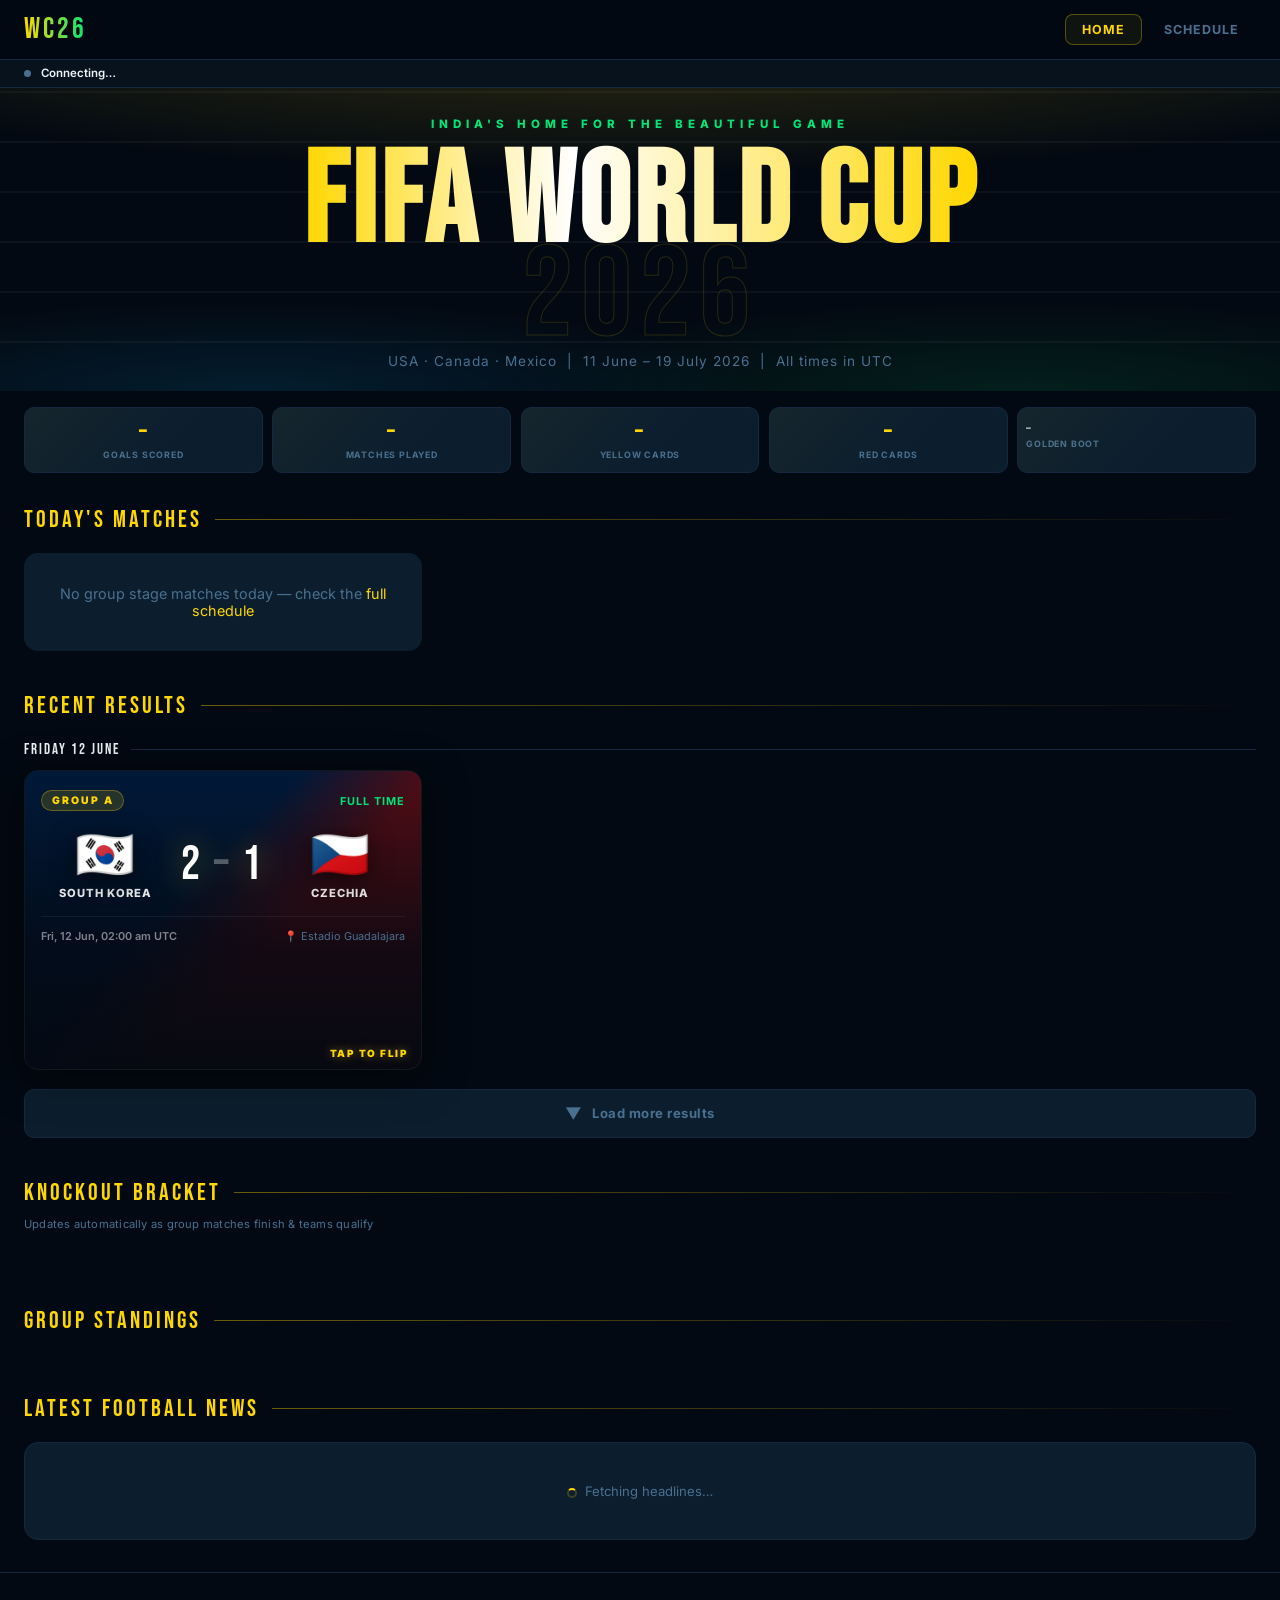
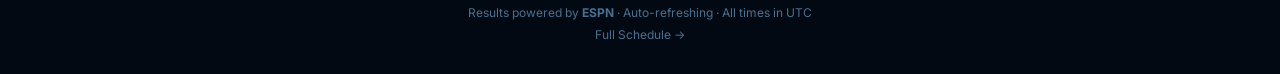
==== index.html @ 1440d8e5 "Add files via upload" ====
<!DOCTYPE html>
<html lang="en">
<head>
<meta charset="UTF-8">
<meta name="viewport" content="width=device-width, initial-scale=1.0">
<title>FIFA World Cup 2026 — India's Hub</title>
<link href="https://fonts.googleapis.com/css2?family=Bebas+Neue&family=Inter:wght@400;500;600;700;800&family=Orbitron:wght@700;900&display=swap" rel="stylesheet">
<style>
*,*::before,*::after{box-sizing:border-box;margin:0;padding:0}
:root{--bg:#030912;--surface:#08141F;--card:#0C1E2E;--border:#162840;--gold:#FFD700;--green:#00E676;--red:#FF3B4E;--blue:#00B4FF;--text:#EDF2F7;--muted:#4A7090;--r:14px}
html{scroll-behavior:smooth}body{background:var(--bg);color:var(--text);font-family:'Inter',sans-serif;min-height:100vh;overflow-x:hidden}
a{text-decoration:none;color:inherit}
::-webkit-scrollbar{width:5px;background:var(--surface)}::-webkit-scrollbar-thumb{background:var(--border);border-radius:3px}

/* ── NAV ────────────────────────────────────── */
.nav{position:sticky;top:0;z-index:200;background:rgba(3,9,18,.95);backdrop-filter:blur(16px);border-bottom:1px solid var(--border);display:flex;align-items:center;padding:0 1.5rem;height:60px;gap:1.5rem}
.nav-logo{font-family:'Bebas Neue',sans-serif;font-size:1.8rem;letter-spacing:3px;background:linear-gradient(90deg,var(--gold),var(--green));-webkit-background-clip:text;-webkit-text-fill-color:transparent;background-clip:text}
.nav-links{display:flex;gap:.3rem;margin-left:auto}
.nav-links a{font-size:.78rem;font-weight:700;letter-spacing:1px;text-transform:uppercase;color:var(--muted);padding:.45rem 1rem;border-radius:8px;transition:all .2s;border:1px solid transparent}
.nav-links a:hover,.nav-links a.active{color:var(--gold);border-color:rgba(255,215,0,.3);background:rgba(255,215,0,.06)}

/* ── LIVE STATUS BAR ─────────────────────────── */
#live-bar{
  display:flex;align-items:center;gap:.6rem;
  padding:.4rem 1.5rem;
  background:rgba(8,20,31,.9);border-bottom:1px solid var(--border);
  font-size:.72rem;font-weight:600;color:var(--muted);
  position:sticky;top:60px;z-index:190;backdrop-filter:blur(8px);
}
#live-dot{width:7px;height:7px;border-radius:50%;background:var(--muted);flex-shrink:0;transition:background .3s}
#live-dot.syncing{background:var(--gold);animation:spin-glow 1s ease-in-out infinite}
#live-dot.ok{background:var(--green)}
#live-dot.live{background:var(--red);animation:pulse-dot 1s infinite}
#live-dot.error{background:var(--red)}
@keyframes spin-glow{0%,100%{opacity:.4;transform:scale(.8)}50%{opacity:1;transform:scale(1.2)}}
@keyframes pulse-dot{0%,100%{opacity:1;box-shadow:0 0 0 0 rgba(255,59,78,.6)}70%{opacity:.8;box-shadow:0 0 0 5px rgba(255,59,78,0)}}
#live-txt{color:var(--text)}
#live-next{margin-left:auto;color:var(--muted);font-size:.68rem}
#live-source{color:var(--muted);font-size:.65rem;opacity:.6}

/* ── HERO ────────────────────────────────────── */
.hero{position:relative;overflow:hidden;min-height:240px;display:flex;flex-direction:column;align-items:center;justify-content:center;padding:1.8rem 1.5rem 1.4rem;text-align:center}
.hero-bg{position:absolute;inset:0;background:radial-gradient(ellipse 120% 80% at 50% -20%,rgba(255,215,0,.18) 0%,transparent 60%),radial-gradient(ellipse 80% 60% at 20% 100%,rgba(0,180,255,.12) 0%,transparent 50%),radial-gradient(ellipse 80% 60% at 80% 100%,rgba(0,230,118,.10) 0%,transparent 50%)}
.hero-pitch{position:absolute;inset:0;opacity:.04;background:repeating-linear-gradient(0deg,transparent,transparent 48px,#fff 48px,#fff 50px)}
.hero-eye{position:relative;font-size:.72rem;font-weight:800;letter-spacing:5px;text-transform:uppercase;color:var(--green);margin-bottom:.8rem}
.hero-title{position:relative;font-family:'Bebas Neue',sans-serif;letter-spacing:4px;line-height:.95;font-size:clamp(3.5rem,10vw,8rem)}
.hero-title .l1{display:block;background:linear-gradient(90deg,var(--gold),#fff 40%,var(--gold));-webkit-background-clip:text;-webkit-text-fill-color:transparent;background-clip:text}
.hero-year{position:relative;font-family:'Bebas Neue',sans-serif;font-size:clamp(3.5rem,12vw,8rem);color:transparent;-webkit-text-stroke:1px rgba(255,215,0,.15);line-height:1;margin-top:-.25em;letter-spacing:8px;pointer-events:none}
.hero-sub{position:relative;font-size:.82rem;color:var(--muted);margin-top:-.3rem;letter-spacing:.5px}
.hero-sub{position:relative;font-size:.85rem;color:var(--muted);margin-top:-.5rem;letter-spacing:1px}
.hero-pills{position:relative;display:flex;gap:.6rem;justify-content:center;flex-wrap:wrap;margin-top:1rem}

/* ── LIVE TOURNAMENT STATS STRIP ─────────────────── */
.stats-strip{
  display:grid;
  grid-template-columns:repeat(5,1fr);
  gap:.6rem;
  max-width:1300px;margin:0 auto;
  padding:1rem 1.5rem 0;
}
.stat-chip{
  background:var(--card);border:1px solid var(--border);
  border-radius:10px;padding:.75rem .5rem;text-align:center;
  position:relative;overflow:hidden;
  transition:border-color .2s;
}
.stat-chip:hover{border-color:rgba(255,215,0,.3)}
.stat-chip::before{
  content:'';position:absolute;inset:0;
  background:linear-gradient(135deg,rgba(255,215,0,.04) 0%,transparent 60%);
  pointer-events:none;
}
.stat-chip .sv{
  font-family:'Bebas Neue',sans-serif;font-size:1.6rem;
  color:var(--gold);line-height:1;display:block;
  letter-spacing:1px;
}
.stat-chip .sv.small{font-size:1rem;margin-top:.15rem;}
.stat-chip .sl{
  font-size:.55rem;color:var(--muted);font-weight:700;
  letter-spacing:.8px;text-transform:uppercase;
  margin-top:.2rem;display:block;
}
.stat-chip .si{font-size:1rem;display:block;margin-bottom:.15rem}
@media(max-width:900px){.stats-strip{grid-template-columns:repeat(3,1fr)}}
@media(max-width:480px){.stats-strip{grid-template-columns:repeat(2,1fr);padding:.8rem 1rem 0}}
/* Award chips (Golden Boot / Glove) */
.award-chip{text-align:left!important}
.aw-list{display:flex;flex-direction:column;gap:.18rem;margin:.1rem 0;width:100%}
.aw-row{display:flex;align-items:center;gap:.3rem;font-size:.6rem;line-height:1.3}
.aw-rank{color:var(--muted);font-size:.52rem;min-width:10px;flex-shrink:0}
.aw-n{flex:1;color:rgba(255,255,255,.88);font-weight:700;white-space:nowrap;overflow:hidden;text-overflow:ellipsis}
.aw-cnt{color:var(--gold);font-weight:900;font-family:'Orbitron',monospace;font-size:.58rem;flex-shrink:0}
.aw-ctry{color:var(--muted);font-size:.52rem;flex-shrink:0;min-width:22px;text-align:right}
.pill{background:rgba(255,255,255,.05);border:1px solid rgba(255,255,255,.1);border-radius:30px;padding:.35rem 1rem;font-size:.75rem;font-weight:700;color:rgba(255,255,255,.6);letter-spacing:.5px}
.pill strong{color:var(--gold)}

/* ── SECTION HEADS ───────────────────────────── */
.sh{font-family:'Bebas Neue',sans-serif;font-size:1.5rem;letter-spacing:3px;color:var(--gold);display:flex;align-items:center;gap:.8rem;margin-bottom:1.2rem}
.sh::after{content:'';flex:1;height:1px;background:linear-gradient(90deg,rgba(255,215,0,.4),transparent)}
.wrap{max-width:1300px;margin:0 auto;padding:2rem 1.5rem}

/* ── MATCH CARDS ─────────────────────────────── */
.mgrid{display:grid;grid-template-columns:repeat(auto-fill,minmax(310px,1fr));gap:1.2rem}
.mc{border-radius:var(--r);overflow:hidden;border:1px solid rgba(255,255,255,.06);box-shadow:0 8px 40px rgba(0,0,0,.5);transition:transform .25s,box-shadow .25s;position:relative}
.mc:hover{transform:translateY(-4px);box-shadow:0 16px 60px rgba(0,0,0,.7)}
.mc-bg{position:absolute;inset:0;background:var(--mc-grad);opacity:.55;transition:opacity .3s}
.mc:hover .mc-bg{opacity:.75}
.mc-dark{position:absolute;inset:0;background:linear-gradient(180deg,rgba(3,9,18,.3) 0%,rgba(3,9,18,.85) 60%,rgba(3,9,18,.97) 100%)}
.mc-body{position:relative;z-index:1;padding:1.2rem 1rem 1rem}
.mc-top{display:flex;justify-content:space-between;align-items:center;margin-bottom:1rem}
.mc-grp{font-size:.65rem;font-weight:900;letter-spacing:2px;text-transform:uppercase;background:rgba(255,215,0,.15);border:1px solid rgba(255,215,0,.3);color:var(--gold);padding:.2rem .6rem;border-radius:20px}
.mc-st{font-size:.68rem;font-weight:700;letter-spacing:1px;text-transform:uppercase;color:var(--muted)}
.mc-st.ft{color:var(--green)}.mc-st.live{color:var(--red);animation:blink 1s infinite}
@keyframes blink{0%,100%{opacity:1}50%{opacity:.3}}
.mc-teams{display:flex;align-items:center;justify-content:space-between;gap:.5rem;padding:.2rem 0}
.mc-team{flex:1;display:flex;flex-direction:column;align-items:center;gap:.5rem}
.mc-flag{font-size:3rem;filter:drop-shadow(0 4px 12px rgba(0,0,0,.6));line-height:1}
.mc-nm{font-size:.7rem;font-weight:800;text-transform:uppercase;letter-spacing:1px;text-align:center;color:rgba(255,255,255,.9)}
.mc-nm a{color:inherit;transition:color .2s}.mc-nm a:hover{color:var(--gold)}
.mc-mid{flex-shrink:0;text-align:center;min-width:90px}
.mc-score{font-family:'Bebas Neue',sans-serif;font-size:3rem;letter-spacing:3px;line-height:1;color:#fff;text-shadow:0 0 30px rgba(255,215,0,.4)}
.mc-score .s{color:rgba(255,255,255,.3)}
.mc-vs{font-family:'Bebas Neue',sans-serif;font-size:2rem;letter-spacing:3px;color:rgba(255,255,255,.15);line-height:1}
.countdown{display:flex;align-items:center;justify-content:center;gap:.2rem;margin-top:.3rem}
.cdu{display:flex;flex-direction:column;align-items:center}
.cdn{font-family:'Orbitron',monospace;font-size:1.3rem;font-weight:900;color:var(--gold);line-height:1;text-shadow:0 0 20px rgba(255,215,0,.5)}
.cdl{font-size:.5rem;color:var(--muted);font-weight:700;letter-spacing:1px;margin-top:1px}
.cdd{font-family:'Orbitron',monospace;color:rgba(255,215,0,.5);font-size:1.1rem;margin-bottom:10px}
.cd-live{font-family:'Bebas Neue',sans-serif;font-size:1.1rem;letter-spacing:2px;color:var(--red)}
.mc-foot{border-top:1px solid rgba(255,255,255,.06);padding-top:.7rem;margin-top:.8rem;display:flex;justify-content:space-between;align-items:center;font-size:.68rem;color:var(--muted);flex-wrap:wrap;gap:.3rem}
.mc-foot .time{color:rgba(255,255,255,.5);font-weight:600}

/* ── STANDINGS ───────────────────────────────── */
.sgrid{display:grid;grid-template-columns:repeat(auto-fill,minmax(330px,1fr));gap:1.2rem}

/* ── KNOCKOUT BRACKET ──────────────────────── */
.bracket-note{font-size:.7rem;color:var(--muted);margin:-.6rem 0 1.2rem;letter-spacing:.02em}
.bracket-scroll{overflow-x:auto;padding-bottom:1rem}
.bracket{display:grid;grid-template-columns:240px 240px 240px 240px;gap:0 1.6rem;min-width:1100px;align-items:center}
.br-col{display:flex;flex-direction:column;gap:1rem;justify-content:center;height:100%}
.br-col-label{font-family:'Bebas Neue',sans-serif;font-size:.85rem;letter-spacing:.06em;color:var(--gold);text-align:center;margin-bottom:.4rem;grid-row:1}
.br-match{background:var(--card);border:1px solid var(--border);border-radius:10px;overflow:hidden;font-size:.78rem;position:relative}
.br-match.br-final{border-color:var(--gold);box-shadow:0 0 0 1px rgba(255,215,0,.15)}
.br-slot{display:flex;align-items:center;gap:.5rem;padding:.5rem .65rem;border-bottom:1px solid var(--border)}
.br-slot:last-child{border-bottom:none}
.br-slot.br-resolved{background:rgba(0,230,118,.05)}
.br-slot.br-pending{color:var(--muted)}
.br-flag{font-size:1rem;flex-shrink:0}
.br-name{flex:1;font-weight:700;white-space:nowrap;overflow:hidden;text-overflow:ellipsis;font-size:.74rem}
.br-pending .br-name{font-weight:600;color:var(--muted);font-size:.66rem;letter-spacing:.01em}
.br-score{font-family:'Orbitron',monospace;font-weight:900;color:var(--gold);font-size:.78rem;min-width:18px;text-align:right}
.br-meta{font-size:.6rem;color:var(--muted);padding:.3rem .65rem;border-top:1px solid var(--border);display:flex;justify-content:space-between}
.br-live{color:var(--red)!important;font-weight:700}
@media(max-width:900px){
  .bracket{grid-template-columns:220px 220px 220px 220px}
}
.sc{background:var(--card);border:1px solid var(--border);border-radius:var(--r);overflow:hidden}
.sc-hd{padding:.7rem 1rem;background:linear-gradient(90deg,rgba(255,215,0,.1),rgba(255,215,0,.03));border-bottom:1px solid var(--border);font-family:'Bebas Neue',sans-serif;font-size:1.15rem;letter-spacing:3px;color:var(--gold);display:flex;align-items:center;gap:.5rem}
.st{width:100%;border-collapse:collapse;font-size:.8rem}
.st th{font-size:.62rem;font-weight:700;letter-spacing:1px;text-transform:uppercase;color:var(--muted);text-align:center;padding:.45rem .4rem;border-bottom:1px solid var(--border)}
.st th:nth-child(2){text-align:left}
.st td{padding:.48rem .4rem;text-align:center;border-bottom:1px solid rgba(22,40,64,.5)}
.st td:nth-child(2){text-align:left}
.st tr:last-child td{border-bottom:none}
.st tr.top td:nth-child(2){border-left:3px solid var(--green);padding-left:8px}
.st tr.bub td:nth-child(2){border-left:3px solid var(--gold);padding-left:8px}
.pts{font-weight:400;color:var(--text)}
.gd.p{color:var(--green)}.gd.n{color:var(--red)}
.tc{display:flex;align-items:center;gap:.5rem}
.tc .f{font-size:1.05rem}
.tc a{color:rgba(255,255,255,.85);font-weight:600;font-size:.78rem;transition:color .2s}
.tc a:hover{color:var(--gold)}
.rn{color:var(--muted);font-size:.72rem;min-width:14px}

.footer{border-top:1px solid var(--border);padding:2rem 1.5rem;text-align:center;font-size:.75rem;color:var(--muted)}
.footer a{color:var(--muted)}.footer a:hover{color:var(--gold)}

/* ── FLIP CARD ─────────────────────────────────── */
.mc-flip{cursor:pointer;perspective:1200px;position:relative;}
.mc-flip .mc-inner{
  position:relative;width:100%;height:100%;
  transition:transform .5s ease;
  transform-style:preserve-3d;
}
/* No backface-visibility — JS toggles visibility at animation midpoint instead */
.mc-face{position:absolute;inset:0;}
.mc-back{transform:rotateY(180deg);visibility:hidden;}
.mc-clip{
  position:absolute;inset:0;overflow:hidden;border-radius:var(--r);
  border:1px solid rgba(255,255,255,.06);box-shadow:0 8px 40px rgba(0,0,0,.5);
}
.mc-clip-back{display:flex;flex-direction:column;padding:1rem 1.1rem;}
.flip-hint{
  position:absolute;bottom:.6rem;right:.8rem;
  font-size:.62rem;font-weight:900;letter-spacing:1.5px;
  color:var(--gold);text-transform:uppercase;pointer-events:none;
  text-shadow:0 0 10px rgba(255,215,0,.5);
}
.mb-flip-back{
  text-align:center;margin-top:auto;padding-top:.5rem;
  font-size:.62rem;font-weight:900;letter-spacing:1.5px;
  color:var(--gold);text-transform:uppercase;
  text-shadow:0 0 10px rgba(255,215,0,.5);
}
.mb-header{
  display:flex;justify-content:space-between;align-items:center;
  padding-bottom:.55rem;margin-bottom:.65rem;
  border-bottom:1px solid rgba(255,255,255,.08);
}
.mb-header .mb-title{
  font-family:'Bebas Neue',sans-serif;font-size:.9rem;letter-spacing:2px;color:var(--gold);
}
.mb-header .mb-score{
  font-family:'Bebas Neue',sans-serif;font-size:1.5rem;letter-spacing:3px;color:#fff;
}
.mb-teams{display:grid;grid-template-columns:1fr 1px 1fr;gap:0;flex:1;}
.mb-divider{background:rgba(255,255,255,.07);margin:.1rem 0;}
.mb-team{padding:0 .5rem;}
.mb-team.away{padding-left:.7rem;}
.mb-team-name{
  font-size:.62rem;font-weight:800;letter-spacing:.5px;color:rgba(255,255,255,.55);
  text-transform:uppercase;margin-bottom:.4rem;display:flex;align-items:center;gap:.3rem;
}
.mb-goal{
  display:flex;align-items:baseline;gap:.3rem;
  font-size:.68rem;margin-bottom:.22rem;line-height:1.3;
}
.mb-goal .gclock{
  font-family:'Orbitron',monospace;font-size:.6rem;font-weight:700;
  color:var(--gold);min-width:24px;flex-shrink:0;
}
.mb-goal .gname{color:rgba(255,255,255,.88);font-weight:600;}
.mb-goal .og{font-size:.52rem;color:var(--red);background:rgba(255,59,78,.15);padding:.1rem .25rem;border-radius:3px;margin-left:.2rem;}
.mb-no-goals{font-size:.63rem;color:rgba(255,255,255,.2);font-style:italic;margin-top:.1rem;}
.mb-cards{
  border-top:1px solid rgba(255,255,255,.06);
  padding-top:.5rem;margin-top:.6rem;
  display:flex;flex-wrap:wrap;gap:.3rem;align-items:center;
}
.mb-cards-label{font-size:.58rem;color:var(--muted);font-weight:700;letter-spacing:.5px;margin-right:.1rem;}
.mb-card-chip{
  display:inline-flex;align-items:center;gap:.25rem;
  font-size:.62rem;color:rgba(255,255,255,.7);
  background:rgba(255,255,255,.05);border-radius:4px;padding:.12rem .4rem;
}
.mb-no-data{
  flex:1;display:flex;flex-direction:column;align-items:center;justify-content:center;
  color:var(--muted);font-size:.72rem;text-align:center;gap:.3rem;opacity:.7;
}
.spin{display:inline-block;width:10px;height:10px;border:2px solid rgba(255,215,0,.2);border-top-color:var(--gold);border-radius:50%;animation:rot .6s linear infinite;vertical-align:middle}
@keyframes rot{to{transform:rotate(360deg)}}

/* ── NS CARD PREVIEW BACK ────────────────────────── */
.ns-back-header{padding-bottom:.45rem;border-bottom:1px solid rgba(255,255,255,.08);margin-bottom:.55rem}
.ns-back-title{font-family:'Bebas Neue',sans-serif;font-size:.9rem;letter-spacing:2px;color:var(--gold)}
.ns-section-lbl{font-size:.55rem;font-weight:800;letter-spacing:1.5px;color:var(--muted);text-transform:uppercase;margin-bottom:.3rem;display:flex;align-items:center;gap:.4rem}
.ns-disclaimer{color:rgba(255,255,255,.2);font-weight:400;letter-spacing:.3px;font-size:.52rem}
.wp-bars{display:flex;flex-direction:column;gap:.26rem;margin-bottom:.55rem}
.wp-row{display:flex;align-items:center;gap:.45rem}
.wp-label{font-size:.62rem;font-weight:700;color:rgba(255,255,255,.78);min-width:82px;white-space:nowrap;overflow:hidden;text-overflow:ellipsis}
.wp-track{flex:1;height:4px;background:rgba(255,255,255,.06);border-radius:3px;overflow:hidden}
.wp-fill{height:100%;border-radius:3px}
.wp-pct{font-size:.62rem;font-weight:800;color:rgba(255,255,255,.65);min-width:26px;text-align:right}
.pw-list{display:flex;flex-direction:column;gap:.22rem}
.pw-row{display:flex;align-items:center;gap:.38rem;font-size:.66rem}
.pw-fl{font-size:.85rem;flex-shrink:0}
.pw-nm{color:rgba(255,255,255,.88);font-weight:600;flex:1;white-space:nowrap;overflow:hidden;text-overflow:ellipsis}
.pw-pos{font-size:.5rem;font-weight:900;padding:.08rem .3rem;border-radius:3px;flex-shrink:0;text-transform:uppercase}
.pw-pos.GK{background:rgba(255,59,78,.15);color:var(--red)}
.pw-pos.DEF{background:rgba(0,180,255,.12);color:var(--blue)}
.pw-pos.MID{background:rgba(0,230,118,.12);color:var(--green)}
.pw-pos.FWD{background:rgba(255,215,0,.12);color:var(--gold)}
.pw-rt{font-family:'Orbitron',monospace;font-size:.58rem;color:var(--gold);font-weight:700;flex-shrink:0}

/* ── MATCH STATS BARS (card back) ──────────────── */
.stats-block{flex:1;display:flex;flex-direction:column;gap:.22rem;margin-bottom:.45rem}
.stat-row{display:grid;grid-template-columns:48px 1fr 48px;align-items:center;gap:.25rem}
.stat-lv{font-size:.68rem;font-weight:800;color:rgba(255,255,255,.9);text-align:right;white-space:nowrap}
.stat-rv{font-size:.68rem;font-weight:800;color:rgba(255,255,255,.9);white-space:nowrap}
.stat-mid{display:flex;flex-direction:column;gap:2px}
.stat-lbl{font-size:.46rem;font-weight:800;letter-spacing:1px;text-transform:uppercase;color:var(--muted);text-align:center}
.stat-track{height:3px;display:flex;border-radius:2px;overflow:hidden}
.stat-hfill{height:100%;border-radius:2px 0 0 2px;flex-shrink:0}
.stat-afill{height:100%;border-radius:0 2px 2px 0;flex:1;opacity:.35}

/* Compact scorers on stats card */
.sc-cols{display:grid;grid-template-columns:1fr 1px 1fr;gap:.3rem;border-top:1px solid rgba(255,255,255,.07);padding-top:.4rem;margin-top:auto}
.sc-col{font-size:.6rem;color:rgba(255,255,255,.78)}
.sc-col.away{padding-left:.4rem}
.sc-divider{background:rgba(255,255,255,.07)}
.sc-item{display:flex;align-items:baseline;gap:.25rem;margin-bottom:.15rem}
.sc-t{font-family:'Orbitron',monospace;font-size:.52rem;color:var(--gold);flex-shrink:0}
.sc-n{white-space:nowrap;overflow:hidden;text-overflow:ellipsis}
.sc-og{font-size:.48rem;color:var(--red);background:rgba(255,59,78,.15);padding:.05rem .2rem;border-radius:2px}
.sc-cards{display:flex;gap:.4rem;font-size:.58rem;color:rgba(255,255,255,.55);margin-top:.25rem;flex-wrap:wrap}

/* Back header with score inline */
.mb-score-line{display:flex;justify-content:space-between;align-items:center;padding-bottom:.4rem;border-bottom:1px solid rgba(255,255,255,.08);margin-bottom:.45rem}
.mb-grp-lbl{font-family:'Bebas Neue',sans-serif;font-size:.82rem;letter-spacing:2px;color:var(--gold)}
.mb-score-big{font-family:'Bebas Neue',sans-serif;font-size:1.4rem;letter-spacing:3px;color:#fff}
.mb-teams-lbl{display:flex;justify-content:space-between;font-size:.58rem;font-weight:800;color:rgba(255,255,255,.45);text-transform:uppercase;margin-bottom:.3rem}
.news-grid{display:grid;grid-template-columns:repeat(auto-fill,minmax(280px,1fr));gap:1rem}
.news-card{background:var(--card);border:1px solid var(--border);border-radius:var(--r);overflow:hidden;display:flex;flex-direction:column;text-decoration:none;color:inherit;transition:transform .2s,border-color .2s}
.news-card:hover{transform:translateY(-3px);border-color:rgba(255,215,0,.3)}
.news-thumb{aspect-ratio:16/9;min-height:110px;background-size:cover;background-position:center;background-color:var(--surface);display:flex;align-items:center;justify-content:center;font-size:2.5rem;color:rgba(255,255,255,.08);flex-shrink:0}
.news-body{padding:.85rem 1rem;display:flex;flex-direction:column;gap:.32rem;flex:1}
.news-meta{font-size:.62rem;font-weight:700;letter-spacing:.5px;text-transform:uppercase;display:flex;align-items:center;gap:.4rem}
.news-src{color:var(--gold)}.news-ago{color:var(--muted)}
.news-title{font-size:.82rem;font-weight:700;color:var(--text);line-height:1.45}
.news-excerpt{font-size:.72rem;color:var(--muted);line-height:1.6;flex:1;display:-webkit-box;-webkit-line-clamp:2;-webkit-box-orient:vertical;overflow:hidden}
.news-read{font-size:.7rem;font-weight:700;color:var(--gold);margin-top:.1rem}
.news-empty{text-align:center;padding:2.5rem 1rem;color:var(--muted);font-size:.82rem;background:var(--card);border:1px solid var(--border);border-radius:var(--r)}

@media(max-width:600px){
  .mgrid,.sgrid{grid-template-columns:1fr}
  .hero-year{font-size:clamp(3.5rem,22vw,7rem)}
  .nav{padding:0 .8rem}
  .nav-links a{padding:.35rem .6rem;font-size:.68rem;letter-spacing:0}
  .wrap{padding:1.5rem .8rem}
  .mc-flag{font-size:2.4rem}
  .mc-score{font-size:2.4rem}
  .mc-body{padding:.9rem .8rem .8rem}
  #live-bar{padding:.35rem .8rem;font-size:.65rem}
}
@media(max-width:380px){
  .hero-year{display:none}
  .nav-logo{font-size:1.3rem}
}

/* ── RECENT RESULTS CONTROLS ─────────────────────── */
.results-day-label{
  font-family:'Bebas Neue',sans-serif;font-size:.95rem;letter-spacing:2px;
  color:var(--muted);margin:1rem 0 .7rem;
  display:flex;align-items:center;gap:.7rem;
}
.results-day-label::after{content:'';flex:1;height:1px;background:var(--border)}
.results-day-label.latest{color:var(--text)}
.load-more-btn{
  display:flex;align-items:center;justify-content:center;gap:.6rem;
  width:100%;margin-top:1.2rem;padding:.85rem 1.5rem;
  background:var(--card);border:1px solid var(--border);
  border-radius:10px;cursor:pointer;
  font-family:'Inter',sans-serif;font-size:.82rem;font-weight:700;
  color:var(--muted);letter-spacing:.5px;
  transition:all .2s;
}
.load-more-btn:hover{border-color:rgba(255,215,0,.4);color:var(--gold);background:#0F1E2E}
.load-more-btn .btn-icon{font-size:1rem;transition:transform .3s}
.load-more-btn.expanded .btn-icon{transform:rotate(180deg)}
</style>
</head>
<body>

<nav class="nav">
  <div class="nav-logo">WC26</div>
  <div class="nav-links">
    <a href="index.html" class="active">Home</a>
    <a href="schedule.html">Schedule</a>
  </div>
</nav>

<!-- LIVE STATUS BAR -->
<div id="live-bar">
  <span id="live-dot"></span>
  <span id="live-txt">Connecting…</span>
  <span id="live-next"></span>
</div>

<!-- HERO -->
<div class="hero">
  <div class="hero-bg"></div>
  <div class="hero-pitch"></div>
  <div class="hero-eye">India's Home for the Beautiful Game</div>
  <h1 class="hero-title"><span class="l1">FIFA World Cup</span></h1>
  <div class="hero-year">2026</div>
  <p class="hero-sub">USA · Canada · Mexico &nbsp;|&nbsp; 11 June – 19 July 2026 &nbsp;|&nbsp; All times in <span id="tz-label">your local time</span></p>
</div>

<!-- LIVE TOURNAMENT STATS -->
<div class="stats-strip" id="stats-strip">
  <div class="stat-chip"><span class="sv" id="st-goals">–</span><span class="sl">Goals Scored</span></div>
  <div class="stat-chip"><span class="sv" id="st-played">–</span><span class="sl">Matches Played</span></div>
  <div class="stat-chip"><span class="sv" id="st-yellow">–</span><span class="sl">Yellow Cards</span></div>
  <div class="stat-chip"><span class="sv" id="st-red">–</span><span class="sl">Red Cards</span></div>
  <div class="stat-chip award-chip"><div class="aw-list" id="st-boot"><div class="aw-row"><span class="aw-n">–</span></div></div><span class="sl">Golden Boot</span></div>
</div>

<div class="wrap">
  <div class="sh" id="today-lbl">TODAY'S MATCHES</div>
  <div class="mgrid" id="today-matches"></div>

  <div style="margin-top:2.5rem" id="results-wrap">
    <div class="sh">RECENT RESULTS</div>
    <div id="recent-matches"></div>
  </div>

  <div style="margin-top:2.5rem" id="bracket-wrap">
    <div class="sh">KNOCKOUT BRACKET</div>
    <div class="bracket-note" id="bracket-note">Updates automatically as group matches finish &amp; teams qualify</div>
    <div class="bracket-scroll">
      <div class="bracket" id="bracket-grid"></div>
    </div>
  </div>

  <div style="margin-top:2.5rem">
    <div class="sh">GROUP STANDINGS</div>
    <div class="sgrid" id="standings-grid"></div>
  </div>

  <div style="margin-top:2.5rem" id="news-wrap">
    <div class="sh">LATEST FOOTBALL NEWS</div>
    <div id="news-grid"><div class="news-empty"><span class="spin"></span> &nbsp;Fetching headlines…</div></div>
  </div>
</div>

<div class="footer">
  <p>Results powered by <strong>ESPN</strong> · Auto-refreshing · All times in <span id="tz-label-footer"></span></p>
  <p style="margin-top:.4rem"><a href="schedule.html">Full Schedule →</a></p>
</div>

<script src="js/data.js"></script>
<script src="js/clinch.js"></script>
<script src="js/app.js"></script>
<script>
// ═══════════════════════════════════════════════════
//   ESPN LIVE FEED — Auto-polling, smart intervals
// ═══════════════════════════════════════════════════

const ESPN_BASE = 'https://site.api.espn.com/apis/site/v2/sports/soccer/fifa.world/scoreboard';
const GROUPS = ['A','B','C','D','E','F','G','H','I','J','K','L'];

// Map every possible ESPN name / abbreviation → our team ID
const ESPN_MAP = {
  // Full names (ESPN sometimes uses different spellings)
  'Mexico':'mexico','South Africa':'south_africa','Korea Republic':'south_korea',
  'South Korea':'south_korea','Czech Republic':'czechia','Czechia':'czechia',
  'Canada':'canada','Bosnia and Herzegovina':'bosnia','Bosnia & Herzegovina':'bosnia',
  'Qatar':'qatar','Switzerland':'switzerland','Brazil':'brazil','Morocco':'morocco',
  'Haiti':'haiti','Scotland':'scotland','United States':'usa','USA':'usa',
  'Paraguay':'paraguay','Australia':'australia','Turkey':'turkiye','Türkiye':'turkiye',
  'Germany':'germany','Curaçao':'curacao','Curacao':'curacao',
  "Côte d'Ivoire":'ivory_coast',"Cote d'Ivoire":'ivory_coast','Ivory Coast':'ivory_coast',
  'Ecuador':'ecuador','Netherlands':'netherlands','Japan':'japan','Sweden':'sweden',
  'Tunisia':'tunisia','Belgium':'belgium','Egypt':'egypt','Iran':'iran',
  'New Zealand':'new_zealand','Spain':'spain','Cape Verde':'cape_verde',
  'Saudi Arabia':'saudi_arabia','Uruguay':'uruguay','France':'france',
  'Senegal':'senegal','Iraq':'iraq','Norway':'norway','Argentina':'argentina',
  'Algeria':'algeria','Austria':'austria','Jordan':'jordan','Portugal':'portugal',
  'DR Congo':'dr_congo','Congo DR':'dr_congo','Democratic Republic of Congo':'dr_congo',
  'Uzbekistan':'uzbekistan','Colombia':'colombia','England':'england',
  'Croatia':'croatia','Ghana':'ghana','Panama':'panama',
  // Abbreviations
  'MEX':'mexico','RSA':'south_africa','KOR':'south_korea','CZE':'czechia',
  'CAN':'canada','BIH':'bosnia','QAT':'qatar','SUI':'switzerland',
  'BRA':'brazil','MAR':'morocco','HAI':'haiti','SCO':'scotland',
  'PAR':'paraguay','AUS':'australia','TUR':'turkiye','GER':'germany',
  'CUW':'curacao','CIV':'ivory_coast','ECU':'ecuador','NED':'netherlands',
  'JPN':'japan','SWE':'sweden','TUN':'tunisia','BEL':'belgium','EGY':'egypt',
  'IRN':'iran','NZL':'new_zealand','ESP':'spain','CPV':'cape_verde',
  'KSA':'saudi_arabia','URU':'uruguay','FRA':'france','SEN':'senegal',
  'IRQ':'iraq','NOR':'norway','ARG':'argentina','ALG':'algeria',
  'AUT':'austria','JOR':'jordan','POR':'portugal','COD':'dr_congo',
  'UZB':'uzbekistan','COL':'colombia','ENG':'england','CRO':'croatia',
  'GHA':'ghana','PAN':'panama',
};

function resolveTeam(t){
  return ESPN_MAP[t.displayName]
      || ESPN_MAP[t.shortDisplayName]
      || ESPN_MAP[t.abbreviation]
      || null;
}

// Fetch one calendar date from ESPN (YYYYMMDD)
async function fetchDate(ds){
  const r = await fetch(`${ESPN_BASE}?dates=${ds}`);
  if(!r.ok) throw new Error(`${r.status}`);
  return r.json();
}

// Parse ESPN events into { home, away, hs, as, st }
function parseEvents(data){
  return (data.events||[]).flatMap(ev=>{
    const c = ev.competitions?.[0]; if(!c) return [];
    const hc = c.competitors.find(x=>x.homeAway==='home');
    const ac = c.competitors.find(x=>x.homeAway==='away');
    if(!hc||!ac) return [];
    const hId=resolveTeam(hc.team), aId=resolveTeam(ac.team);
    if(!hId||!aId) return [];
    const state=c.status?.type?.state||'pre';
    const detail=c.status?.type?.shortDetail||'';
    let clock='';
    if(state==='in'){
      if(/^HT$/i.test(detail.trim())||/half.?time/i.test(detail)) clock='HT';
      else { const m=detail.match(/^(\d+(?:[+]\d+)?)'?/); clock=m?m[1]+"'":'LIVE'; }
    }

    // Capture goal scorers + cards from ESPN details array (available on completed matches)
    const homeESPNId=hc.team.id, awayESPNId=ac.team.id;
    const scorers={home:[],away:[]};
    const cards=[];
    (c.details||[]).forEach(d=>{
      const dtype=(d.type?.text||'').toLowerCase();
      const dplayer=d.athletesInvolved?.[0]?.displayName||'';
      const dclock=d.clock?.displayValue||'';
      const isHomeTeam=d.team?.id===homeESPNId;
      const side=isHomeTeam?'home':'away';
      if(dtype.includes('goal')||dtype==='penalty - scored'){
        const og=dtype.includes('own goal');
        scorers[og?(isHomeTeam?'away':'home'):side].push({player:dplayer,clock:dclock,og});
      } else if(dtype.includes('yellow card')){
        cards.push({player:dplayer,clock:dclock,color:'yellow',side});
      } else if(dtype.includes('red card')){
        cards.push({player:dplayer,clock:dclock,color:'red',side});
      }
    });

    // Capture match statistics (shots, possession, saves, etc.)
    const parseStat=(arr,name)=>{
      const s=(arr||[]).find(x=>x.name===name||x.abbreviation===name);
      return s?parseFloat(s.value||0):null;
    };
    const hStats=hc.statistics||[];
    const aStats=ac.statistics||[];
    const stats={
      possession: { h:parseStat(hStats,'possessionPct'), a:parseStat(aStats,'possessionPct') },
      shots:      { h:parseStat(hStats,'shots')||parseStat(hStats,'totalAttempts'),
                    a:parseStat(aStats,'shots')||parseStat(aStats,'totalAttempts') },
      shotsOT:    { h:parseStat(hStats,'shotsOnTarget')||parseStat(hStats,'onTargetAttempts'),
                    a:parseStat(aStats,'shotsOnTarget')||parseStat(aStats,'onTargetAttempts') },
      saves:      { h:parseStat(hStats,'saves'), a:parseStat(aStats,'saves') },
      fouls:      { h:parseStat(hStats,'fouls'), a:parseStat(aStats,'fouls') },
      corners:    { h:parseStat(hStats,'cornerKicks')||parseStat(hStats,'corners'),
                    a:parseStat(aStats,'cornerKicks')||parseStat(aStats,'corners') },
      offsides:   { h:parseStat(hStats,'offsides'), a:parseStat(aStats,'offsides') },
    };
    const hasStats=Object.values(stats).some(s=>(s.h||0)+(s.a||0)>0); // zero = not meaningful

    return [{home:hId,away:aId,
      hs:state!=='pre'?parseInt(hc.score||0):null,
      as:state!=='pre'?parseInt(ac.score||0):null,
      st:state==='post'?'FT':state==='in'?'LIVE':'NS',
      clock,scorers,cards,stats:hasStats?stats:null,espnId:ev.id}];
  });
}

// Fetch recent window + any match dates missing espnId (regardless of age)
// This ensures old matches like June 12 still get their event IDs and summary data
async function fetchAllRecent(){
  const GRPS=['A','B','C','D','E','F','G','H','I','J','K','L'];
  const datesToFetch=new Set();

  // Standard rolling window: 3 days back + today + tomorrow
  [-3,-2,-1,0,1].forEach(o=>{
    const d=new Date(Date.now()+o*86400000);
    datesToFetch.add(d.toISOString().slice(0,10).replace(/-/g,''));
  });

  // Also fetch the specific date of ANY match that hasn't received an espnId yet
  // (covers old matches that fell outside the rolling window before getting their ID)
  const tomorrow=new Date(Date.now()+86400000);
  MATCHES.filter(m=>GRPS.includes(m.grp)&&!m.espnId).forEach(m=>{
    const d=new Date(m.utc);
    if(d<=tomorrow){ // skip future matches beyond tomorrow
      datesToFetch.add(d.toISOString().slice(0,10).replace(/-/g,''));
    }
  });

  const days=[...datesToFetch];
  const all=[];
  const results=await Promise.allSettled(days.map(ds=>fetchDate(ds)));
  results.forEach((r,i)=>{
    if(r.status==='fulfilled') all.push(...parseEvents(r.value));
    else console.warn('[ESPN] Failed:',days[i],r.reason?.message);
  });
  console.log('[ESPN] Fetched',days.length,'dates:',days.join(', '));
  return all;
}

// Patch our MATCHES array in-place; return true if anything changed
function patchMatches(live){
  let changed=false;
  live.forEach(r=>{
    const m=MATCHES.find(m=>GROUPS.includes(m.grp)&&m.home===r.home&&m.away===r.away);
    if(!m) return;
    if(m.st!==r.st||m.hs!==r.hs||m.as!==r.as){
      // If match just ended, clear stats cache so summary gets re-fetched with final data
      if(r.st==='FT'&&m.st!=='FT'&&m.espnId) _statsFetched.delete(m.espnId);
      m.st=r.st; m.hs=r.hs; m.as=r.as; changed=true;
    }
    if(r.clock!==undefined) m.clock=r.clock;
    if(r.scorers&&(r.scorers.home.length||r.scorers.away.length)) m.scorers=r.scorers;
    if(r.cards&&r.cards.length) m.cards=r.cards;
    if(r.stats){
      // Only store stats that have non-zero values — zeros block the summary fetch
      const meaningful=Object.values(r.stats).some(s=>(s.h||0)+(s.a||0)>0);
      if(meaningful) m.stats=r.stats;
    }
    if(r.espnId&&!m.espnId) m.espnId=r.espnId;
  });
  return changed;
}

// ── Smart interval: faster when live ─────────────
function nextInterval(){
  const gm=MATCHES.filter(m=>GROUPS.includes(m.grp));
  if(gm.some(m=>m.st==='LIVE'))           return 30_000;   // 30s  — match in progress
  const now=Date.now();
  const soonNS=gm.some(m=>m.st==='NS'&&Math.abs(new Date(m.utc)-now)<3*3600_000);
  if(soonNS)                               return 60_000;   // 1min — kickoff within 3h
  const todayNS=gm.some(m=>m.st==='NS'&&localDateKey(m.utc)===todayKey());
  if(todayNS)                              return 3*60_000; // 3min — matches today
  return 15*60_000;                                         // 15min — quiet period
}

// ── Status bar helpers ────────────────────────────
const dotEl =document.getElementById('live-dot');
const txtEl =document.getElementById('live-txt');
const nextEl=document.getElementById('live-next');
let nextTimer=null, nextTick=0;

// Compute "Next match in Xh Ym" from upcoming NS matches
function nextMatchLabel(){
  const GRPS=['A','B','C','D','E','F','G','H','I','J','K','L'];
  const upcoming=MATCHES.filter(m=>GRPS.includes(m.grp)&&m.st==='NS')
    .sort((a,b)=>new Date(a.utc)-new Date(b.utc));
  if(!upcoming.length) return 'No upcoming matches';
  const diffMs=new Date(upcoming[0].utc)-Date.now();
  if(diffMs<=0) return 'Match starting…';
  const totalMins=Math.floor(diffMs/60000);
  const h=Math.floor(totalMins/60), m=totalMins%60;
  return h>0?`Next match in ${h}h ${m}m`:`Next match in ${m}m`;
}

function setStatus(mode){
  dotEl.className='';
  if(mode==='live'){
    dotEl.classList.add('live');
    txtEl.innerHTML='🔴 Live Match';
  } else {
    dotEl.classList.add('ok');
    txtEl.textContent=nextMatchLabel();
  }
}
function startNextCountdown(ms){
  clearInterval(nextTimer);
  nextTick=Math.round(ms/1000);
  const go=()=>{
    if(nextTick<=0){nextEl.textContent='';return}
    const m=Math.floor(nextTick/60),s=nextTick%60;
    nextEl.textContent=`Next refresh: ${m?m+'m ':''  }${s}s`;
    nextTick--;
  };
  go(); nextTimer=setInterval(go,1000);
}

// ── RENDERING ─────────────────────────────────────
// ── Auto-detected local timezone ─────────────────
const USER_TZ=Intl.DateTimeFormat().resolvedOptions().timeZone;

function getTZLabel(){
  // Returns short timezone name e.g. "IST", "EDT", "BST", "CET"
  return new Date().toLocaleTimeString('en-US',{timeZoneName:'short',timeZone:USER_TZ}).split(' ').pop();
}
// Local date key in user's timezone: "2026-06-14"
function localDateKey(u){
  return new Date(u).toLocaleDateString('en-CA',{timeZone:USER_TZ});
}
// Today's local date key
function todayKey(){return localDateKey(new Date());}
// Tomorrow's local date key
function tomorrowKey(){return localDateKey(new Date(Date.now()+86400000));}

// Format just the time in user's local timezone
function fmtTime(u){
  return new Date(u).toLocaleTimeString('en-IN',{hour:'2-digit',minute:'2-digit',hour12:true,timeZone:USER_TZ});
}
// Format full date + time in user's local timezone for match card footer
function fmtIST(u){
  const d=new Date(u);
  const date=d.toLocaleDateString('en-IN',{weekday:'short',day:'numeric',month:'short',timeZone:USER_TZ});
  const time=d.toLocaleTimeString('en-IN',{hour:'2-digit',minute:'2-digit',hour12:true,timeZone:USER_TZ});
  return `${date}, ${time} ${getTZLabel()}`;
}

function cdObj(u){const d=new Date(u)-new Date();if(d<=0)return null;return{D:Math.floor(d/86400000),H:Math.floor(d%86400000/3600000),M:Math.floor(d%3600000/60000),S:Math.floor(d%60000/1000)}}
function startCD(el,u){const go=()=>{const c=cdObj(u);if(!c){el.innerHTML='<span class="cd-live" style="font-size:.7rem;letter-spacing:1px;opacity:.6">Updating…</span>';return}el.innerHTML=`<div class="cdu"><span class="cdn">${String(c.D).padStart(2,'0')}</span><span class="cdl">D</span></div><span class="cdd">:</span><div class="cdu"><span class="cdn">${String(c.H).padStart(2,'0')}</span><span class="cdl">H</span></div><span class="cdd">:</span><div class="cdu"><span class="cdn">${String(c.M).padStart(2,'0')}</span><span class="cdl">M</span></div><span class="cdd">:</span><div class="cdu"><span class="cdn">${String(c.S).padStart(2,'0')}</span><span class="cdl">S</span></div>`};go();return setInterval(go,1000)}

const cdTimers={}; // store interval IDs
let olderExpanded=false; // persists across renderAll() calls

window.toggleOlder=function(count,days){
  olderExpanded=!olderExpanded;
  const older=document.getElementById('older-results');
  const btn=document.getElementById('load-more-btn');
  const txt=document.getElementById('load-more-txt');
  if(!older||!btn)return;
  older.style.display=olderExpanded?'block':'none';
  btn.classList.toggle('expanded',olderExpanded);
  txt.textContent=olderExpanded
    ?'Show less'
    :'Load more results';
};

// Global flip toggle
// Store pending flip timers to handle rapid clicks cleanly
const _flipTimers={};

window.flipCard=function(el){
  const card=el.closest?el.closest('.mc-flip'):el;
  if(!card) return;

  const inner=card.querySelector('.mc-inner');
  const front=card.querySelector('.mc-face:not(.mc-back)');
  const back =card.querySelector('.mc-back');
  if(!inner||!front||!back) return;

  const id=card.dataset.fid||(card.dataset.fid=Math.random().toString(36).slice(2));
  clearTimeout(_flipTimers[id]);

  const goingToBack=!card.classList.contains('flipped');
  card.classList.toggle('flipped');

  if(goingToBack){
    // Rotate inner to 180° — back face spins into view
    inner.style.transform='rotateY(180deg)';
    // At midpoint: hide front (it's now edge-on), show back
    _flipTimers[id]=setTimeout(()=>{
      front.style.visibility='hidden';
      back.style.visibility='visible';
    },250);
  } else {
    // Rotate back to 0° — front face spins into view
    inner.style.transform='rotateY(0deg)';
    // Show front immediately, hide back at midpoint
    front.style.visibility='visible';
    _flipTimers[id]=setTimeout(()=>{
      back.style.visibility='hidden';
    },250);
  }
};

function buildCardFront(m,h,a,c1,c2){
  const isFT=m.st==='FT',isNS=m.st==='NS',isLive=m.st==='LIVE';
  const stTxt=isFT?'Full Time':isLive?(m.clock?m.clock+' 🔴':'🔴 Live'):fmtTime(m.utc)+' '+getTZLabel();
  const stCls=isFT?'ft':isLive?'live':'';
  const scoreHtml=isFT||isLive
    ?`<div class="mc-score">${m.hs}<span class="s"> – </span>${m.as}</div>`
    :`<div class="mc-vs">VS</div>`;
  const cdHtml=isNS?`<div class="countdown" id="cd-${m.id}"></div>`:'';
  const grad=`linear-gradient(135deg,${c1} 0%,${c1} 40%,${c2} 60%,${c2} 100%)`;
  return `<div class="mc-clip">
    <div class="mc-bg" style="background:${grad};opacity:.55"></div>
    <div class="mc-dark"></div>
    <div class="mc-body">
      <div class="mc-top">
        <span class="mc-grp">GROUP ${m.grp}</span>
        <span class="mc-st ${stCls}">${stTxt}</span>
      </div>
      <div class="mc-teams">
        <div class="mc-team">
          <div class="mc-flag">${h.flag}</div>
          <div class="mc-nm"><a href="team.html?team=${m.home}" onclick="event.stopPropagation()">${h.name}</a></div>
        </div>
        <div class="mc-mid">${scoreHtml}${cdHtml}</div>
        <div class="mc-team">
          <div class="mc-flag">${a.flag}</div>
          <div class="mc-nm"><a href="team.html?team=${m.away}" onclick="event.stopPropagation()">${a.name}</a></div>
        </div>
      </div>
      <div class="mc-foot"><span class="time">${fmtIST(m.utc)}</span><span>📍 ${m.venue.split(',')[0]}</span></div>
    </div>
    <div class="flip-hint">TAP TO FLIP</div>
  </div>`;
}

function buildCardBack(m,h,a,c1,c2){
  const sc=m.scorers||{home:[],away:[]};
  const cards=m.cards||[];
  const st=m.stats||null;
  const isLive=m.st==='LIVE';
  const backBg=`linear-gradient(135deg,${c1}18 0%,${c2}18 100%),var(--card)`;
  const statusTxt=isLive?`${m.clock||'LIVE'} 🔴`:'FULL TIME';

  // ── Stat bar row ──────────────────────────────
  function statRow(label,hv,av,hNum,aNum){
    const hn=hNum??0, an=aNum??0;
    if(hNum===null&&aNum===null) return ''; // no data at all
    if(hn===0&&an===0) return '';           // both zero = unprocessed, hide it
    const total=hn+an;
    if(total===0) return '';
    const hp=Math.round(hn/total*100);
    return `<div class="stat-row">
      <span class="stat-lv">${hv??'0'}</span>
      <div class="stat-mid">
        <span class="stat-lbl">${label}</span>
        <div class="stat-track">
          <div class="stat-hfill" style="width:${hp}%;background:${c1}"></div>
          <div class="stat-afill" style="background:${c2}"></div>
        </div>
      </div>
      <span class="stat-rv">${av??'0'}</span>
    </div>`;
  }

  // ── Stats block (if available) ────────────────
  let statsHtml='';
  if(st){
    const r=v=>v!==null?Math.round(v):null;
    const pct=v=>v!==null?Math.round(v)+'%':null;
    const shotDisp=(s,sot)=>s!==null?(sot!==null?`${r(s)}(${r(sot)})`:String(r(s))):null;
    const rows=[
      statRow('POSSESSION', pct(st.possession?.h), pct(st.possession?.a), st.possession?.h, st.possession?.a),
      statRow('SHOTS (ON TGT)', shotDisp(st.shots?.h,st.shotsOT?.h), shotDisp(st.shots?.a,st.shotsOT?.a), st.shots?.h, st.shots?.a),
      statRow('SAVES', r(st.saves?.h)!==null?String(r(st.saves?.h)):null, r(st.saves?.a)!==null?String(r(st.saves?.a)):null, st.saves?.h, st.saves?.a),
      statRow('FOULS', r(st.fouls?.h)!==null?String(r(st.fouls?.h)):null, r(st.fouls?.a)!==null?String(r(st.fouls?.a)):null, st.fouls?.h, st.fouls?.a),
      statRow('CORNERS', r(st.corners?.h)!==null?String(r(st.corners?.h)):null, r(st.corners?.a)!==null?String(r(st.corners?.a)):null, st.corners?.h, st.corners?.a),
    ].filter(Boolean);
    if(rows.length) statsHtml=`<div class="stats-block">${rows.join('')}</div>`;
  }

  // ── Compact scorers ───────────────────────────
  const scItem=s=>`<div class="sc-item"><span class="sc-t">${s.clock||''}</span><span class="sc-n">${s.player||''}${s.og?'<span class="sc-og">OG</span>':''}</span></div>`;
  const hGoals=sc.home.length?sc.home.map(scItem).join(''):'<span style="color:var(--muted);font-size:.58rem">–</span>';
  const aGoals=sc.away.length?sc.away.map(scItem).join(''):'<span style="color:var(--muted);font-size:.58rem">–</span>';
  const cardsLine=cards.length
    ?`<div class="sc-cards">${cards.map(c=>`<span>${c.color==='yellow'?'🟡':'🔴'} ${c.player||''}${c.clock?` ${c.clock}`:''}</span>`).join('')}</div>`
    :'';

  const hasAnyData=sc.home.length||sc.away.length||cards.length||st;
  // Show loading placeholder when match is FT but stats haven't arrived yet
  const statsLoading=!st&&(m.espnId)&&!_statsFetched?.has(m.espnId);

  const inner=!hasAnyData
    ?`<div class="mb-score-line">
        <span class="mb-grp-lbl">${isLive?'🔴 ':''}GROUP ${m.grp} · ${statusTxt}</span>
        <span class="mb-score-big">${m.hs} – ${m.as}</span>
      </div>
      <div class="mb-no-data">
        <div>Match data loading…</div>
        <div style="font-size:.58rem;margin-top:.3rem;color:var(--muted)">${isLive?'Updates every 30s':'Updates after ESPN sync'}</div>
      </div>
      <div class="mb-flip-back">TAP TO FLIP</div>`
    :`<div class="mb-score-line">
        <span class="mb-grp-lbl" style="${isLive?'color:var(--red)':''}">${isLive?'🔴 ':''}GROUP ${m.grp} · ${statusTxt}</span>
        <span class="mb-score-big">${m.hs} – ${m.as}</span>
      </div>
      <div class="mb-teams-lbl"><span>${h.flag} ${h.name}</span><span>${a.flag} ${a.name}</span></div>
      ${statsLoading?`<div style="font-size:.6rem;color:var(--muted);text-align:center;padding:.4rem 0"><span class="spin"></span> Loading match stats…</div>`:statsHtml}
      <div class="sc-cols">
        <div class="sc-col">${hGoals}</div>
        <div class="sc-divider"></div>
        <div class="sc-col away">${aGoals}</div>
      </div>
      ${cardsLine}
      <div class="mb-flip-back">TAP TO FLIP</div>`;

  return `<div class="mc-clip mc-clip-back" style="background:${backBg}">${inner}</div>`;
}

// ── WIN PROBABILITY (FIFA ranking based) ──────────
function calcWinProb(rankH, rankA){
  const eloH=Math.max(600, 1800-rankH*5);
  const eloA=Math.max(600, 1800-rankA*5);
  const diff=eloH-eloA;
  const rawHome=1/(1+Math.pow(10,-diff/400));
  // Draw: peaks at ~28% when evenly matched, ~18% when heavily mismatched
  const spread=Math.abs(rawHome-0.5);
  const pDraw=Math.max(0.17, 0.28-spread*0.22);
  const pHome=rawHome*(1-pDraw);
  const pAway=(1-rawHome)*(1-pDraw);
  // Normalise so they always sum to 100
  const h=Math.max(4, Math.round(pHome*100));
  const d=Math.max(10, Math.round(pDraw*100));
  const a=Math.max(4, 100-h-d);
  return {home:h, draw:d, away:a};
}

// ── NS CARD BACK: win prob + players to watch ─────
function buildNSCardBack(m,h,a,c1,c2){
  const backBg=`linear-gradient(135deg,${c1}16 0%,${c2}16 100%),var(--card)`;
  const prob=calcWinProb(TEAMS[m.home].fifa_rank, TEAMS[m.away].fifa_rank);

  // Players to watch: top 2 per side by EA rating, prefer outfield
  const pick=(tid)=>(PLAYERS[tid]||[])
    .filter(p=>p.p!=='GK')
    .sort((x,y)=>y.r-x.r)
    .slice(0,2);
  const hPlayers=pick(m.home);
  const aPlayers=pick(m.away);

  const bar=(label,pct,color)=>`<div class="wp-row">
    <span class="wp-label">${label}</span>
    <div class="wp-track"><div class="wp-fill" style="width:${pct}%;background:${color}"></div></div>
    <span class="wp-pct">${pct}%</span>
  </div>`;

  const prow=(p,flag)=>`<div class="pw-row">
    <span class="pw-fl">${flag}</span>
    <span class="pw-nm">${p.n}</span>
    <span class="pw-pos ${p.p}">${p.p}</span>
    <span class="pw-rt">${p.r}</span>
  </div>`;

  return `<div class="mc-clip mc-clip-back" style="background:${backBg}">
    <div class="ns-back-header">
      <span class="ns-back-title">GROUP ${m.grp} · MATCH PREVIEW</span>
    </div>
    <div class="ns-section-lbl">WIN PROBABILITY <span class="ns-disclaimer">based on FIFA rankings</span></div>
    <div class="wp-bars">
      ${bar(h.flag+' '+h.name, prob.home, c1||'var(--green)')}
      ${bar('⚖️ Draw', prob.draw, 'var(--muted)')}
      ${bar(a.flag+' '+a.name, prob.away, c2||'var(--blue)')}
    </div>
    <div class="ns-section-lbl">PLAYERS TO WATCH</div>
    <div class="pw-list">
      ${hPlayers.map(p=>prow(p,h.flag)).join('')}
      ${aPlayers.map(p=>prow(p,a.flag)).join('')}
    </div>
    <div class="mb-flip-back">TAP TO FLIP</div>
  </div>`;
}

function buildCard(m){
  const h=TEAMS[m.home],a=TEAMS[m.away];
  const c1=h.colors[0],c2=a.colors[0];
  const grad=`linear-gradient(135deg,${c1} 0%,${c1} 40%,${c2} 60%,${c2} 100%)`;

  if(m.st==='FT'||m.st==='LIVE'){
    // Both FT and LIVE get flip card: front = score/time, back = stats + scorers
    return `<div class="mc-flip" data-mid="${m.id}" style="height:300px;" onclick="flipCard(this)">
      <div class="mc-inner">
        <div class="mc-face">${buildCardFront(m,h,a,c1,c2)}</div>
        <div class="mc-face mc-back">${buildCardBack(m,h,a,c1,c2)}</div>
      </div>
    </div>`;
  }

  if(m.st==='NS'){
    const frontHtml=`<div class="mc-clip">
      <div class="mc-bg" style="background:${grad};opacity:.55"></div>
      <div class="mc-dark"></div>
      <div class="mc-body">
        <div class="mc-top">
          <span class="mc-grp">GROUP ${m.grp}</span>
          <span class="mc-st">${fmtTime(m.utc)} IST</span>
        </div>
        <div class="mc-teams">
          <div class="mc-team"><div class="mc-flag">${h.flag}</div><div class="mc-nm"><a href="team.html?team=${m.home}" onclick="event.stopPropagation()">${h.name}</a></div></div>
          <div class="mc-mid"><div class="mc-vs">VS</div><div class="countdown" id="cd-${m.id}"></div></div>
          <div class="mc-team"><div class="mc-flag">${a.flag}</div><div class="mc-nm"><a href="team.html?team=${m.away}" onclick="event.stopPropagation()">${a.name}</a></div></div>
        </div>
        <div class="mc-foot"><span class="time">${fmtIST(m.utc)}</span><span>📍 ${m.venue.split(',')[0]}</span></div>
      </div>
      <div class="flip-hint">TAP TO FLIP</div>
    </div>`;
    return `<div class="mc-flip" data-mid="${m.id}" style="height:272px;" onclick="flipCard(this)">
      <div class="mc-inner">
        <div class="mc-face">${frontHtml}</div>
        <div class="mc-face mc-back">${buildNSCardBack(m,h,a,c1,c2)}</div>
      </div>
    </div>`;
  }

  // LIVE — handled above with FT (both flip)
  // Fallback: plain card (shouldn't reach here)
  return `<div class="mc" style="--mc-grad:${grad}">
    <div class="mc-bg"></div><div class="mc-dark"></div>
    <div class="mc-body">
      <div class="mc-top"><span class="mc-grp">GROUP ${m.grp}</span><span class="mc-st live">${m.clock?m.clock+' 🔴':'🔴 Live'}</span></div>
      <div class="mc-teams">
        <div class="mc-team"><div class="mc-flag">${h.flag}</div><div class="mc-nm"><a href="team.html?team=${m.home}">${h.name}</a></div></div>
        <div class="mc-mid"><div class="mc-score">${m.hs}<span class="s"> – </span>${m.as}</div></div>
        <div class="mc-team"><div class="mc-flag">${a.flag}</div><div class="mc-nm"><a href="team.html?team=${m.away}">${a.name}</a></div></div>
      </div>
      <div class="mc-foot"><span class="time">${fmtIST(m.utc)}</span><span>📍 ${m.venue.split(',')[0]}</span></div>
    </div>
  </div>`;
}

// standings() now lives in js/clinch.js (shared with schedule.html)


// ══════════════════════════════════════════════════
//  MATCH STATISTICS — ESPN Summary + Boxscore endpoints
//  with full console logging to debug field names
// ══════════════════════════════════════════════════
async function fetchMatchStats(espnId){
  const BASE='https://site.api.espn.com/apis/site/v2/sports/soccer/fifa.world/';
  const endpoints=[BASE+'summary?event='+espnId, BASE+'boxscore?gameId='+espnId];

  for(const url of endpoints){
    try{
      const r=await fetch(url);
      if(!r.ok){ console.warn('[Stats]',r.status,'for',url); continue; }
      const d=await r.json();

      // Stats might be at different paths depending on endpoint
      const teams=d.boxscore?.teams||d.teams||d.boxScore?.teams||[];
      console.log('[Stats]',url.includes('summary')?'summary':'boxscore',
        '| top keys:',Object.keys(d).join(','),
        '| teams:',teams.length,
        '| stats count:',teams[0]?.statistics?.length??'none');

      if(teams.length<2) continue;
      const home=teams.find(t=>t.homeAway==='home')||teams[0];
      const away=teams.find(t=>t.homeAway==='away')||teams[1];

      // Log ALL stat names so we can see exactly what ESPN returns
      const statNames=(home.statistics||[]).map(s=>s.name||s.displayName).join(', ');
      console.log('[Stats] ESPN stat field names:',statNames||'(empty array)');
      if(home.statistics?.length) console.log('[Stats] Sample stat object:',JSON.stringify(home.statistics[0]));

      const get=(arr,...names)=>{
        for(const n of names){
          const s=(arr||[]).find(x=>
            x.name===n||x.abbreviation===n||
            (x.displayName||'').toLowerCase()===n.toLowerCase()||
            (x.label||'').toLowerCase()===n.toLowerCase()
          );
          if(s!==undefined){
            const v=parseFloat(s.value??s.displayValue??0);
            return isNaN(v)?null:v;
          }
        }
        return null;
      };

      const hs=home.statistics||[];
      const as_=away.statistics||[];
      const stats={
        possession:{ h:get(hs,'possessionPct','possession','Possession','ballPossessionPct','BallPossession'),
                     a:get(as_,'possessionPct','possession','Possession','ballPossessionPct','BallPossession') },
        shots:     { h:get(hs,'shots','totalShots','attemptedShots','Shots','shotAttempts','Total Shots'),
                     a:get(as_,'shots','totalShots','attemptedShots','Shots','shotAttempts','Total Shots') },
        shotsOT:   { h:get(hs,'shotsOnTarget','onTargetAttempts','shotsOnGoal','Shots on Target','ShotsOnTarget'),
                     a:get(as_,'shotsOnTarget','onTargetAttempts','shotsOnGoal','Shots on Target','ShotsOnTarget') },
        saves:     { h:get(hs,'saves','goalkeeperSaves','Saves','Goalkeeper Saves','GKSaves'),
                     a:get(as_,'saves','goalkeeperSaves','Saves','Goalkeeper Saves','GKSaves') },
        fouls:     { h:get(hs,'fouls','foulsCommitted','Fouls','Total Fouls','FoulsCommitted'),
                     a:get(as_,'fouls','foulsCommitted','Fouls','Total Fouls','FoulsCommitted') },
        corners:   { h:get(hs,'cornerKicks','corners','Corner Kicks','Corners','CornerKicks'),
                     a:get(as_,'cornerKicks','corners','Corner Kicks','Corners','CornerKicks') },
        // Card totals — used as fallback for matches outside the scoreboard window
        yellowCards:{ h:get(hs,'yellowCards','Yellow Cards','Cautions','cautions'),
                      a:get(as_,'yellowCards','Yellow Cards','Cautions','cautions') },
        redCards:   { h:get(hs,'redCards','Red Cards','Ejections','ejections'),
                      a:get(as_,'redCards','Red Cards','Ejections','ejections') },
      };

      console.log('[Stats] parsed values:',
        Object.entries(stats).map(([k,v])=>k+':'+v.h+'/'+v.a).join(' | '));

      // Extract individual card events from plays/keyEvents
      // This is the reliable source for cards regardless of match age
      const extractedCards=[];
      const events=d.plays||d.keyEvents||d.playByPlay||[];
      events.forEach(e=>{
        const typeText=e.type?.text||e.type?.displayName||e.text||'';
        const t=typeText.toLowerCase();
        const player=e.participants?.[0]?.athlete?.displayName||'';
        const clock=e.clock?.displayValue||'';
        if(t.includes('second yellow')){
          extractedCards.push({player,clock,color:'yellow'});
          extractedCards.push({player,clock,color:'red'}); // second yellow = red
        } else if(t.includes('yellow card')||t==='caution'){
          extractedCards.push({player,clock,color:'yellow'});
        } else if(t.includes('red card')||t.includes('ejection')||t.includes('sending off')){
          extractedCards.push({player,clock,color:'red'});
        }
      });
      console.log('[Stats] cards from plays: yellow='+extractedCards.filter(c=>c.color==='yellow').length
        +' red='+extractedCards.filter(c=>c.color==='red').length);

      const meaningful=Object.values(stats).some(s=>(s.h||0)+(s.a||0)>0);
      if(meaningful||extractedCards.length){
        console.log('[Stats] ✅ Data found for event',espnId);
        return {stats:meaningful?stats:null, cards:extractedCards};
      }
      console.warn('[Stats] ⚠ No data for event',espnId);
    }catch(e){
      console.warn('[Stats] ❌ Error:',e.message,'for',url);
    }
  }
  return null;
}

// Debug helper: call window.debugStats('760428') from browser console
// to test fetching stats for any ESPN event ID
window.debugStats=async function(espnId){
  console.log('=== debugStats(',espnId,') ===');
  const result=await fetchMatchStats(espnId);
  console.log('Stats:',result?.stats?'✅':'null','| Cards:',result?.cards?.length??0);
  if(result?.stats) console.table(Object.entries(result.stats).map(([k,v])=>({stat:k,h:v.h,a:v.a})));
  if(result?.cards) console.table(result.cards);
  return result;
};

// Debug helper: call window.debugQualified() from browser console
// to inspect the raw shape of ESPN's standings response and verify
// our qualification-note parsing matches what they actually return
window.debugQualified=async function(){
  const r=await fetch('https://site.api.espn.com/apis/v2/sports/soccer/fifa.world/standings');
  const d=await r.json();
  console.log('Top-level keys:',Object.keys(d));
  const groups=d.children||d.standings?.entries||[];
  console.log('Groups found:',groups.length);
  if(groups[0]){
    console.log('First group keys:',Object.keys(groups[0]));
    const entries=groups[0].standings?.entries||[];
    console.log('First group entries:',entries.length);
    if(entries[0]) console.log('Sample entry:',JSON.stringify(entries[0],null,2).slice(0,1500));
  }
  return d;
};

// Update only the back face of a specific card when stats arrive
// No full re-render — doesn't reset flipped state
function updateCardBack(m){
  const card=document.querySelector(`.mc-flip[data-mid="${m.id}"]`);
  if(!card) return;
  const back=card.querySelector('.mc-back');
  if(!back) return;
  const h=TEAMS[m.home],a=TEAMS[m.away];
  const c1=h.colors[0],c2=a.colors[0];
  back.innerHTML=buildCardBack(m,h,a,c1,c2);
}

// After each ESPN poll, fetch summary stats for FT matches that don't have them yet
const _statsFetched=new Set();
async function fetchPendingStats(){
  const GRPS=['A','B','C','D','E','F','G','H','I','J','K','L'];
  const ftAll=MATCHES.filter(m=>GRPS.includes(m.grp)&&(m.st==='FT'||m.st==='LIVE'));
  const noId=ftAll.filter(m=>!m.espnId);
  const pending=ftAll.filter(m=>m.espnId&&!m.stats&&!_statsFetched.has(m.espnId));

  // 🔑 KEY LOG — if espnId is missing from all FT matches, scoreboard isn't giving us IDs
  console.log('[Stats] FT/LIVE matches:',ftAll.length,
    '| Missing espnId:',noId.length, noId.map(m=>m.home+'v'+m.away).join(', '),
    '| Pending stats fetch:',pending.length,
    '| Already fetched:',_statsFetched.size);

  if(!pending.length) return;
  await Promise.allSettled(pending.map(async m=>{
    _statsFetched.add(m.espnId);
    console.log('[Stats] Fetching summary for',m.home,'v',m.away,'espnId:',m.espnId);
    const result=await fetchMatchStats(m.espnId);
    if(result){
      if(result.stats) m.stats=result.stats;
      // Store card events from summary — this is the reliable source for old matches
      // that have aged out of the scoreboard's details window
      if(result.cards?.length){
        m.cards=result.cards;
        console.log('[Stats] Cards from summary:',
          result.cards.filter(c=>c.color==='yellow').length,'yellow',
          result.cards.filter(c=>c.color==='red').length,'red');
      }
      updateCardBack(m);
    } else {
      console.warn('[Stats] No data returned for',m.home,'v',m.away);
    }
  }));
}


// FIFA 3-letter country codes for all 48 teams
const FIFA_CODE={
  argentina:'ARG',brazil:'BRA',france:'FRA',england:'ENG',germany:'GER',
  spain:'ESP',portugal:'POR',netherlands:'NED',norway:'NOR',south_korea:'KOR',
  mexico:'MEX',belgium:'BEL',morocco:'MAR',japan:'JPN',usa:'USA',uruguay:'URU',
  senegal:'SEN',czechia:'CZE',canada:'CAN',bosnia:'BIH',qatar:'QAT',
  switzerland:'SUI',haiti:'HAI',scotland:'SCO',paraguay:'PAR',australia:'AUS',
  turkiye:'TUR',curacao:'CUW',ivory_coast:'CIV',ecuador:'ECU',sweden:'SWE',
  tunisia:'TUN',egypt:'EGY',iran:'IRN',new_zealand:'NZL',cape_verde:'CPV',
  saudi_arabia:'KSA',iraq:'IRQ',algeria:'ALG',austria:'AUT',jordan:'JOR',
  dr_congo:'COD',uzbekistan:'UZB',colombia:'COL',croatia:'CRO',ghana:'GHA',
  panama:'PAN',south_africa:'RSA',georgia:'GEO'
};

// Golden Boot — top 3 scorers from match scorer data
function getTopScorers(){
  const tally={};
  const GRPS=['A','B','C','D','E','F','G','H','I','J','K','L'];
  MATCHES.filter(m=>GRPS.includes(m.grp)&&m.st==='FT').forEach(m=>{
    if(!m.scorers) return;
    m.scorers.home.filter(s=>!s.og&&s.player).forEach(s=>{
      if(!tally[s.player]) tally[s.player]={g:0,tid:m.home};
      tally[s.player].g++;
    });
    m.scorers.away.filter(s=>!s.og&&s.player).forEach(s=>{
      if(!tally[s.player]) tally[s.player]={g:0,tid:m.away};
      tally[s.player].g++;
    });
  });
  return Object.entries(tally)
    .sort((a,b)=>b[1].g-a[1].g).slice(0,3)
    .map(([name,{g,tid}])=>({
      name: name.split(' ').pop(),
      count: g,
      ctry: FIFA_CODE[tid]||tid.slice(0,3).toUpperCase()
    }));
}


function renderAwardChip(elId, entries){
  const el=document.getElementById(elId);
  if(!el) return;
  if(!entries.length){
    el.innerHTML='<div class="aw-row"><span class="aw-n" style="color:var(--muted)">No data yet</span></div>';
    return;
  }
  el.innerHTML=entries.map((e,i)=>`<div class="aw-row">
    <span class="aw-rank">${i+1}</span>
    <span class="aw-n">${e.name}</span>
    <span class="aw-cnt">${e.count}</span>
    <span class="aw-ctry">${e.ctry}</span>
  </div>`).join('');
}

// ══════════════════════════════════════════════════
//  LIVE TOURNAMENT STATS
// ══════════════════════════════════════════════════
function computeAndRenderStats(){
  const GRPS=['A','B','C','D','E','F','G','H','I','J','K','L'];
  const ft=MATCHES.filter(m=>GRPS.includes(m.grp)&&m.st==='FT');
  const live=MATCHES.filter(m=>GRPS.includes(m.grp)&&m.st==='LIVE');
  const goals=ft.reduce((s,m)=>s+(m.hs||0)+(m.as||0),0)
             +live.reduce((s,m)=>s+(m.hs||0)+(m.as||0),0);
  const played=ft.length;

  // Cards — count from ALL group matches with card data (FT + LIVE)
  // This was the original working approach; restricting to ft[] broke red card detection
  let yellow=0, red=0;
  MATCHES.filter(m=>GRPS.includes(m.grp)).forEach(m=>{
    if(m.cards?.length){
      yellow+=m.cards.filter(c=>c.color==='yellow').length;
      red   +=m.cards.filter(c=>c.color==='red').length;
    } else if(m.st==='FT'&&m.stats){
      yellow+=m.stats.yellowCards?.total??((m.stats.yellowCards?.h||0)+(m.stats.yellowCards?.a||0));
      red   +=m.stats.redCards?.total   ??((m.stats.redCards?.h||0)+(m.stats.redCards?.a||0));
    }
  });

  const set=(id,v)=>{const el=document.getElementById(id);if(el)el.textContent=v;};
  set('st-goals',  goals||'–');
  set('st-played', played?`${played}/72`:'–');
  set('st-yellow', yellow||'–');
  set('st-red',    red||'–');

  renderAwardChip('st-boot', getTopScorers());

}

// BRACKET_R32, BRACKET_LATER, and the clinch/tiebreak engine
// (clinchApplyResult..allGroupsComplete) now live in js/clinch.js
// so schedule.html can share the exact same logic.

function renderBracketSlot(resolved,pendingLabel){
  if(resolved&&resolved.locked){
    const t=TEAMS[resolved.teamId];
    return `<div class="br-slot br-resolved"><span class="br-flag">${t?.flag||''}</span><span class="br-name">${t?.name||resolved.teamId}</span></div>`;
  }
  return `<div class="br-slot br-pending"><span class="br-name">${pendingLabel}</span></div>`;
}

function renderBracket(){
  const grid=document.getElementById('bracket-grid');
  if(!grid) return;

  const groupsComplete=allGroupsComplete();
  const noteEl=document.getElementById('bracket-note');
  if(noteEl){
    noteEl.textContent=groupsComplete
      ?'Group stage complete — bracket slots locked in'
      :'Slots fill in once a team\'s qualification is mathematically guaranteed — calculated live using FIFA\'s 2026 tiebreaker rules. Third-place qualifiers are confirmed once all group matches end.';
  }

  // Build R32 slot HTML
  const r32Html=BRACKET_R32.map(slot=>{
    let homeHtml,awayHtml;
    if(slot.home.pos<=2){
      const r=resolveGroupPos(slot.home.grp,slot.home.pos);
      homeHtml=renderBracketSlot(r,`${slot.home.pos}${slot.home.grp}`);
    } else {
      homeHtml=renderBracketSlot(null,`3rd: ${slot.home.pool.join('/')}`);
    }
    if(slot.away.pos<=2){
      const r=resolveGroupPos(slot.away.grp,slot.away.pos);
      awayHtml=renderBracketSlot(r,`${slot.away.pos}${slot.away.grp}`);
    } else {
      awayHtml=renderBracketSlot(null,`3rd: ${slot.away.pool.join('/')}`);
    }
    // If this R32 match has actually been played (rare in Phase 1, future-proofed)
    const playedMatch=MATCHES.find(m=>m.id===slot.id&&m.st!=='NS');
    let metaHtml='';
    if(playedMatch){
      metaHtml=`<div class="br-meta"><span>${playedMatch.st==='LIVE'?'<span class="br-live">LIVE</span>':'Full Time'}</span><span>${playedMatch.hs}–${playedMatch.as}</span></div>`;
    }
    return `<div class="br-match" data-id="${slot.id}">${homeHtml}${awayHtml}${metaHtml}</div>`;
  });

  // QF/SF/Final — Phase 1 shows these as TBD until R32 resolves (future phase will chain winners)
  const laterHtml=BRACKET_LATER.map(r=>
    `<div class="br-match ${r.round==='F'?'br-final':''}" data-id="${r.id}">
      <div class="br-slot br-pending"><span class="br-name">Winner ${r.from[0]}</span></div>
      <div class="br-slot br-pending"><span class="br-name">Winner ${r.from[1]}</span></div>
    </div>`
  );

  grid.innerHTML=`
    <div class="br-col"><div class="br-col-label">ROUND OF 32</div>${r32Html.slice(0,8).join('')}</div>
    <div class="br-col"><div class="br-col-label">QUARTERFINALS</div>${laterHtml.filter(h=>h.includes('QF')).slice(0,2).join('')}</div>
    <div class="br-col"><div class="br-col-label">SEMIFINALS / FINAL</div>${laterHtml.filter(h=>h.includes('SF')||h.includes('FINAL')).join('')}</div>
    <div class="br-col"><div class="br-col-label">ROUND OF 32</div>${r32Html.slice(8,16).join('')}</div>
  `;
}

function renderAll(){
  // ── Save which cards are currently flipped ────────
  // so ESPN refresh doesn't snap them back to front
  const flippedMids=new Set(
    Array.from(document.querySelectorAll('.mc-flip.flipped'))
      .map(el=>el.dataset.mid).filter(Boolean)
  );
  // Clear existing countdown timers
  Object.values(cdTimers).forEach(clearInterval);

  const gm=MATCHES.filter(m=>GROUPS.includes(m.grp));
  const ft=gm.filter(m=>m.st==='FT');
  const live=gm.filter(m=>m.st==='LIVE');
  // Exclude NS matches whose kickoff was >3h ago — these are stale (ESPN didn't update us yet)
  // A World Cup match is never longer than ~3h including stoppages
  const nowMs=Date.now();
  const ns=gm.filter(m=>m.st==='NS'&&new Date(m.utc).getTime()>nowMs-3*3600*1000);

  // Today window — current calendar day in user's local timezone
  const todayLocalKey=todayKey();
  let today=gm.filter(m=>m.st==='NS'&&new Date(m.utc).getTime()>nowMs-3*3600*1000&&localDateKey(m.utc)===todayLocalKey)
    .sort((a,b)=>new Date(a.utc)-new Date(b.utc));
  let upcomingLabel='TODAY\'S MATCHES';

  // No NS matches today — find ALL matches on the next upcoming local day
  if(!today.length && ns.length){
    const nsGrouped={};
    [...ns].sort((a,b)=>new Date(a.utc)-new Date(b.utc)).forEach(m=>{
      const k=localDateKey(m.utc);
      (nsGrouped[k]=nsGrouped[k]||[]).push(m);
    });
    const nextKey=Object.keys(nsGrouped).sort()[0];
    if(nextKey){
      today=nsGrouped[nextKey].sort((a,b)=>new Date(a.utc)-new Date(b.utc));
      const isTomorrow=nextKey===tomorrowKey();
      upcomingLabel=isTomorrow
        ?'TOMORROW\'S MATCHES'
        :new Date(nextKey+'T12:00:00Z').toLocaleDateString('en-IN',{weekday:'short',day:'numeric',month:'short',timeZone:USER_TZ}).toUpperCase()+' MATCHES';
    }
  }

  const tlbl=document.getElementById('today-lbl');
  const tel=document.getElementById('today-matches');
  if(live.length){
    tlbl.textContent='LIVE NOW';
    tel.innerHTML=[...live,...today].map(buildCard).join('');
  } else if(today.length){
    tlbl.textContent=upcomingLabel;
    tel.innerHTML=today.map(buildCard).join('');
  } else {
    tel.innerHTML='<div style="color:var(--muted);padding:2rem;text-align:center;background:var(--card);border-radius:14px;font-size:.9rem;">No group stage matches today — check the <a href="schedule.html" style="color:var(--gold)">full schedule</a></div>';
  }

  // Recent results — latest day always visible, older days collapse below a button
  const rw=document.getElementById('results-wrap');
  const recEl=document.getElementById('recent-matches');

  if(!ft.length){ rw.style.display='none'; }
  else {
    rw.style.display='';

    // Group by IST date key (YYYY-MM-DD), newest first
    const ftByDate={};
    [...ft].sort((a,b)=>new Date(b.utc)-new Date(a.utc)).forEach(m=>{
      const k=localDateKey(m.utc);
      (ftByDate[k]=ftByDate[k]||[]).push(m);
    });
    const dateKeys=Object.keys(ftByDate); // already newest-first

    function dayLabel(k){
      // k = "2026-06-13" in user's local timezone — format at noon UTC to avoid DST edge cases
      return new Date(k+'T12:00:00Z').toLocaleDateString('en-IN',
        {weekday:'long',day:'numeric',month:'long',timeZone:USER_TZ}).toUpperCase();
    }

    // Each day block = date label + its own full-width card grid
    function buildDayBlock(k,cls=''){
      return `<div class="results-day-label ${cls}">${dayLabel(k)}</div>
              <div class="mgrid">${ftByDate[k].map(buildCard).join('')}</div>`;
    }

    const latestKey=dateKeys[0];
    const olderKeys=dateKeys.slice(1);
    const olderCount=olderKeys.reduce((s,k)=>s+ftByDate[k].length,0);

    // Structure: latest day → button → older days (below, not beside)
    let html=buildDayBlock(latestKey,'latest');

    if(olderCount>0){
      const olderHtml=olderKeys.map(k=>buildDayBlock(k)).join('');
      const btnLabel='Load more results';
      html+=`
        <button id="load-more-btn" class="load-more-btn${olderExpanded?' expanded':''}"
          onclick="toggleOlder(${olderCount},${olderKeys.length})">
          <span class="btn-icon">▼</span>
          <span id="load-more-txt">${olderExpanded?'Show less':btnLabel}</span>
        </button>
        <div id="older-results" style="display:${olderExpanded?'block':'none'}">
          ${olderHtml}
        </div>`;
    }

    recEl.innerHTML=html;
  }

  // Start countdowns
  [...today,...live].forEach(m=>{
    const el=document.getElementById('cd-'+m.id);
    if(el) cdTimers[m.id]=startCD(el,m.utc);
  });

  // Standings
  document.getElementById('standings-grid').innerHTML=GROUPS.map(g=>{
    const rows=standings(g);
    return`<div class="sc"><div class="sc-hd">GROUP ${g}</div>
      <table class="st"><thead><tr><th>#</th><th>Team</th><th>GP</th><th>W</th><th>D</th><th>L</th><th>GF:GA</th><th>GD</th><th>Pts</th></tr></thead>
      <tbody>${rows.map((r,i)=>{const t=TEAMS[r.id];if(!t)return'';const gd=r.gf-r.ga;const cls=i<2?'top':i===2?'bub':'';return`<tr class="${cls}"><td class="rn">${i+1}</td><td><div class="tc"><span class="f">${t.flag}</span><a href="team.html?team=${r.id}">${t.name}</a></div></td><td>${r.gp}</td><td>${r.w}</td><td>${r.d}</td><td>${r.l}</td><td style="color:var(--muted)">${r.gf}:${r.ga}</td><td class="gd ${gd>0?'p':gd<0?'n':''}">${gd>0?'+':''}${gd}</td><td class="pts">${r.pts}</td></tr>`}).join('')}</tbody>
      </table></div>`;
  }).join('');
  // Update live tournament stats whenever match data changes
  computeAndRenderStats();
  renderBracket();

  // ── Restore previously flipped cards ────────────
  // After DOM rebuild, instantly re-flip any card the user had open
  // Uses no transition so there's zero visible flicker
  if(flippedMids.size>0){
    flippedMids.forEach(mid=>{
      const card=document.querySelector(`.mc-flip[data-mid="${mid}"]`);
      if(!card) return;
      const inner=card.querySelector('.mc-inner');
      const front=card.querySelector('.mc-face:not(.mc-back)');
      const back =card.querySelector('.mc-back');
      if(!inner||!front||!back) return;
      inner.style.transition='none';       // disable animation for instant restore
      inner.style.transform='rotateY(180deg)';
      front.style.visibility='hidden';
      back.style.visibility='visible';
      card.classList.add('flipped');
      // Re-enable transition after paint so next user flip still animates
      requestAnimationFrame(()=>requestAnimationFrame(()=>{
        inner.style.transition='';
      }));
    });
  }
}


// ── MAIN POLL LOOP ────────────────────────────────
let pollTimer=null;
let fetchCount=0;

async function poll(){
  let changed=false;
  let hasError=false;
  try{
    const live=await fetchAllRecent();
    changed=patchMatches(live);
    fetchCount++;
    // Async: fetch detailed match stats for completed matches (separate summary endpoint)
    fetchPendingStats();
  }catch(e){
    console.error('[ESPN]',e);
    hasError=true;
  }

  renderAll();

  const isLiveNow=MATCHES.some(m=>GROUPS.includes(m.grp)&&m.st==='LIVE');
  const ms=nextInterval();

  // Left label: 🔴 Live Match OR "Next match in Xh Ym"
  setStatus(isLiveNow?'live':'ok');

  startNextCountdown(ms);
  clearTimeout(pollTimer);
  pollTimer=setTimeout(poll,ms);
}

// ══════════════════════════════════════════════════
//  FOOTBALL NEWS — Multi-source, guaranteed delivery
//
//  Tier 1: Reddit r/soccer + r/WorldCup
//          Public JSON API, no CORS proxy, works everywhere
//  Tier 2: ESPN Soccer News API (same server as scores)
//  Tier 3: BBC + Guardian via 3-proxy fallback chain
// ══════════════════════════════════════════════════

function timeAgo(date){
  const m=Math.floor((Date.now()-date.getTime())/60000);
  if(m<2)return'just now';
  if(m<60)return m+'m ago';
  const h=Math.floor(m/60);
  if(h<24)return h+'h ago';
  return Math.floor(h/24)+'d ago';
}
function stripHtml(s){
  return(s||'').replace(/<!\[CDATA\[|\]\]>/g,'').replace(/<[^>]*>/g,'')
    .replace(/&amp;/g,'&').replace(/&lt;/g,'<').replace(/&gt;/g,'>')
    .replace(/&quot;/g,'"').replace(/&nbsp;/g,' ').replace(/&#\d+;/g,'').trim();
}
function raceTimeout(p,ms){
  return Promise.race([p,new Promise((_,r)=>setTimeout(()=>r(new Error('timeout')),ms))]);
}

// ── Tier 1: Reddit (no proxy needed, CORS-enabled public API) ──
async function fetchReddit(sub){
  const r=await fetch(`https://www.reddit.com/r/${sub}/new.json?limit=12&raw_json=1`,
    {headers:{'Accept':'application/json'}});
  if(!r.ok) throw new Error(`Reddit ${r.status}`);
  const d=await r.json();
  return(d.data?.children||[])
    .map(c=>c.data)
    .filter(p=>!p.stickied&&p.title&&!p.over_18&&p.score>15)
    .slice(0,6)
    .map(p=>{
      const thumb=p.thumbnail;
      const isExternal=p.url?.startsWith('http')&&!p.url.includes('reddit.com');
      return{
        title:p.title,
        link: isExternal?p.url:`https://reddit.com${p.permalink}`,
        date: new Date(p.created_utc*1000),
        excerpt: p.selftext?stripHtml(p.selftext).slice(0,140)
          :(p.domain&&!p.domain.includes('reddit')?`via ${p.domain}`:'Discussion on Reddit'),
        thumb: thumb?.startsWith('http')?thumb:'',
        src: `r/${sub}`,
      };
    });
}

// ── Tier 2: ESPN News API ─────────────────────────
async function fetchESPNNews(slug=''){
  const url=slug
    ?`https://site.api.espn.com/apis/site/v2/sports/soccer/${slug}/news?limit=8`
    :`https://site.api.espn.com/apis/site/v2/sports/soccer/news?limit=8`;
  const r=await fetch(url);
  if(!r.ok) throw new Error(`ESPN ${r.status}`);
  const d=await r.json();
  if(!d.articles?.length) throw new Error('empty');
  return d.articles.map(a=>({
    title: a.headline||'',
    link:  a.links?.web?.href||'#',
    date:  new Date(a.published||0),
    excerpt:(a.description||'').replace(/<[^>]*>/g,'').slice(0,140),
    thumb: a.images?.[0]?.url||'',
    src:  'ESPN',
  })).filter(n=>n.title);
}

// ── Tier 3: RSS via proxy chain ───────────────────
function parseRSS(xmlStr,src){
  try{
    const xml=new DOMParser().parseFromString(xmlStr,'text/xml');
    if(xml.querySelector('parsererror'))return[];
    return Array.from(xml.querySelectorAll('item')).slice(0,8).map(item=>{
      const get=tag=>item.getElementsByTagName(tag)[0]?.textContent?.trim()||'';
      const enc=item.getElementsByTagName('enclosure')[0];
      const med=item.getElementsByTagNameNS('http://search.yahoo.com/mrss/','thumbnail')[0];
      const thumb=enc?.getAttribute('url')||med?.getAttribute('url')||'';
      return{title:stripHtml(get('title')),link:get('link')||get('guid')||'#',
             date:new Date(get('pubDate')),excerpt:stripHtml(get('description')).slice(0,140),
             thumb:thumb.startsWith('http')?thumb:'',src};
    }).filter(n=>n.title);
  }catch(e){return[];}
}
async function fetchRSSFeed(feedUrl,src){
  const proxies=[
    async()=>{const r=await fetch(`https://api.allorigins.win/get?url=${encodeURIComponent(feedUrl)}&t=${Date.now()}`);const d=await r.json();return d.contents||'';},
    async()=>{const r=await fetch(`https://corsproxy.io/?${encodeURIComponent(feedUrl)}`);return r.text();},
    async()=>{const r=await fetch(`https://api.codetabs.com/v1/proxy?quest=${encodeURIComponent(feedUrl)}`);return r.text();},
  ];
  for(const attempt of proxies){
    try{
      const content=await raceTimeout(attempt(),7000);
      if(!content||content.length<200)continue;
      const items=parseRSS(content,src);
      if(items.length>0)return items;
    }catch(e){/*try next*/}
  }
  return[];
}

// ── Merge all tiers — Reddit removed (CORS blocked from github.io) ──
async function fetchAllNews(){
  const [espnGen,espnWC,bbc,guardian]=await Promise.all([
    raceTimeout(fetchESPNNews(),          8000).catch(()=>[]),
    raceTimeout(fetchESPNNews('fifa.world'),8000).catch(()=>[]),
    raceTimeout(fetchRSSFeed('https://feeds.bbci.co.uk/sport/football/rss.xml','BBC Sport'),12000).catch(()=>[]),
    raceTimeout(fetchRSSFeed('https://www.theguardian.com/football/rss','The Guardian'),12000).catch(()=>[]),
  ]);
  console.log(`[News] ESPN:${espnGen.length+espnWC.length} BBC:${bbc.length} Guardian:${guardian.length}`);
  const all=[...espnGen,...espnWC,...bbc,...guardian];
  const seen=new Set();
  return all
    .filter(n=>{
      if(!n.title)return false;
      const k=n.title.slice(0,40).toLowerCase().replace(/\s+/g,'');
      if(seen.has(k))return false;
      seen.add(k);return true;
    })
    .sort((a,b)=>b.date-a.date)
    .slice(0,9);
}

function renderNews(items){
  const grid=document.getElementById('news-grid');
  if(!grid)return;
  if(!items.length){
    grid.innerHTML='<div class="news-empty">No headlines right now — will retry in 15 min</div>';
    return;
  }
  grid.innerHTML=items.map(n=>`
    <a class="news-card" href="${n.link}" target="_blank" rel="noopener noreferrer">
      <div class="news-thumb" ${n.thumb?`style="background-image:url('${n.thumb}')"`:''}>
        ${n.thumb?'':'⚽'}
      </div>
      <div class="news-body">
        <div class="news-meta">
          <span class="news-src">${n.src}</span>
          <span class="news-ago">${timeAgo(n.date)}</span>
        </div>
        <div class="news-title">${n.title}</div>
        <div class="news-excerpt">${n.excerpt}</div>
        <div class="news-read">Read more →</div>
      </div>
    </a>`).join('');
}

async function initNews(){
  const grid=document.getElementById('news-grid');
  if(grid)grid.innerHTML='<div class="news-empty"><span class="spin"></span>&nbsp; Loading headlines…</div>';
  renderNews(await fetchAllNews());
  setInterval(async()=>{const f=await fetchAllNews();if(f.length)renderNews(f);},15*60*1000);
}

// ── KICK IT OFF ───────────────────────────────────
// Set timezone label in hero and footer
(()=>{const lbl=getTZLabel();['tz-label','tz-label-footer'].forEach(id=>{const el=document.getElementById(id);if(el)el.textContent=lbl;});})();
renderAll();
poll();
fetchPendingStats();
initNews();
</script>
</body>
</html>
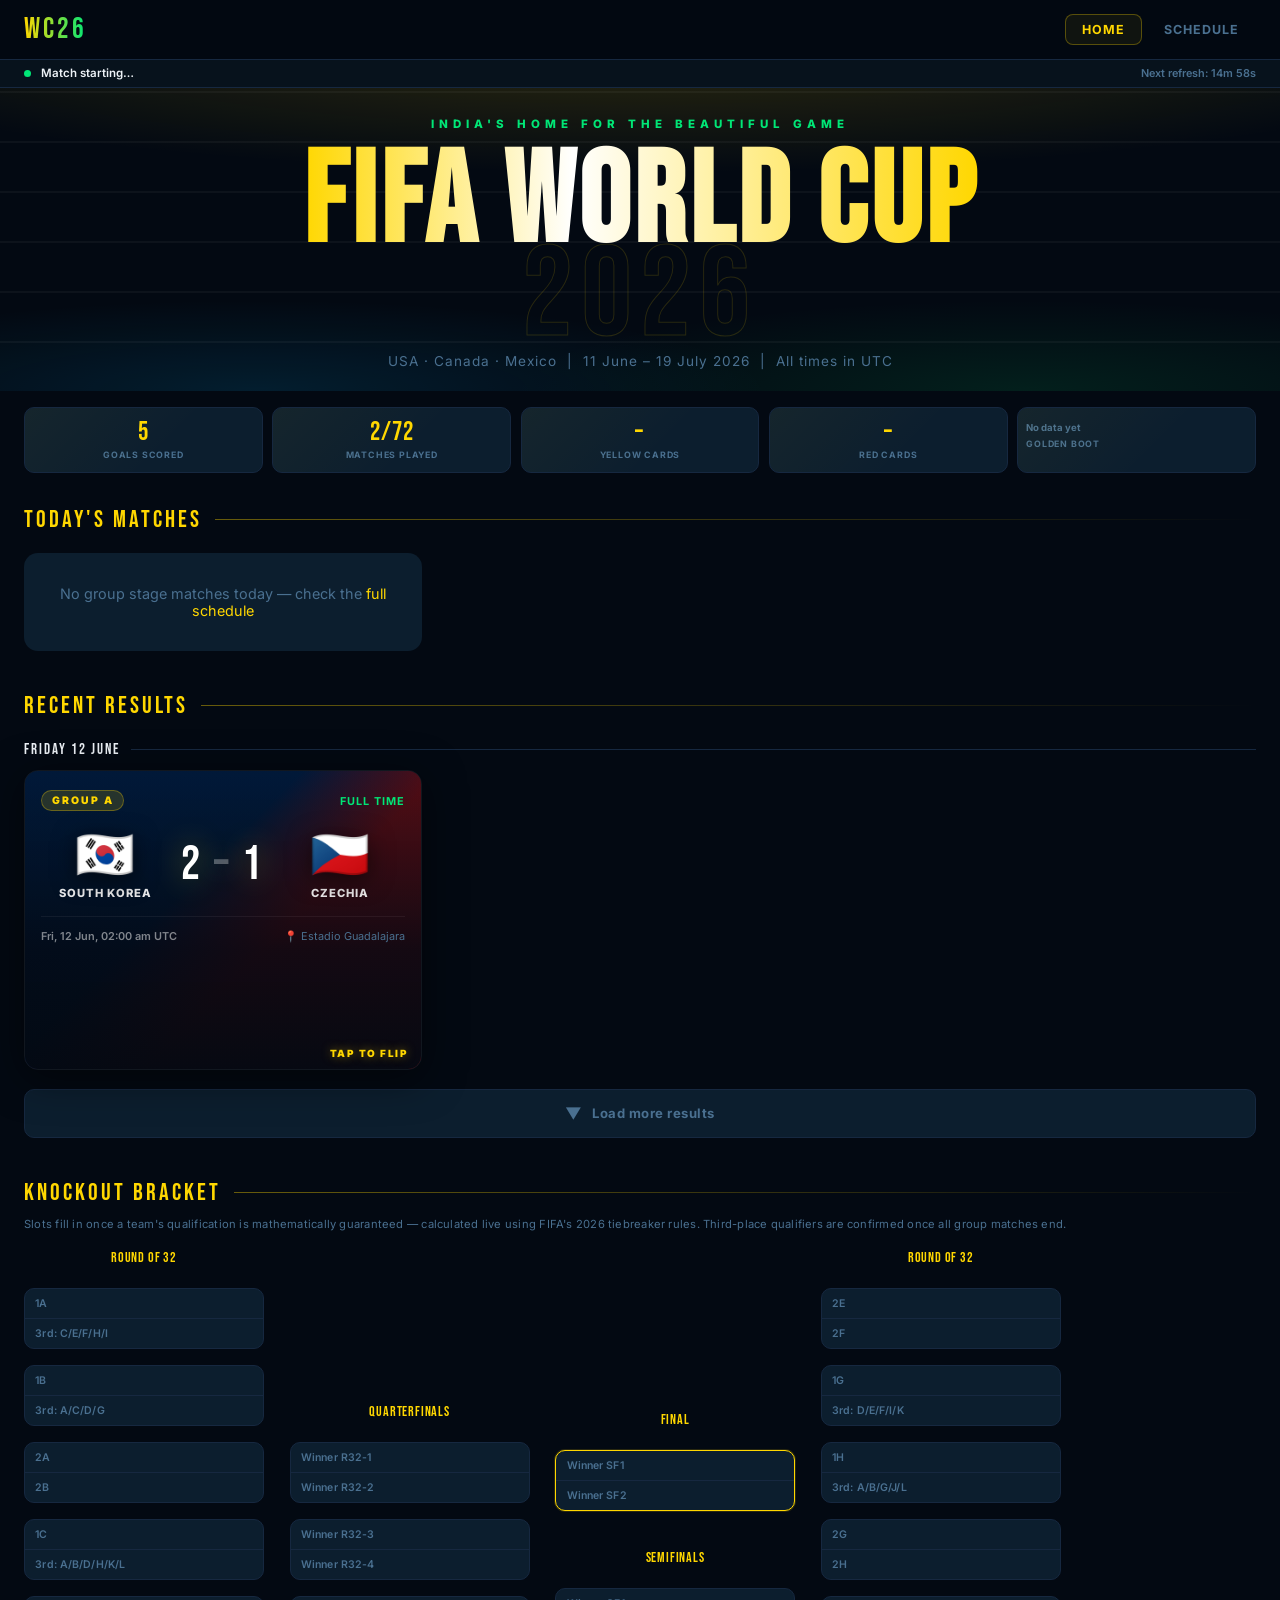
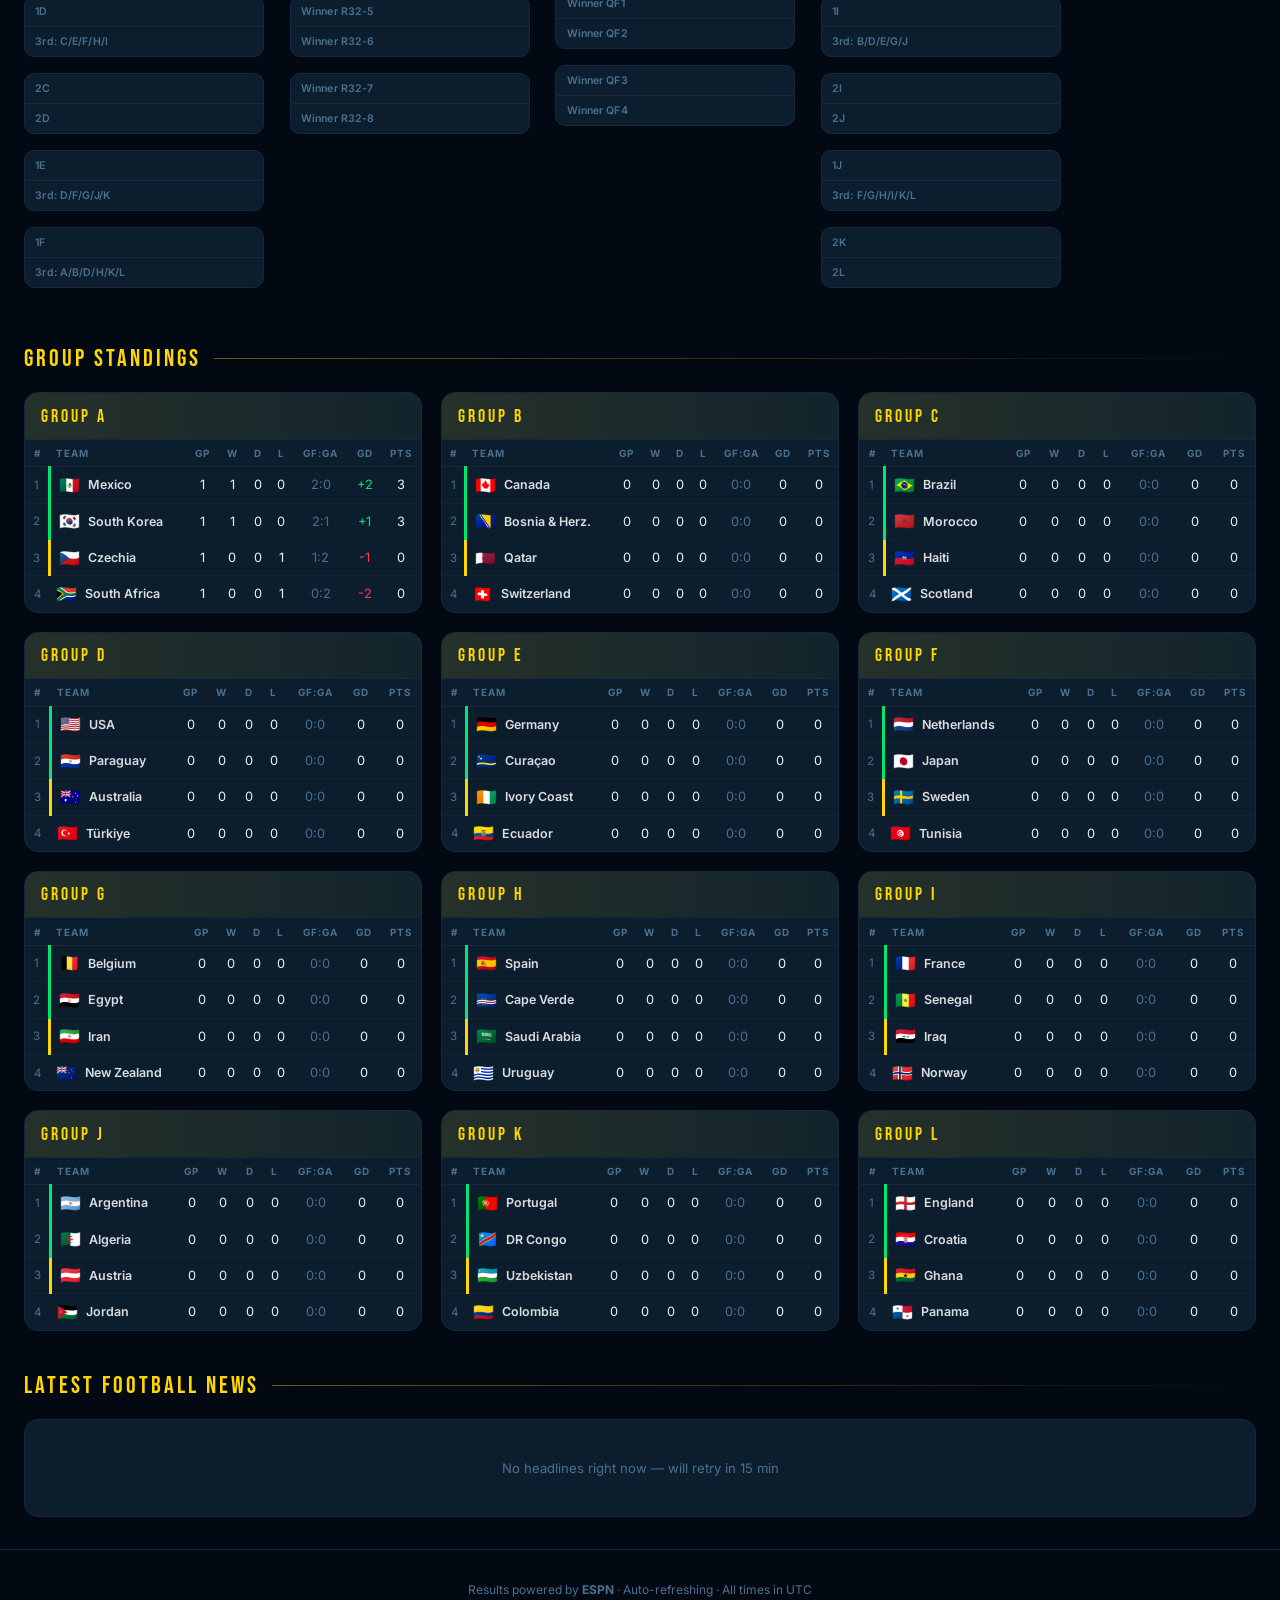
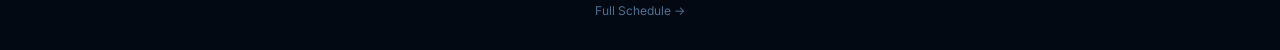
==== commit db3da548: "Add files via upload" ====
--- a/index.html
+++ b/index.html
@@ -1301,17 +1301,27 @@
   });
 
   // QF/SF/Final — Phase 1 shows these as TBD until R32 resolves (future phase will chain winners)
-  const laterHtml=BRACKET_LATER.map(r=>
-    `<div class="br-match ${r.round==='F'?'br-final':''}" data-id="${r.id}">
+  function renderLater(r){
+    return `<div class="br-match ${r.round==='F'?'br-final':''}" data-id="${r.id}">
       <div class="br-slot br-pending"><span class="br-name">Winner ${r.from[0]}</span></div>
       <div class="br-slot br-pending"><span class="br-name">Winner ${r.from[1]}</span></div>
-    </div>`
-  );
+    </div>`;
+  }
+  // Filter on each entry's own `round` field, NOT on substring-matching the
+  // rendered HTML — the Final's markup contains the text "Winner SF1/SF2",
+  // so an HTML-string .includes('SF') check would wrongly match the Final
+  // itself and render it twice (once in its own section, once under SF).
+  const qfHtml=BRACKET_LATER.filter(r=>r.round==='QF').map(renderLater).join('');
+  const sfHtml=BRACKET_LATER.filter(r=>r.round==='SF').map(renderLater).join('');
+  const finalHtml=BRACKET_LATER.filter(r=>r.round==='F').map(renderLater).join('');
 
   grid.innerHTML=`
     <div class="br-col"><div class="br-col-label">ROUND OF 32</div>${r32Html.slice(0,8).join('')}</div>
-    <div class="br-col"><div class="br-col-label">QUARTERFINALS</div>${laterHtml.filter(h=>h.includes('QF')).slice(0,2).join('')}</div>
-    <div class="br-col"><div class="br-col-label">SEMIFINALS / FINAL</div>${laterHtml.filter(h=>h.includes('SF')||h.includes('FINAL')).join('')}</div>
+    <div class="br-col"><div class="br-col-label">QUARTERFINALS</div>${qfHtml}</div>
+    <div class="br-col">
+      <div class="br-col-label">FINAL</div>${finalHtml}
+      <div class="br-col-label" style="margin-top:1.4rem">SEMIFINALS</div>${sfHtml}
+    </div>
     <div class="br-col"><div class="br-col-label">ROUND OF 32</div>${r32Html.slice(8,16).join('')}</div>
   `;
 }
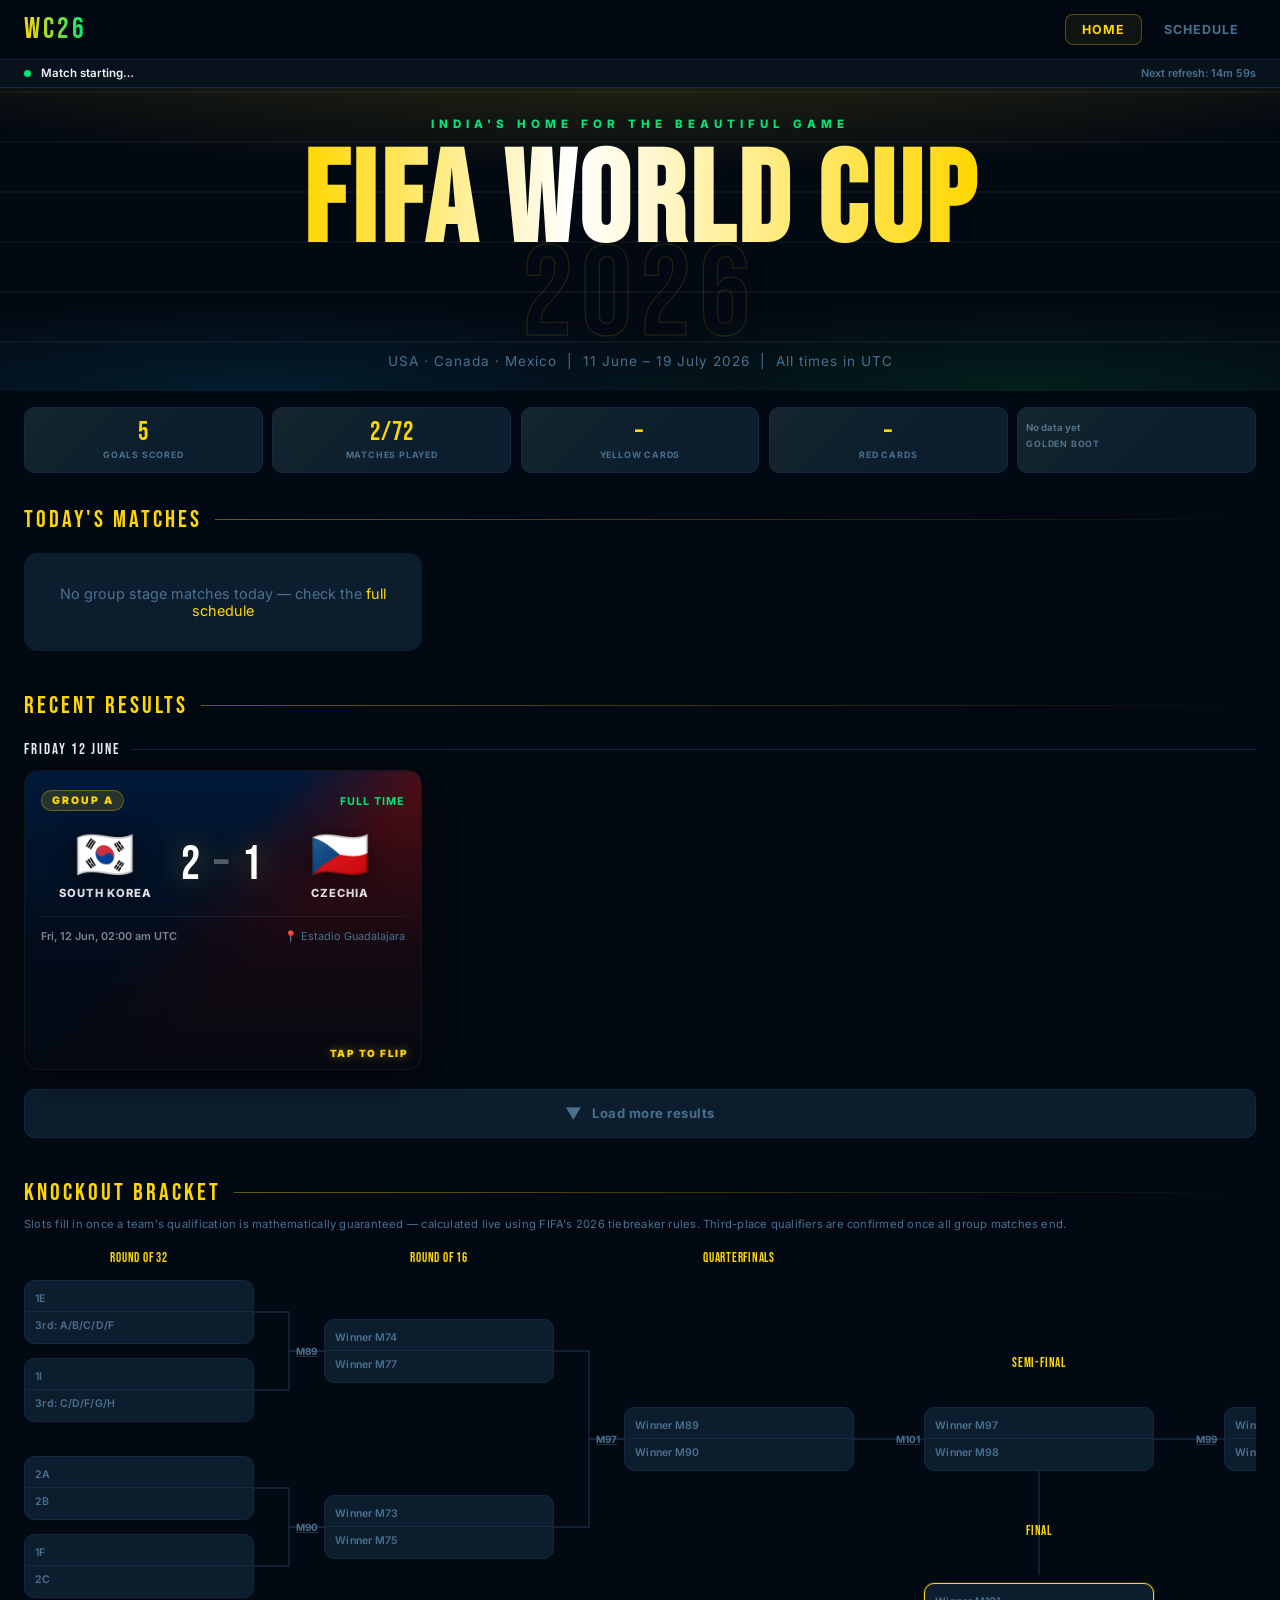
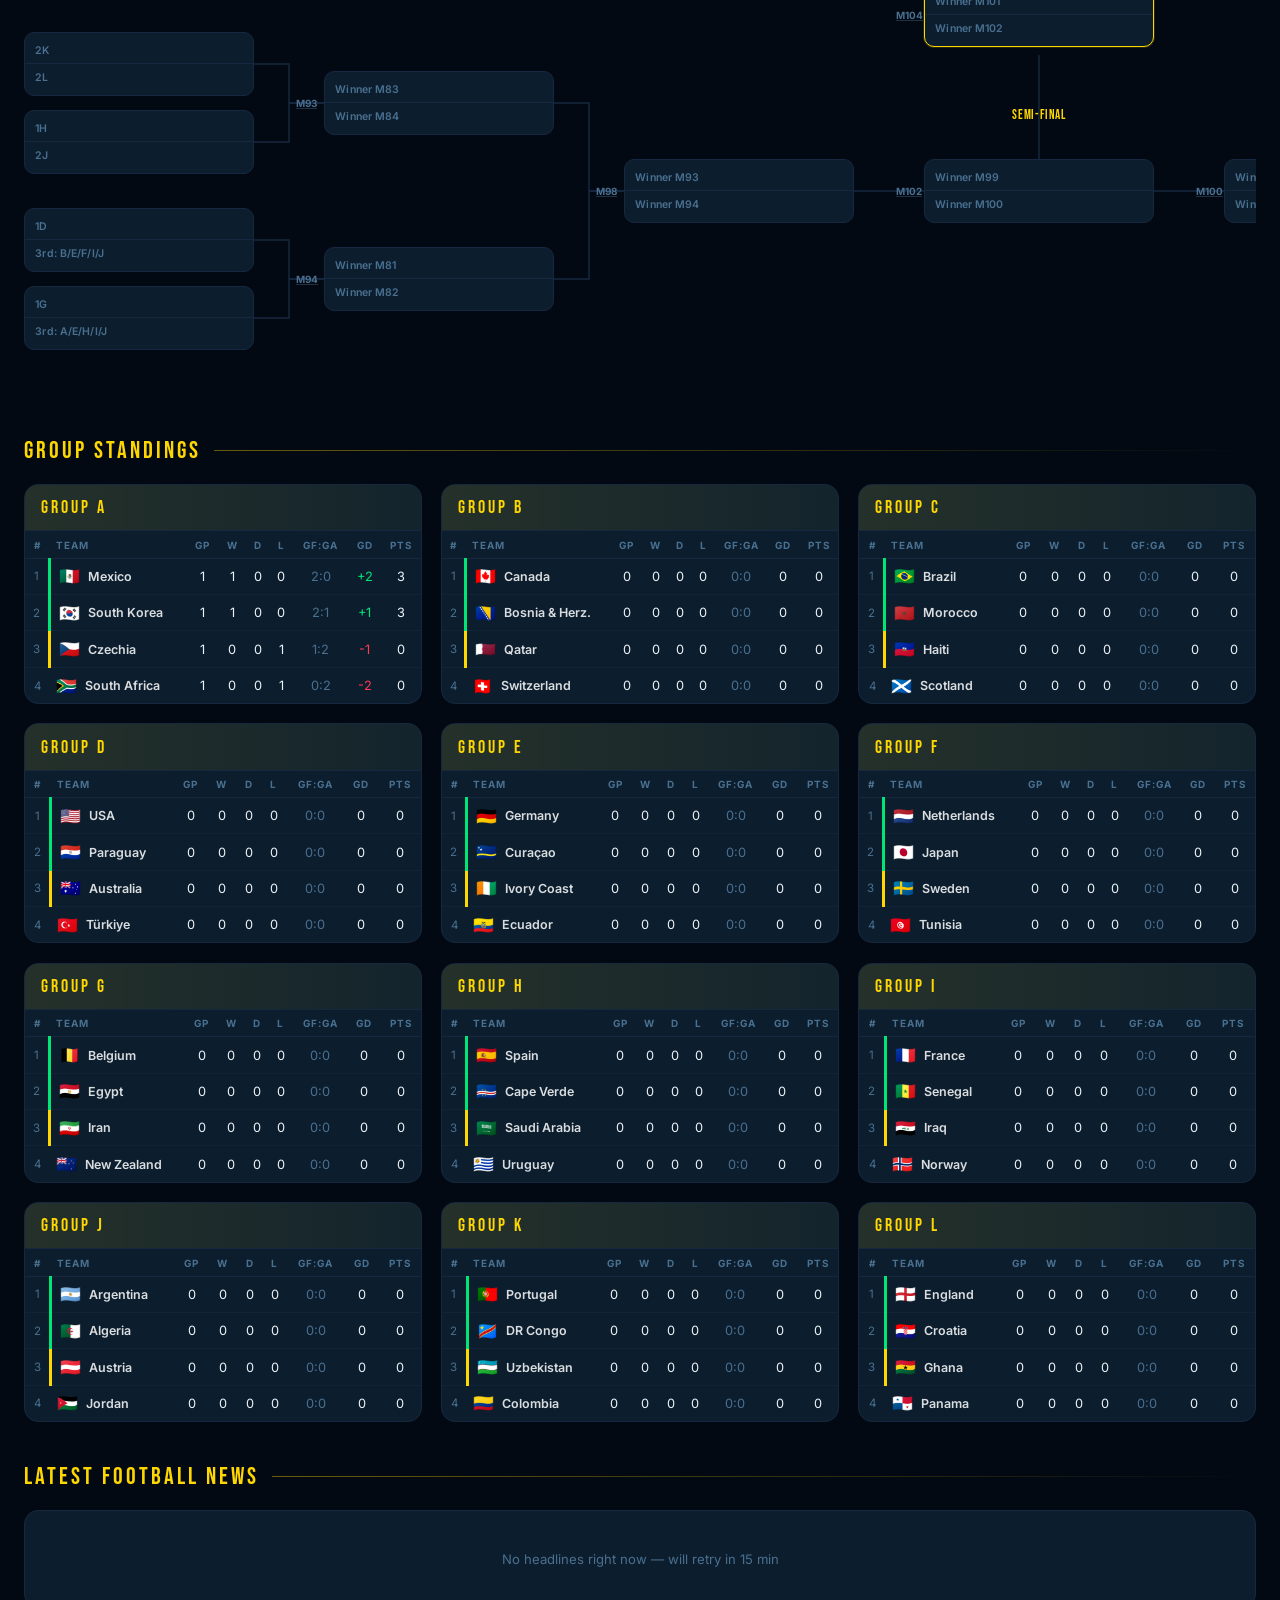
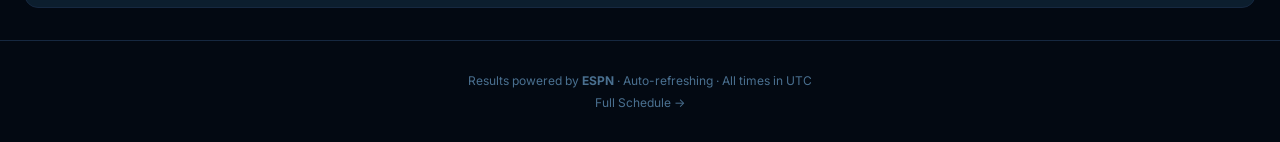
==== commit 885d0855: "Add files via upload" ====
--- a/index.html
+++ b/index.html
@@ -137,12 +137,16 @@
 /* ── KNOCKOUT BRACKET ──────────────────────── */
 .bracket-note{font-size:.7rem;color:var(--muted);margin:-.6rem 0 1.2rem;letter-spacing:.02em}
 .bracket-scroll{overflow-x:auto;padding-bottom:1rem}
-.bracket{display:grid;grid-template-columns:240px 240px 240px 240px;gap:0 1.6rem;min-width:1100px;align-items:center}
-.br-col{display:flex;flex-direction:column;gap:1rem;justify-content:center;height:100%}
-.br-col-label{font-family:'Bebas Neue',sans-serif;font-size:.85rem;letter-spacing:.06em;color:var(--gold);text-align:center;margin-bottom:.4rem;grid-row:1}
-.br-match{background:var(--card);border:1px solid var(--border);border-radius:10px;overflow:hidden;font-size:.78rem;position:relative}
+#bracket-grid{position:relative}
+.br-svg{overflow:visible}
+.br-svg path{fill:none;stroke:var(--border);stroke-width:1.5px}
+.br-col-label{position:absolute;font-family:'Bebas Neue',sans-serif;font-size:.8rem;letter-spacing:.06em;color:var(--gold);text-align:center;top:0}
+.br-match-wrap{position:absolute}
+.br-match{background:var(--card);border:1px solid var(--border);border-radius:10px;overflow:hidden;font-size:.78rem;height:64px;display:flex;flex-direction:column;justify-content:center;position:relative}
+.br-mid{position:absolute;left:-28px;top:50%;transform:translateY(-50%);font-size:.62rem;font-weight:700;color:var(--muted);text-decoration:underline;text-decoration-color:rgba(74,112,144,.4)}
 .br-match.br-final{border-color:var(--gold);box-shadow:0 0 0 1px rgba(255,215,0,.15)}
-.br-slot{display:flex;align-items:center;gap:.5rem;padding:.5rem .65rem;border-bottom:1px solid var(--border)}
+.br-final-wrap{z-index:2}
+.br-slot{display:flex;align-items:center;gap:.5rem;padding:.42rem .65rem;border-bottom:1px solid var(--border)}
 .br-slot:last-child{border-bottom:none}
 .br-slot.br-resolved{background:rgba(0,230,118,.05)}
 .br-slot.br-pending{color:var(--muted)}
@@ -1264,6 +1268,48 @@
   return `<div class="br-slot br-pending"><span class="br-name">${pendingLabel}</span></div>`;
 }
 
+// ── Bracket-tree geometry ──────────────────────────────────────
+// A real bracket isn't a set of independent columns — each match box
+// must be vertically centered against the midpoint of the TWO boxes
+// that feed it, with a connector line joining them. This computes
+// that geometry explicitly rather than relying on CSS grid/flex
+// (which can't express "center against two specific siblings").
+const BR_BOX_H=64;      // match box height in px (must match .br-match min-height below)
+const BR_R32_GAP=14;    // vertical gap between adjacent R32 boxes within a pair... 
+const BR_PAIR_GAP=34;   // ...and the larger gap between pairs
+const BR_COL_W=230;     // width of one column slot
+const BR_COL_GAP=70;    // horizontal gap between columns (room for connector lines)
+
+// Returns the list of vertical centers (px, top-down) for n boxes laid
+// out as the LEAVES of a bracket (R32): tightly paired, larger gap
+// between pairs, so each pair's midpoint lines up with one R16 slot.
+function br32Centers(n){
+  const centers=[];
+  let y=BR_BOX_H/2;
+  for(let i=0;i<n;i++){
+    centers.push(y);
+    const isLastOfPair=(i%2===1);
+    y+=BR_BOX_H+(isLastOfPair?BR_PAIR_GAP:BR_R32_GAP);
+  }
+  return centers;
+}
+// Given the previous round's centers, returns this round's centers —
+// each one is the midpoint of two consecutive previous-round centers.
+function brNextCenters(prevCenters){
+  const out=[];
+  for(let i=0;i<prevCenters.length;i+=2){
+    out.push((prevCenters[i]+prevCenters[i+1])/2);
+  }
+  return out;
+}
+// SVG path connecting a box at (x1,cy1) to a box at (x2,cy2): a simple
+// elbow connector — horizontal, then vertical, then horizontal again,
+// meeting at the midpoint between the two columns (matches FIFA's style).
+function brConnector(x1,cy1,x2,cy2){
+  const midX=(x1+x2)/2;
+  return `<path d="M ${x1} ${cy1} H ${midX} V ${cy2} H ${x2}" />`;
+}
+
 function renderBracket(){
   const grid=document.getElementById('bracket-grid');
   if(!grid) return;
@@ -1273,11 +1319,12 @@
   if(noteEl){
     noteEl.textContent=groupsComplete
       ?'Group stage complete — bracket slots locked in'
-      :'Slots fill in once a team\'s qualification is mathematically guaranteed — calculated live using FIFA\'s 2026 tiebreaker rules. Third-place qualifiers are confirmed once all group matches end.';
-  }
-
-  // Build R32 slot HTML
-  const r32Html=BRACKET_R32.map(slot=>{
+      :"Slots fill in once a team's qualification is mathematically guaranteed — calculated live using FIFA's 2026 tiebreaker rules. Third-place qualifiers are confirmed once all group matches end.";
+  }
+
+  // Build R32 match HTML, keyed by id.
+  const r32HtmlById={};
+  BRACKET_R32.forEach(slot=>{
     let homeHtml,awayHtml;
     if(slot.home.pos<=2){
       const r=resolveGroupPos(slot.home.grp,slot.home.pos);
@@ -1291,38 +1338,109 @@
     } else {
       awayHtml=renderBracketSlot(null,`3rd: ${slot.away.pool.join('/')}`);
     }
-    // If this R32 match has actually been played (rare in Phase 1, future-proofed)
     const playedMatch=MATCHES.find(m=>m.id===slot.id&&m.st!=='NS');
     let metaHtml='';
     if(playedMatch){
       metaHtml=`<div class="br-meta"><span>${playedMatch.st==='LIVE'?'<span class="br-live">LIVE</span>':'Full Time'}</span><span>${playedMatch.hs}–${playedMatch.as}</span></div>`;
     }
-    return `<div class="br-match" data-id="${slot.id}">${homeHtml}${awayHtml}${metaHtml}</div>`;
+    r32HtmlById[slot.id]=`<span class="br-mid">${slot.id}</span><div class="br-match" data-id="${slot.id}">${homeHtml}${awayHtml}${metaHtml}</div>`;
   });
-
-  // QF/SF/Final — Phase 1 shows these as TBD until R32 resolves (future phase will chain winners)
-  function renderLater(r){
-    return `<div class="br-match ${r.round==='F'?'br-final':''}" data-id="${r.id}">
+  function renderLater(id){
+    const r=BRACKET_LATER.find(x=>x.id===id);
+    return `<span class="br-mid">${r.id}</span><div class="br-match ${r.round==='F'?'br-final':''}" data-id="${r.id}">
       <div class="br-slot br-pending"><span class="br-name">Winner ${r.from[0]}</span></div>
       <div class="br-slot br-pending"><span class="br-name">Winner ${r.from[1]}</span></div>
     </div>`;
   }
-  // Filter on each entry's own `round` field, NOT on substring-matching the
-  // rendered HTML — the Final's markup contains the text "Winner SF1/SF2",
-  // so an HTML-string .includes('SF') check would wrongly match the Final
-  // itself and render it twice (once in its own section, once under SF).
-  const qfHtml=BRACKET_LATER.filter(r=>r.round==='QF').map(renderLater).join('');
-  const sfHtml=BRACKET_LATER.filter(r=>r.round==='SF').map(renderLater).join('');
-  const finalHtml=BRACKET_LATER.filter(r=>r.round==='F').map(renderLater).join('');
-
+
+  // Bracket order on each side, top-to-bottom, matching FIFA's actual
+  // layout — pair (2i, 2i+1) of one round feeds box i of the next round.
+  const leftR32=['M74','M77','M73','M75','M83','M84','M81','M82'];
+  const leftR16=['M89','M90','M93','M94'];
+  const leftQF=['M97','M98'];
+  const rightR32=['M76','M78','M79','M80','M86','M88','M85','M87'];
+  const rightR16=['M91','M92','M95','M96'];
+  const rightQF=['M99','M100'];
+
+  const r32Centers=br32Centers(8);
+  const r16Centers=brNextCenters(r32Centers);
+  const qfCenters=brNextCenters(r16Centers);
+  const sfCenters=qfCenters; // SF1/SF2 sit at the same height as their feeding QF pair midpoint
+  const finalCenter=(sfCenters[0]+sfCenters[1])/2;
+  const totalHeight=r32Centers[r32Centers.length-1]+BR_BOX_H/2+20;
+
+  // Column x-positions (left edge of each column), 7 columns total.
+  const colX=[0,1,2,3,4,5,6].map(i=>i*(BR_COL_W+BR_COL_GAP));
+  const [xR32L,xR16L,xQFL,xMid,xQFR,xR16R,xR32R]=colX;
+
+  function col(ids,htmlById,x,centers){
+    return ids.map((id,i)=>`<div class="br-match-wrap" style="left:${x}px;top:${centers[i]-BR_BOX_H/2}px;width:${BR_COL_W}px">${htmlById[id]}</div>`).join('');
+  }
+
+  const r16HtmlById={}; leftR16.concat(rightR16).forEach(id=>r16HtmlById[id]=renderLater(id));
+  const qfHtmlById={}; leftQF.concat(rightQF).forEach(id=>qfHtmlById[id]=renderLater(id));
+
+  const leftR32Html=col(leftR32,r32HtmlById,xR32L,r32Centers);
+  const leftR16Html=col(leftR16,r16HtmlById,xR16L,r16Centers);
+  const leftQFHtml=col(leftQF,qfHtmlById,xQFL,qfCenters);
+  const rightQFHtml=col(rightQF,qfHtmlById,xQFR,qfCenters);
+  const rightR16Html=col(rightR16,r16HtmlById,xR16R,r16Centers);
+  const rightR32Html=col(rightR32,r32HtmlById,xR32R,r32Centers);
+
+  const sfHtml=
+    `<div class="br-match-wrap" style="left:${xMid}px;top:${sfCenters[0]-BR_BOX_H/2}px;width:${BR_COL_W}px">${renderLater('M101')}</div>` +
+    `<div class="br-match-wrap" style="left:${xMid}px;top:${sfCenters[1]-BR_BOX_H/2}px;width:${BR_COL_W}px">${renderLater('M102')}</div>`;
+  const finalHtml=`<div class="br-match-wrap br-final-wrap" style="left:${xMid}px;top:${finalCenter-BR_BOX_H/2}px;width:${BR_COL_W}px">${renderLater('M104')}</div>`;
+
+  const labels=[
+    {x:xR32L,t:'ROUND OF 32'},{x:xR16L,t:'ROUND OF 16'},{x:xQFL,t:'QUARTERFINALS'},
+    {x:xMid,t:'FINAL',y:finalCenter-BR_BOX_H/2-30},
+    {x:xMid,t:'SEMI-FINAL',y:sfCenters[0]-BR_BOX_H/2-22},
+    {x:xMid,t:'SEMI-FINAL',y:sfCenters[1]-BR_BOX_H/2-22},
+    {x:xQFR,t:'QUARTERFINALS'},{x:xR16R,t:'ROUND OF 16'},{x:xR32R,t:'ROUND OF 32'},
+  ];
+  const labelsHtml=labels.map(l=>`<div class="br-col-label" style="left:${l.x}px;width:${BR_COL_W}px${l.y!==undefined?`;top:${l.y}px`:''}">${l.t}</div>`).join('');
+
+  // Connector lines: each pair of boxes in round N connects to the
+  // single box they feed in round N+1.
+  let svgPaths='';
+  function connectLeft(xFrom,centersFrom,idxA,idxB,xTo,centerTo){
+    svgPaths+=brConnector(xFrom+BR_COL_W,centersFrom[idxA],xTo,centerTo);
+    svgPaths+=brConnector(xFrom+BR_COL_W,centersFrom[idxB],xTo,centerTo);
+  }
+  function connectRight(xFrom,centersFrom,idxA,idxB,xTo,centerTo){
+    // Right side is mirrored: the feeding boxes are to the RIGHT of the
+    // box they feed, so the line runs from the next-round box's right
+    // edge back out to each feeder's left edge.
+    svgPaths+=brConnector(xTo+BR_COL_W,centerTo,xFrom,centersFrom[idxA]);
+    svgPaths+=brConnector(xTo+BR_COL_W,centerTo,xFrom,centersFrom[idxB]);
+  }
+  for(let i=0;i<leftR16.length;i++) connectLeft(xR32L,r32Centers,i*2,i*2+1,xR16L,r16Centers[i]);
+  for(let i=0;i<leftQF.length;i++) connectLeft(xR16L,r16Centers,i*2,i*2+1,xQFL,qfCenters[i]);
+  for(let i=0;i<rightR16.length;i++) connectRight(xR32R,r32Centers,i*2,i*2+1,xR16R,r16Centers[i]);
+  for(let i=0;i<rightQF.length;i++) connectRight(xR16R,r16Centers,i*2,i*2+1,xQFR,qfCenters[i]);
+  // QF -> SF: each side's single QF winner feeds one SF box directly
+  // (same height, since sfCenters===qfCenters by construction above).
+  svgPaths+=brConnector(xQFL+BR_COL_W,qfCenters[0],xMid,sfCenters[0]);
+  svgPaths+=brConnector(xQFL+BR_COL_W,qfCenters[1],xMid,sfCenters[1]);
+  svgPaths+=brConnector(xMid+BR_COL_W,sfCenters[0],xQFR,qfCenters[0]);
+  svgPaths+=brConnector(xMid+BR_COL_W,sfCenters[1],xQFR,qfCenters[1]);
+  // SF -> Final: Final sits in the SAME column as SF1/SF2, vertically
+  // between them — simple straight vertical connectors, not the
+  // horizontal-first elbow used for cross-column connections.
+  svgPaths+=`<path d="M ${xMid+BR_COL_W/2} ${sfCenters[0]+BR_BOX_H/2} V ${finalCenter-BR_BOX_H/2-8}" />`;
+  svgPaths+=`<path d="M ${xMid+BR_COL_W/2} ${sfCenters[1]-BR_BOX_H/2} V ${finalCenter+BR_BOX_H/2+8}" />`;
+
+  const totalWidth=xR32R+BR_COL_W+20;
+  grid.style.position='relative';
+  grid.style.width=totalWidth+'px';
+  grid.style.height=(totalHeight+40)+'px';
   grid.innerHTML=`
-    <div class="br-col"><div class="br-col-label">ROUND OF 32</div>${r32Html.slice(0,8).join('')}</div>
-    <div class="br-col"><div class="br-col-label">QUARTERFINALS</div>${qfHtml}</div>
-    <div class="br-col">
-      <div class="br-col-label">FINAL</div>${finalHtml}
-      <div class="br-col-label" style="margin-top:1.4rem">SEMIFINALS</div>${sfHtml}
+    <svg class="br-svg" width="${totalWidth}" height="${totalHeight+40}" style="position:absolute;top:30px;left:0;pointer-events:none">${svgPaths}</svg>
+    <div class="br-labels" style="position:absolute;top:0;left:0;width:100%">${labelsHtml}</div>
+    <div class="br-boxes" style="position:absolute;top:30px;left:0">
+      ${leftR32Html}${leftR16Html}${leftQFHtml}${sfHtml}${finalHtml}${rightQFHtml}${rightR16Html}${rightR32Html}
     </div>
-    <div class="br-col"><div class="br-col-label">ROUND OF 32</div>${r32Html.slice(8,16).join('')}</div>
   `;
 }
 
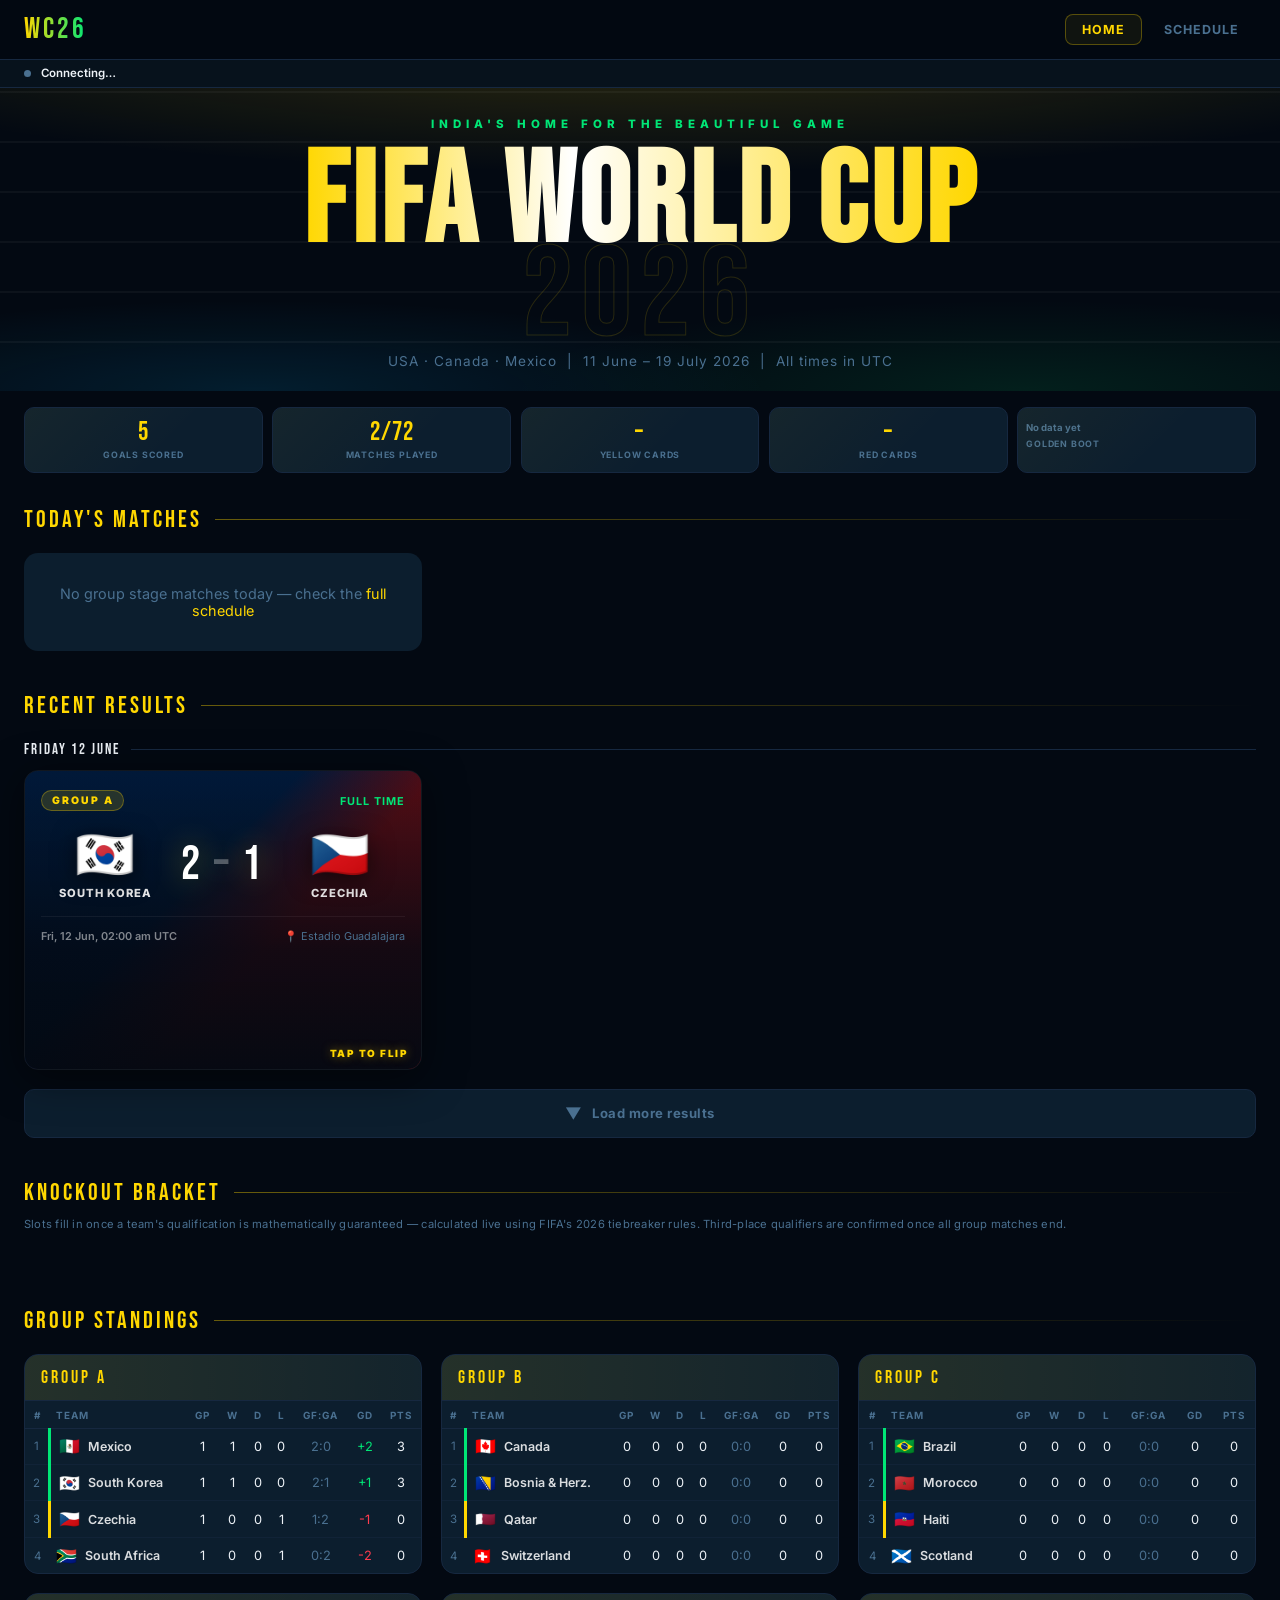
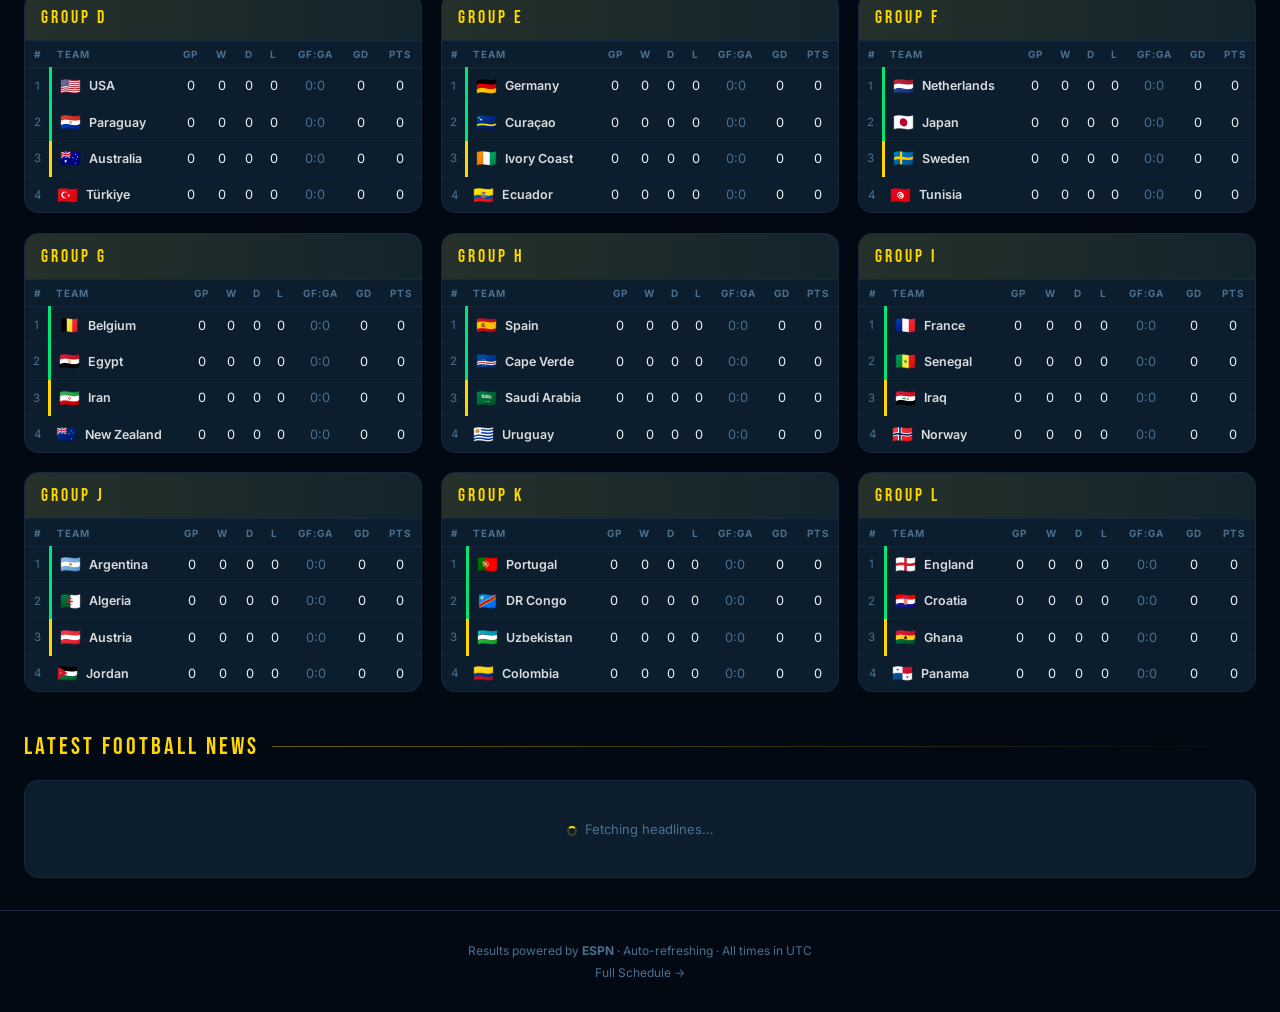
==== commit f4b85548: "Add files via upload" ====
--- a/index.html
+++ b/index.html
@@ -144,8 +144,11 @@
 .br-match-wrap{position:absolute}
 .br-match{background:var(--card);border:1px solid var(--border);border-radius:10px;overflow:hidden;font-size:.78rem;height:64px;display:flex;flex-direction:column;justify-content:center;position:relative}
 .br-mid{position:absolute;left:-28px;top:50%;transform:translateY(-50%);font-size:.62rem;font-weight:700;color:var(--muted);text-decoration:underline;text-decoration-color:rgba(74,112,144,.4)}
+.br-date{position:absolute;top:-18px;left:0;width:100%;font-size:.6rem;color:var(--muted);letter-spacing:.01em;white-space:nowrap;overflow:hidden;text-overflow:ellipsis}
 .br-match.br-final{border-color:var(--gold);box-shadow:0 0 0 1px rgba(255,215,0,.15)}
 .br-final-wrap{z-index:2}
+.br-third-wrap{opacity:.75}
+.br-third-wrap .br-match{border-style:dashed}
 .br-slot{display:flex;align-items:center;gap:.5rem;padding:.42rem .65rem;border-bottom:1px solid var(--border)}
 .br-slot:last-child{border-bottom:none}
 .br-slot.br-resolved{background:rgba(0,230,118,.05)}
@@ -1268,6 +1271,19 @@
   return `<div class="br-slot br-pending"><span class="br-name">${pendingLabel}</span></div>`;
 }
 
+// Formats a knockout match's kickoff as "Sat 28 Jun, 02:30 PM" in the
+// user's local timezone. Returns '' if the match id isn't found (so
+// callers can skip rendering the date row entirely rather than show
+// a broken string).
+function koDateLabel(matchId){
+  const m=MATCHES.find(x=>x.id===matchId);
+  if(!m||!m.utc) return '';
+  const d=new Date(m.utc);
+  const datePart=d.toLocaleDateString('en-IN',{weekday:'short',day:'numeric',month:'short',timeZone:USER_TZ}).replace(',','');
+  const timePart=d.toLocaleTimeString('en-IN',{hour:'2-digit',minute:'2-digit',hour12:true,timeZone:USER_TZ}).toUpperCase();
+  return `${datePart}, ${timePart}`;
+}
+
 // ── Bracket-tree geometry ──────────────────────────────────────
 // A real bracket isn't a set of independent columns — each match box
 // must be vertically centered against the midpoint of the TWO boxes
@@ -1275,7 +1291,7 @@
 // that geometry explicitly rather than relying on CSS grid/flex
 // (which can't express "center against two specific siblings").
 const BR_BOX_H=64;      // match box height in px (must match .br-match min-height below)
-const BR_R32_GAP=14;    // vertical gap between adjacent R32 boxes within a pair... 
+const BR_R32_GAP=22;    // vertical gap between adjacent R32 boxes within a pair (widened to fit the date label above each box)
 const BR_PAIR_GAP=34;   // ...and the larger gap between pairs
 const BR_COL_W=230;     // width of one column slot
 const BR_COL_GAP=70;    // horizontal gap between columns (room for connector lines)
@@ -1325,32 +1341,33 @@
   // Build R32 match HTML, keyed by id.
   const r32HtmlById={};
   BRACKET_R32.forEach(slot=>{
-    let homeHtml,awayHtml;
-    if(slot.home.pos<=2){
-      const r=resolveGroupPos(slot.home.grp,slot.home.pos);
-      homeHtml=renderBracketSlot(r,`${slot.home.pos}${slot.home.grp}`);
-    } else {
-      homeHtml=renderBracketSlot(null,`3rd: ${slot.home.pool.join('/')}`);
-    }
-    if(slot.away.pos<=2){
-      const r=resolveGroupPos(slot.away.grp,slot.away.pos);
-      awayHtml=renderBracketSlot(r,`${slot.away.pos}${slot.away.grp}`);
-    } else {
-      awayHtml=renderBracketSlot(null,`3rd: ${slot.away.pool.join('/')}`);
-    }
+    const resolved=resolveR32Match(slot);
+    const homeHtml=resolved.home
+      ? renderBracketSlot(resolved.home, slot.home.pos<=2?`${slot.home.pos}${slot.home.grp}`:`3rd: ${slot.home.pool.join('/')}`)
+      : renderBracketSlot(null, slot.home.pos<=2?`${slot.home.pos}${slot.home.grp}`:`3rd: ${slot.home.pool.join('/')}`);
+    const awayHtml=resolved.away
+      ? renderBracketSlot(resolved.away, slot.away.pos<=2?`${slot.away.pos}${slot.away.grp}`:`3rd: ${slot.away.pool.join('/')}`)
+      : renderBracketSlot(null, slot.away.pos<=2?`${slot.away.pos}${slot.away.grp}`:`3rd: ${slot.away.pool.join('/')}`);
     const playedMatch=MATCHES.find(m=>m.id===slot.id&&m.st!=='NS');
     let metaHtml='';
     if(playedMatch){
       metaHtml=`<div class="br-meta"><span>${playedMatch.st==='LIVE'?'<span class="br-live">LIVE</span>':'Full Time'}</span><span>${playedMatch.hs}–${playedMatch.as}</span></div>`;
     }
-    r32HtmlById[slot.id]=`<span class="br-mid">${slot.id}</span><div class="br-match" data-id="${slot.id}">${homeHtml}${awayHtml}${metaHtml}</div>`;
+    const dateLabel=koDateLabel(slot.id);
+    r32HtmlById[slot.id]=`<span class="br-mid">${slot.id}</span>${dateLabel?`<div class="br-date">${dateLabel}</div>`:''}<div class="br-match" data-id="${slot.id}">${homeHtml}${awayHtml}${metaHtml}</div>`;
   });
   function renderLater(id){
     const r=BRACKET_LATER.find(x=>x.id===id);
-    return `<span class="br-mid">${r.id}</span><div class="br-match ${r.round==='F'?'br-final':''}" data-id="${r.id}">
-      <div class="br-slot br-pending"><span class="br-name">Winner ${r.from[0]}</span></div>
-      <div class="br-slot br-pending"><span class="br-name">Winner ${r.from[1]}</span></div>
-    </div>`;
+    const resolved=resolveLaterMatch(id);
+    const verb=r.round==='3P'?'Loser':'Winner';
+    const homeHtml=resolved?.home
+      ? renderBracketSlot({teamId:resolved.home,locked:true}, `${verb} ${r.from[0]}`)
+      : renderBracketSlot(null, `${verb} ${r.from[0]}`);
+    const awayHtml=resolved?.away
+      ? renderBracketSlot({teamId:resolved.away,locked:true}, `${verb} ${r.from[1]}`)
+      : renderBracketSlot(null, `${verb} ${r.from[1]}`);
+    const dateLabel=koDateLabel(r.id);
+    return `<span class="br-mid">${r.id}</span>${dateLabel?`<div class="br-date">${dateLabel}</div>`:''}<div class="br-match ${r.round==='F'?'br-final':''}" data-id="${r.id}">${homeHtml}${awayHtml}</div>`;
   }
 
   // Bracket order on each side, top-to-bottom, matching FIFA's actual
@@ -1367,7 +1384,7 @@
   const qfCenters=brNextCenters(r16Centers);
   const sfCenters=qfCenters; // SF1/SF2 sit at the same height as their feeding QF pair midpoint
   const finalCenter=(sfCenters[0]+sfCenters[1])/2;
-  const totalHeight=r32Centers[r32Centers.length-1]+BR_BOX_H/2+20;
+  const totalHeightBase=r32Centers[r32Centers.length-1]+BR_BOX_H/2+20;
 
   // Column x-positions (left edge of each column), 7 columns total.
   const colX=[0,1,2,3,4,5,6].map(i=>i*(BR_COL_W+BR_COL_GAP));
@@ -1391,12 +1408,20 @@
     `<div class="br-match-wrap" style="left:${xMid}px;top:${sfCenters[0]-BR_BOX_H/2}px;width:${BR_COL_W}px">${renderLater('M101')}</div>` +
     `<div class="br-match-wrap" style="left:${xMid}px;top:${sfCenters[1]-BR_BOX_H/2}px;width:${BR_COL_W}px">${renderLater('M102')}</div>`;
   const finalHtml=`<div class="br-match-wrap br-final-wrap" style="left:${xMid}px;top:${finalCenter-BR_BOX_H/2}px;width:${BR_COL_W}px">${renderLater('M104')}</div>`;
+  // Third-place playoff sits below SF2, clearly separated from the main
+  // bracket flow (no connector lines into it) — matches FIFA's own
+  // reference layout, which places "Play-off for third place" at the
+  // bottom of the middle column.
+  const thirdPlaceTop=sfCenters[1]+BR_BOX_H/2+50;
+  const thirdPlaceHtml=`<div class="br-match-wrap br-third-wrap" style="left:${xMid}px;top:${thirdPlaceTop}px;width:${BR_COL_W}px">${renderLater('M103')}</div>`;
+  const totalHeight=Math.max(totalHeightBase, thirdPlaceTop+BR_BOX_H+20);
 
   const labels=[
     {x:xR32L,t:'ROUND OF 32'},{x:xR16L,t:'ROUND OF 16'},{x:xQFL,t:'QUARTERFINALS'},
-    {x:xMid,t:'FINAL',y:finalCenter-BR_BOX_H/2-30},
-    {x:xMid,t:'SEMI-FINAL',y:sfCenters[0]-BR_BOX_H/2-22},
-    {x:xMid,t:'SEMI-FINAL',y:sfCenters[1]-BR_BOX_H/2-22},
+    {x:xMid,t:'FINAL',y:finalCenter-BR_BOX_H/2-48},
+    {x:xMid,t:'SEMI-FINAL',y:sfCenters[0]-BR_BOX_H/2-40},
+    {x:xMid,t:'SEMI-FINAL',y:sfCenters[1]-BR_BOX_H/2-40},
+    {x:xMid,t:'3RD PLACE PLAY-OFF',y:thirdPlaceTop-40},
     {x:xQFR,t:'QUARTERFINALS'},{x:xR16R,t:'ROUND OF 16'},{x:xR32R,t:'ROUND OF 32'},
   ];
   const labelsHtml=labels.map(l=>`<div class="br-col-label" style="left:${l.x}px;width:${BR_COL_W}px${l.y!==undefined?`;top:${l.y}px`:''}">${l.t}</div>`).join('');
@@ -1439,7 +1464,7 @@
     <svg class="br-svg" width="${totalWidth}" height="${totalHeight+40}" style="position:absolute;top:30px;left:0;pointer-events:none">${svgPaths}</svg>
     <div class="br-labels" style="position:absolute;top:0;left:0;width:100%">${labelsHtml}</div>
     <div class="br-boxes" style="position:absolute;top:30px;left:0">
-      ${leftR32Html}${leftR16Html}${leftQFHtml}${sfHtml}${finalHtml}${rightQFHtml}${rightR16Html}${rightR32Html}
+      ${leftR32Html}${leftR16Html}${leftQFHtml}${sfHtml}${finalHtml}${thirdPlaceHtml}${rightQFHtml}${rightR16Html}${rightR32Html}
     </div>
   `;
 }
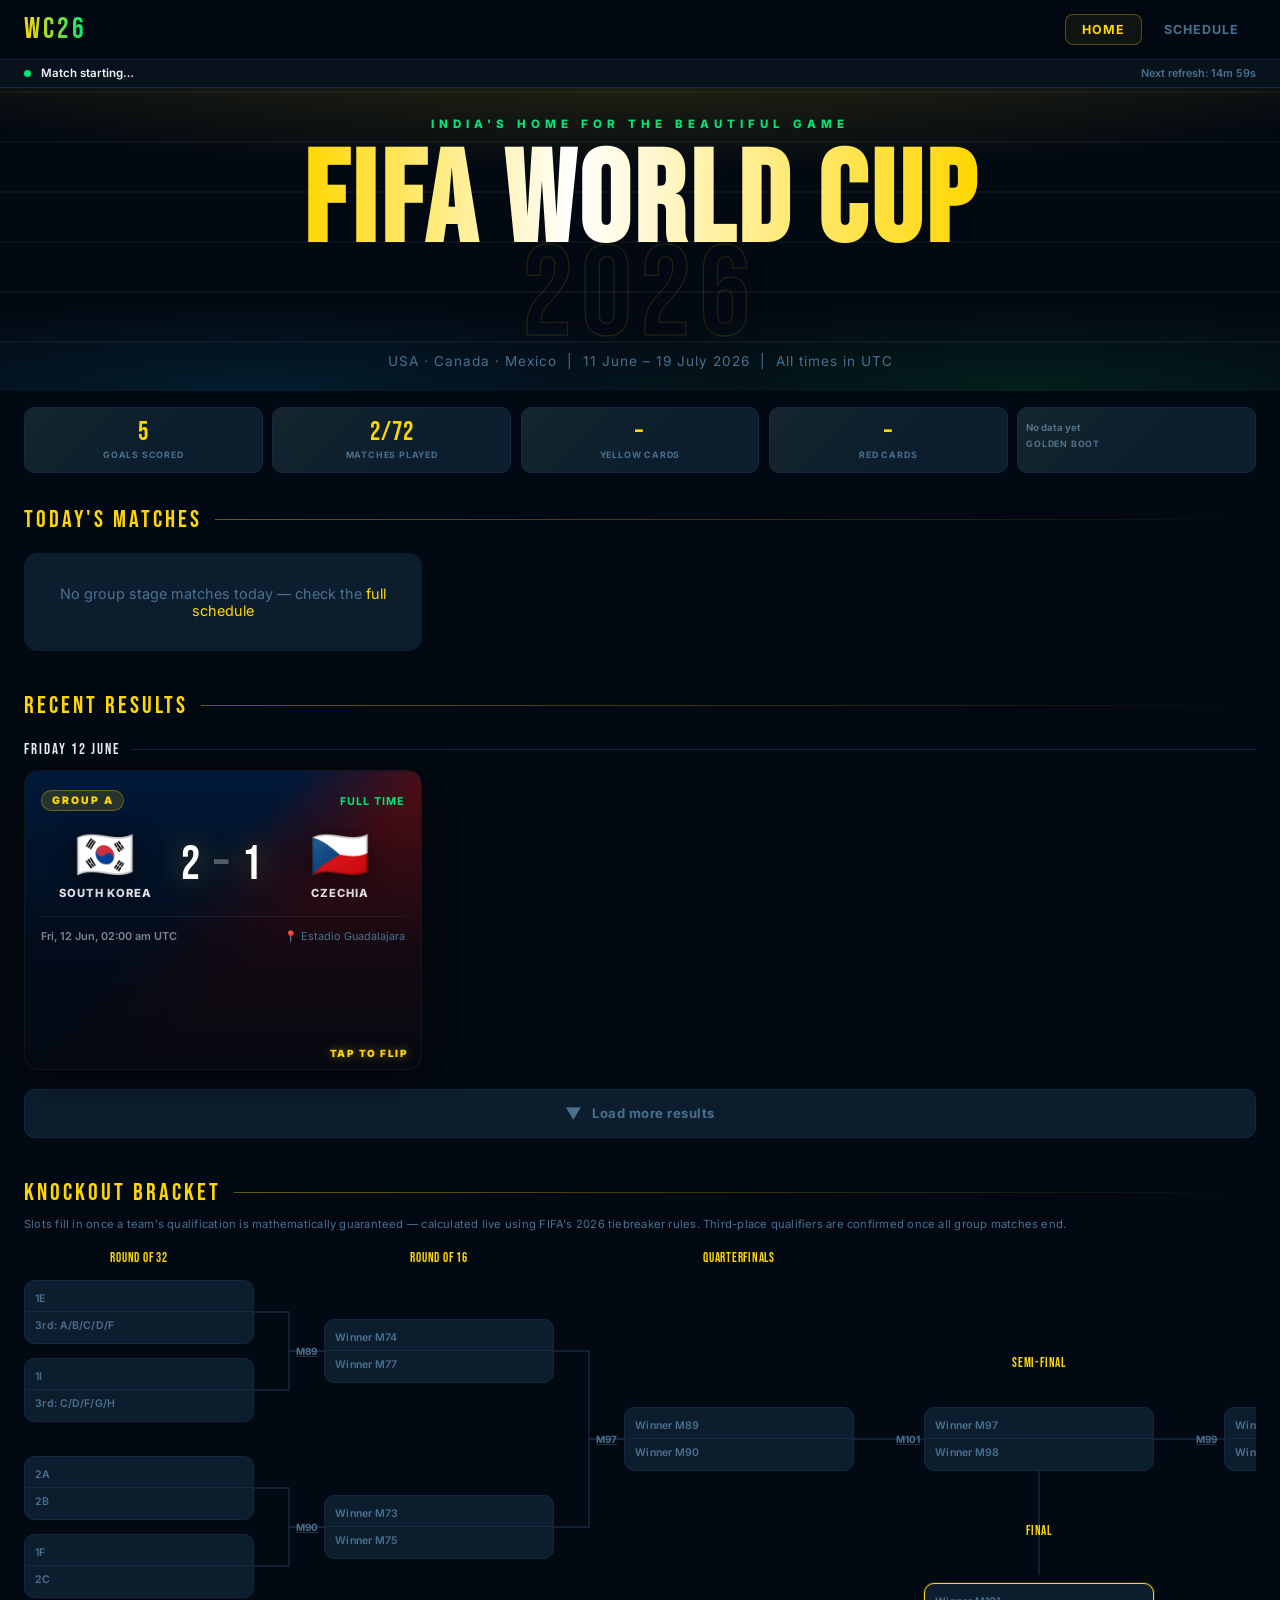
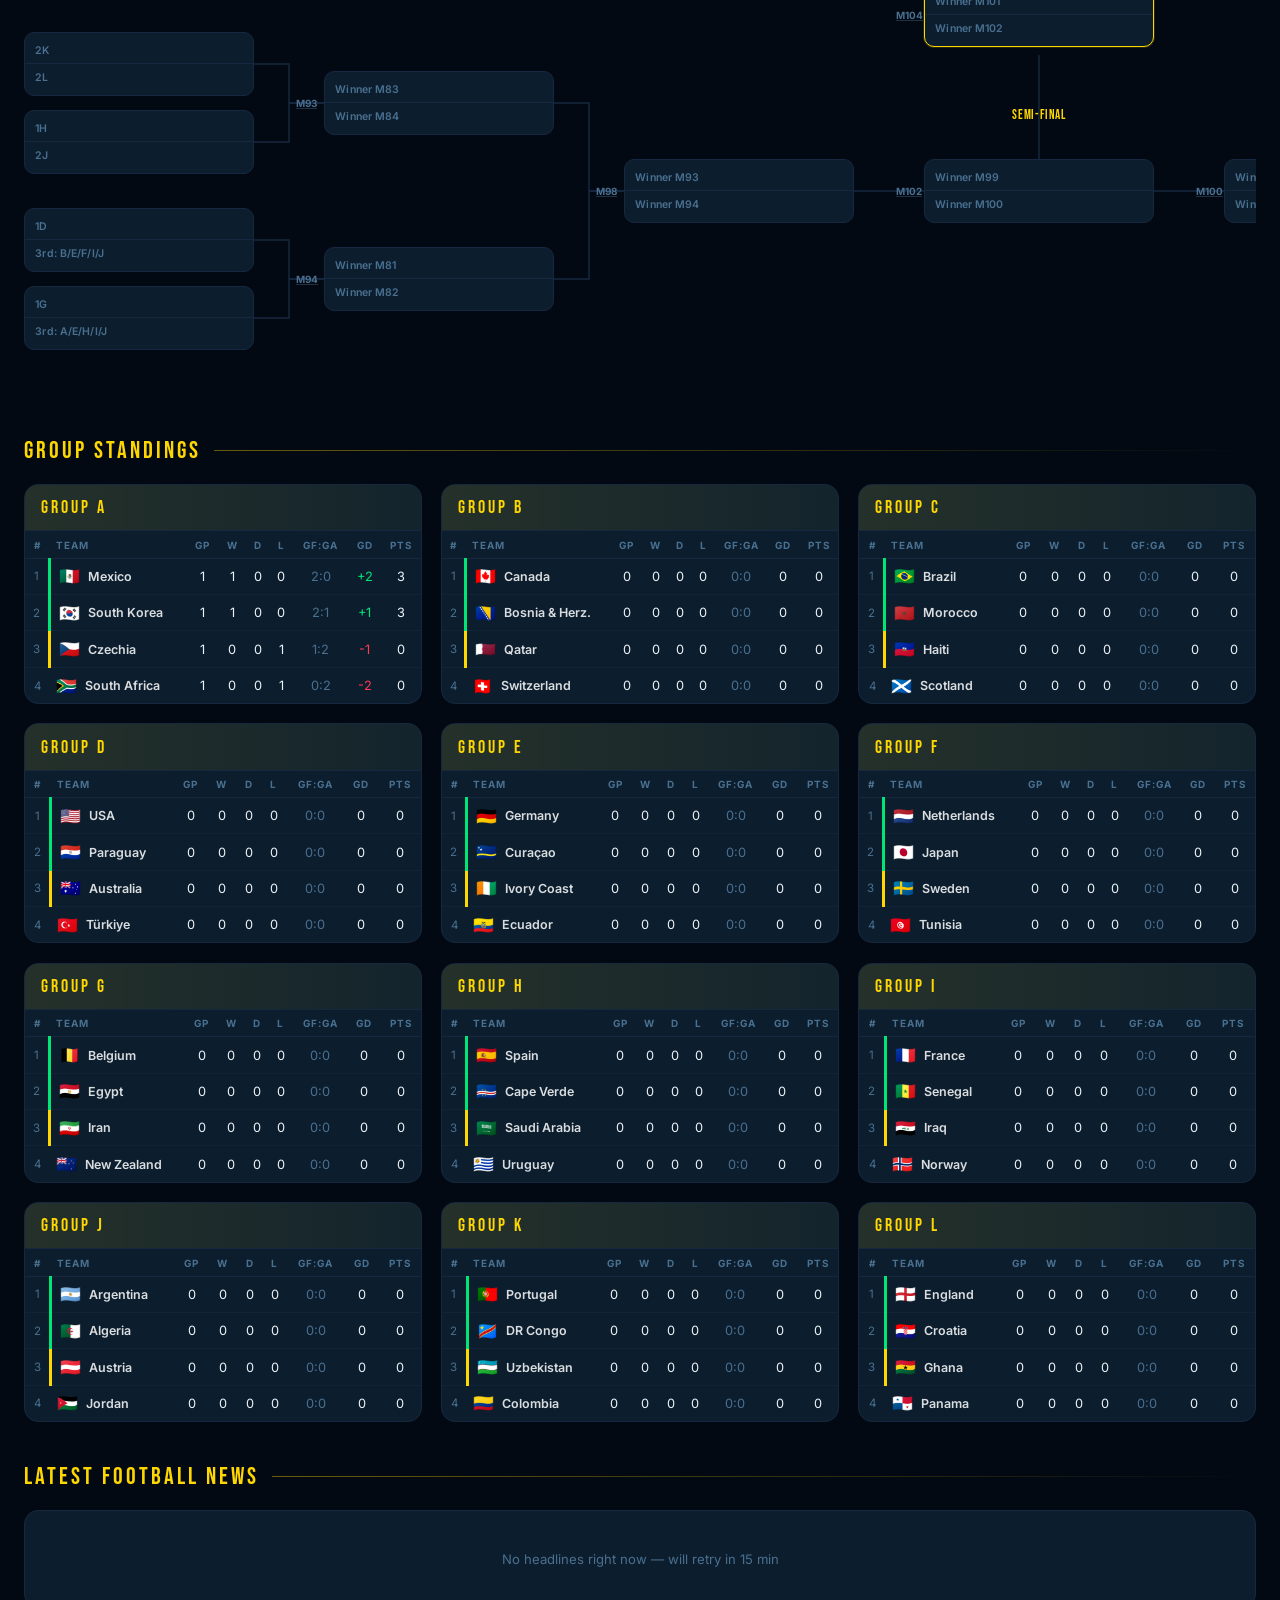
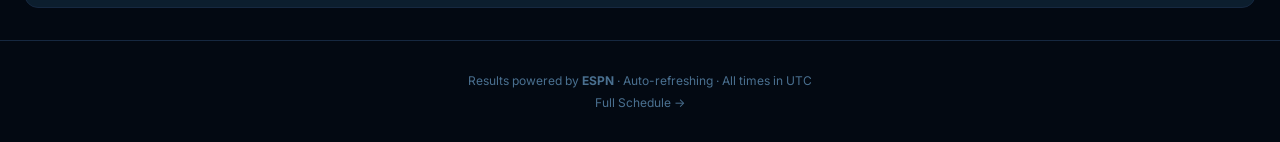
==== commit 5aeb3ccc: "Add files via upload" ====
--- a/index.html
+++ b/index.html
@@ -144,11 +144,8 @@
 .br-match-wrap{position:absolute}
 .br-match{background:var(--card);border:1px solid var(--border);border-radius:10px;overflow:hidden;font-size:.78rem;height:64px;display:flex;flex-direction:column;justify-content:center;position:relative}
 .br-mid{position:absolute;left:-28px;top:50%;transform:translateY(-50%);font-size:.62rem;font-weight:700;color:var(--muted);text-decoration:underline;text-decoration-color:rgba(74,112,144,.4)}
-.br-date{position:absolute;top:-18px;left:0;width:100%;font-size:.6rem;color:var(--muted);letter-spacing:.01em;white-space:nowrap;overflow:hidden;text-overflow:ellipsis}
 .br-match.br-final{border-color:var(--gold);box-shadow:0 0 0 1px rgba(255,215,0,.15)}
 .br-final-wrap{z-index:2}
-.br-third-wrap{opacity:.75}
-.br-third-wrap .br-match{border-style:dashed}
 .br-slot{display:flex;align-items:center;gap:.5rem;padding:.42rem .65rem;border-bottom:1px solid var(--border)}
 .br-slot:last-child{border-bottom:none}
 .br-slot.br-resolved{background:rgba(0,230,118,.05)}
@@ -1271,19 +1268,6 @@
   return `<div class="br-slot br-pending"><span class="br-name">${pendingLabel}</span></div>`;
 }
 
-// Formats a knockout match's kickoff as "Sat 28 Jun, 02:30 PM" in the
-// user's local timezone. Returns '' if the match id isn't found (so
-// callers can skip rendering the date row entirely rather than show
-// a broken string).
-function koDateLabel(matchId){
-  const m=MATCHES.find(x=>x.id===matchId);
-  if(!m||!m.utc) return '';
-  const d=new Date(m.utc);
-  const datePart=d.toLocaleDateString('en-IN',{weekday:'short',day:'numeric',month:'short',timeZone:USER_TZ}).replace(',','');
-  const timePart=d.toLocaleTimeString('en-IN',{hour:'2-digit',minute:'2-digit',hour12:true,timeZone:USER_TZ}).toUpperCase();
-  return `${datePart}, ${timePart}`;
-}
-
 // ── Bracket-tree geometry ──────────────────────────────────────
 // A real bracket isn't a set of independent columns — each match box
 // must be vertically centered against the midpoint of the TWO boxes
@@ -1291,7 +1275,7 @@
 // that geometry explicitly rather than relying on CSS grid/flex
 // (which can't express "center against two specific siblings").
 const BR_BOX_H=64;      // match box height in px (must match .br-match min-height below)
-const BR_R32_GAP=22;    // vertical gap between adjacent R32 boxes within a pair (widened to fit the date label above each box)
+const BR_R32_GAP=14;    // vertical gap between adjacent R32 boxes within a pair... 
 const BR_PAIR_GAP=34;   // ...and the larger gap between pairs
 const BR_COL_W=230;     // width of one column slot
 const BR_COL_GAP=70;    // horizontal gap between columns (room for connector lines)
@@ -1341,33 +1325,32 @@
   // Build R32 match HTML, keyed by id.
   const r32HtmlById={};
   BRACKET_R32.forEach(slot=>{
-    const resolved=resolveR32Match(slot);
-    const homeHtml=resolved.home
-      ? renderBracketSlot(resolved.home, slot.home.pos<=2?`${slot.home.pos}${slot.home.grp}`:`3rd: ${slot.home.pool.join('/')}`)
-      : renderBracketSlot(null, slot.home.pos<=2?`${slot.home.pos}${slot.home.grp}`:`3rd: ${slot.home.pool.join('/')}`);
-    const awayHtml=resolved.away
-      ? renderBracketSlot(resolved.away, slot.away.pos<=2?`${slot.away.pos}${slot.away.grp}`:`3rd: ${slot.away.pool.join('/')}`)
-      : renderBracketSlot(null, slot.away.pos<=2?`${slot.away.pos}${slot.away.grp}`:`3rd: ${slot.away.pool.join('/')}`);
+    let homeHtml,awayHtml;
+    if(slot.home.pos<=2){
+      const r=resolveGroupPos(slot.home.grp,slot.home.pos);
+      homeHtml=renderBracketSlot(r,`${slot.home.pos}${slot.home.grp}`);
+    } else {
+      homeHtml=renderBracketSlot(null,`3rd: ${slot.home.pool.join('/')}`);
+    }
+    if(slot.away.pos<=2){
+      const r=resolveGroupPos(slot.away.grp,slot.away.pos);
+      awayHtml=renderBracketSlot(r,`${slot.away.pos}${slot.away.grp}`);
+    } else {
+      awayHtml=renderBracketSlot(null,`3rd: ${slot.away.pool.join('/')}`);
+    }
     const playedMatch=MATCHES.find(m=>m.id===slot.id&&m.st!=='NS');
     let metaHtml='';
     if(playedMatch){
       metaHtml=`<div class="br-meta"><span>${playedMatch.st==='LIVE'?'<span class="br-live">LIVE</span>':'Full Time'}</span><span>${playedMatch.hs}–${playedMatch.as}</span></div>`;
     }
-    const dateLabel=koDateLabel(slot.id);
-    r32HtmlById[slot.id]=`<span class="br-mid">${slot.id}</span>${dateLabel?`<div class="br-date">${dateLabel}</div>`:''}<div class="br-match" data-id="${slot.id}">${homeHtml}${awayHtml}${metaHtml}</div>`;
+    r32HtmlById[slot.id]=`<span class="br-mid">${slot.id}</span><div class="br-match" data-id="${slot.id}">${homeHtml}${awayHtml}${metaHtml}</div>`;
   });
   function renderLater(id){
     const r=BRACKET_LATER.find(x=>x.id===id);
-    const resolved=resolveLaterMatch(id);
-    const verb=r.round==='3P'?'Loser':'Winner';
-    const homeHtml=resolved?.home
-      ? renderBracketSlot({teamId:resolved.home,locked:true}, `${verb} ${r.from[0]}`)
-      : renderBracketSlot(null, `${verb} ${r.from[0]}`);
-    const awayHtml=resolved?.away
-      ? renderBracketSlot({teamId:resolved.away,locked:true}, `${verb} ${r.from[1]}`)
-      : renderBracketSlot(null, `${verb} ${r.from[1]}`);
-    const dateLabel=koDateLabel(r.id);
-    return `<span class="br-mid">${r.id}</span>${dateLabel?`<div class="br-date">${dateLabel}</div>`:''}<div class="br-match ${r.round==='F'?'br-final':''}" data-id="${r.id}">${homeHtml}${awayHtml}</div>`;
+    return `<span class="br-mid">${r.id}</span><div class="br-match ${r.round==='F'?'br-final':''}" data-id="${r.id}">
+      <div class="br-slot br-pending"><span class="br-name">Winner ${r.from[0]}</span></div>
+      <div class="br-slot br-pending"><span class="br-name">Winner ${r.from[1]}</span></div>
+    </div>`;
   }
 
   // Bracket order on each side, top-to-bottom, matching FIFA's actual
@@ -1384,7 +1367,7 @@
   const qfCenters=brNextCenters(r16Centers);
   const sfCenters=qfCenters; // SF1/SF2 sit at the same height as their feeding QF pair midpoint
   const finalCenter=(sfCenters[0]+sfCenters[1])/2;
-  const totalHeightBase=r32Centers[r32Centers.length-1]+BR_BOX_H/2+20;
+  const totalHeight=r32Centers[r32Centers.length-1]+BR_BOX_H/2+20;
 
   // Column x-positions (left edge of each column), 7 columns total.
   const colX=[0,1,2,3,4,5,6].map(i=>i*(BR_COL_W+BR_COL_GAP));
@@ -1408,20 +1391,12 @@
     `<div class="br-match-wrap" style="left:${xMid}px;top:${sfCenters[0]-BR_BOX_H/2}px;width:${BR_COL_W}px">${renderLater('M101')}</div>` +
     `<div class="br-match-wrap" style="left:${xMid}px;top:${sfCenters[1]-BR_BOX_H/2}px;width:${BR_COL_W}px">${renderLater('M102')}</div>`;
   const finalHtml=`<div class="br-match-wrap br-final-wrap" style="left:${xMid}px;top:${finalCenter-BR_BOX_H/2}px;width:${BR_COL_W}px">${renderLater('M104')}</div>`;
-  // Third-place playoff sits below SF2, clearly separated from the main
-  // bracket flow (no connector lines into it) — matches FIFA's own
-  // reference layout, which places "Play-off for third place" at the
-  // bottom of the middle column.
-  const thirdPlaceTop=sfCenters[1]+BR_BOX_H/2+50;
-  const thirdPlaceHtml=`<div class="br-match-wrap br-third-wrap" style="left:${xMid}px;top:${thirdPlaceTop}px;width:${BR_COL_W}px">${renderLater('M103')}</div>`;
-  const totalHeight=Math.max(totalHeightBase, thirdPlaceTop+BR_BOX_H+20);
 
   const labels=[
     {x:xR32L,t:'ROUND OF 32'},{x:xR16L,t:'ROUND OF 16'},{x:xQFL,t:'QUARTERFINALS'},
-    {x:xMid,t:'FINAL',y:finalCenter-BR_BOX_H/2-48},
-    {x:xMid,t:'SEMI-FINAL',y:sfCenters[0]-BR_BOX_H/2-40},
-    {x:xMid,t:'SEMI-FINAL',y:sfCenters[1]-BR_BOX_H/2-40},
-    {x:xMid,t:'3RD PLACE PLAY-OFF',y:thirdPlaceTop-40},
+    {x:xMid,t:'FINAL',y:finalCenter-BR_BOX_H/2-30},
+    {x:xMid,t:'SEMI-FINAL',y:sfCenters[0]-BR_BOX_H/2-22},
+    {x:xMid,t:'SEMI-FINAL',y:sfCenters[1]-BR_BOX_H/2-22},
     {x:xQFR,t:'QUARTERFINALS'},{x:xR16R,t:'ROUND OF 16'},{x:xR32R,t:'ROUND OF 32'},
   ];
   const labelsHtml=labels.map(l=>`<div class="br-col-label" style="left:${l.x}px;width:${BR_COL_W}px${l.y!==undefined?`;top:${l.y}px`:''}">${l.t}</div>`).join('');
@@ -1464,7 +1439,7 @@
     <svg class="br-svg" width="${totalWidth}" height="${totalHeight+40}" style="position:absolute;top:30px;left:0;pointer-events:none">${svgPaths}</svg>
     <div class="br-labels" style="position:absolute;top:0;left:0;width:100%">${labelsHtml}</div>
     <div class="br-boxes" style="position:absolute;top:30px;left:0">
-      ${leftR32Html}${leftR16Html}${leftQFHtml}${sfHtml}${finalHtml}${thirdPlaceHtml}${rightQFHtml}${rightR16Html}${rightR32Html}
+      ${leftR32Html}${leftR16Html}${leftQFHtml}${sfHtml}${finalHtml}${rightQFHtml}${rightR16Html}${rightR32Html}
     </div>
   `;
 }
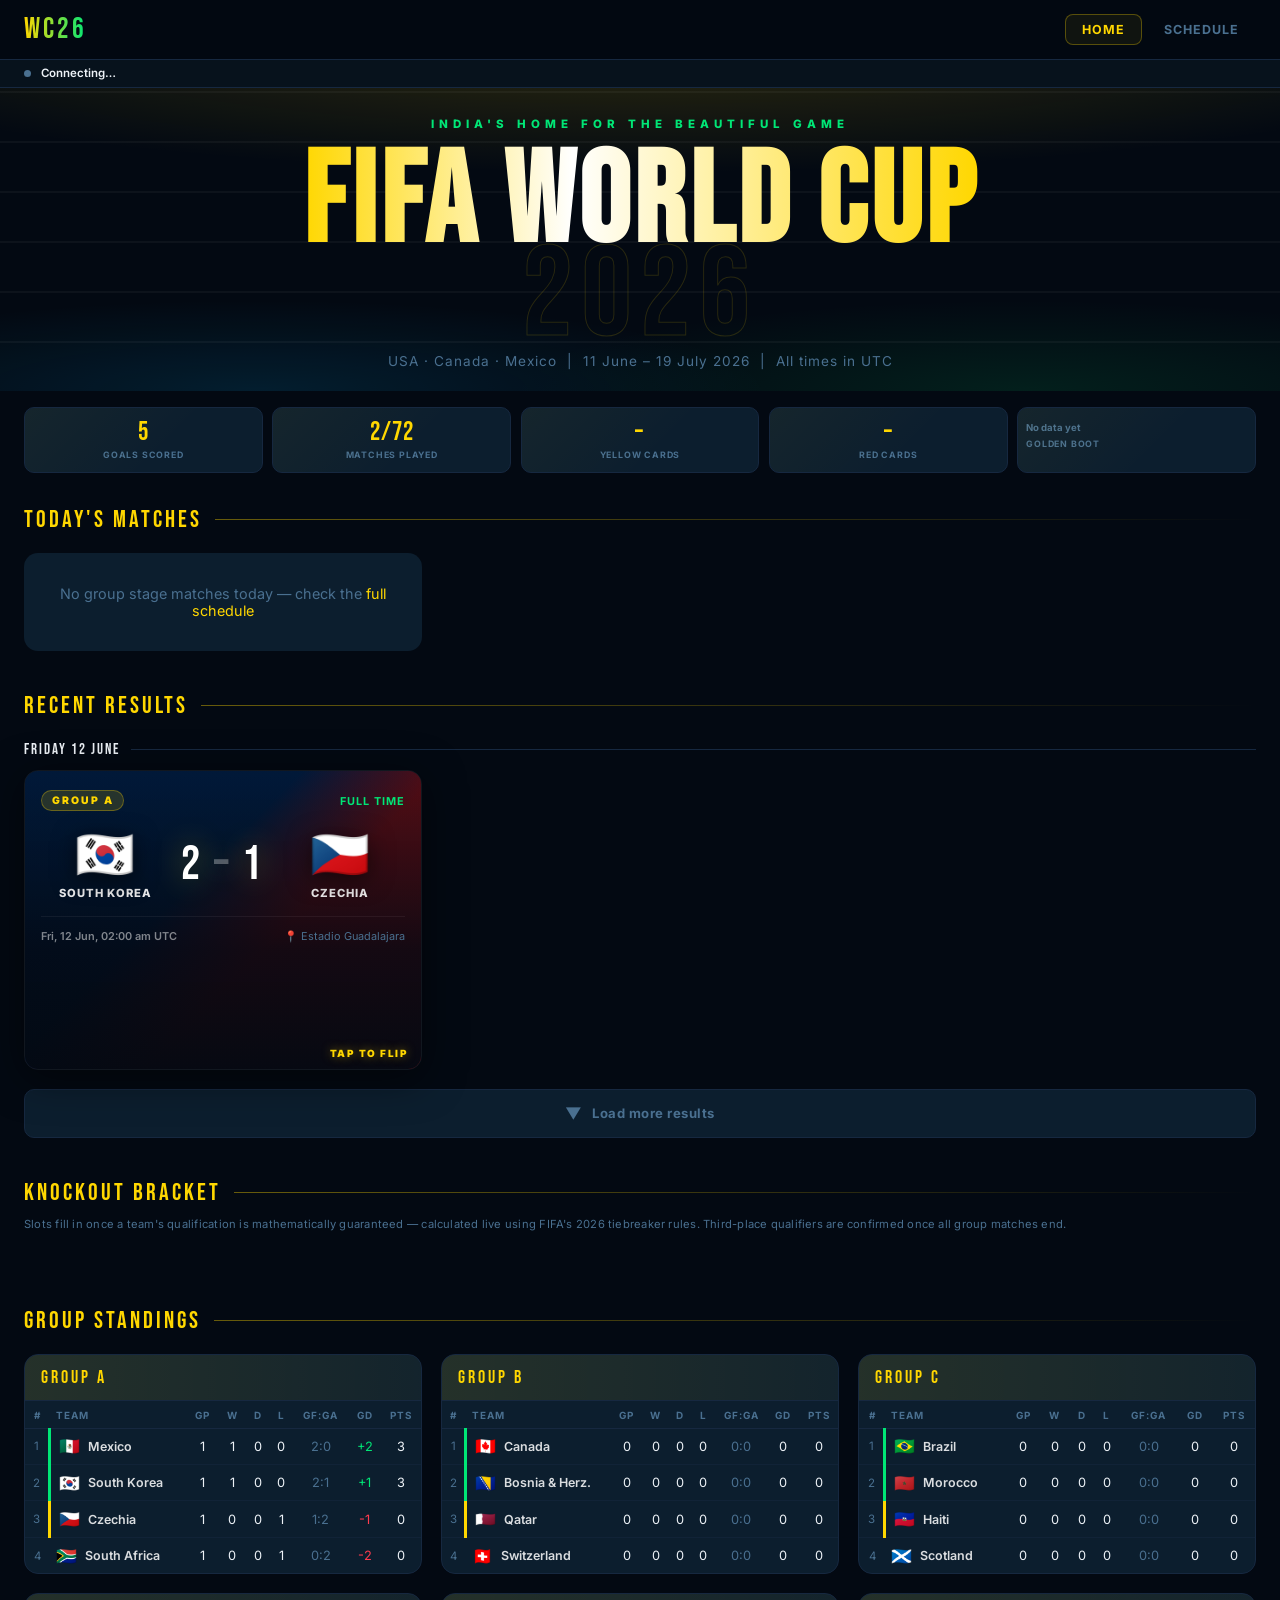
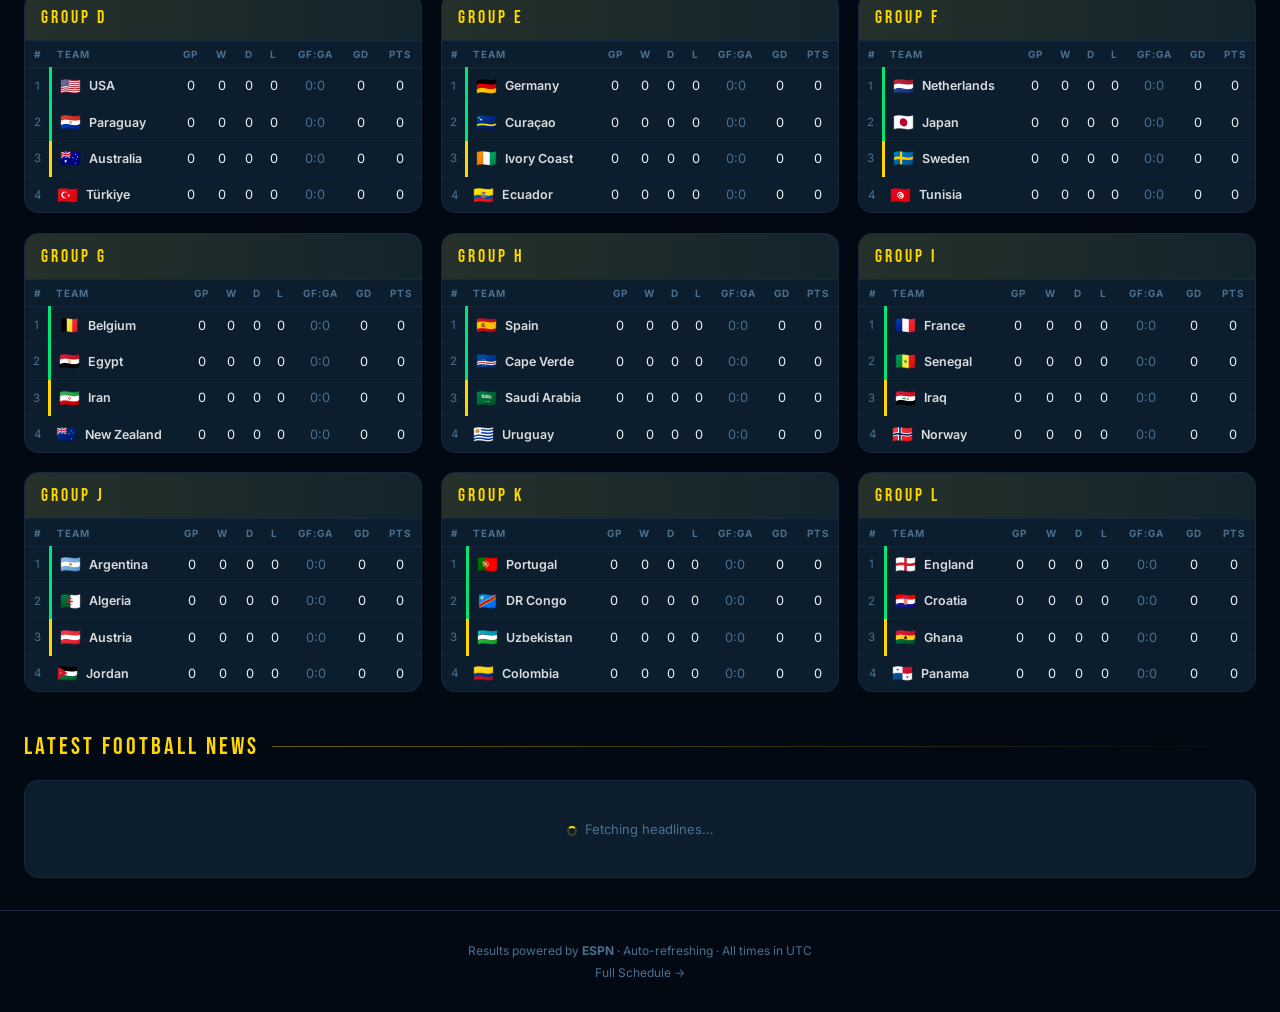
==== commit edf80b19: "Add files via upload" ====
--- a/index.html
+++ b/index.html
@@ -144,8 +144,11 @@
 .br-match-wrap{position:absolute}
 .br-match{background:var(--card);border:1px solid var(--border);border-radius:10px;overflow:hidden;font-size:.78rem;height:64px;display:flex;flex-direction:column;justify-content:center;position:relative}
 .br-mid{position:absolute;left:-28px;top:50%;transform:translateY(-50%);font-size:.62rem;font-weight:700;color:var(--muted);text-decoration:underline;text-decoration-color:rgba(74,112,144,.4)}
+.br-date{position:absolute;top:-18px;left:0;width:100%;font-size:.6rem;color:var(--muted);letter-spacing:.01em;white-space:nowrap;overflow:hidden;text-overflow:ellipsis}
 .br-match.br-final{border-color:var(--gold);box-shadow:0 0 0 1px rgba(255,215,0,.15)}
 .br-final-wrap{z-index:2}
+.br-third-wrap{opacity:.75}
+.br-third-wrap .br-match{border-style:dashed}
 .br-slot{display:flex;align-items:center;gap:.5rem;padding:.42rem .65rem;border-bottom:1px solid var(--border)}
 .br-slot:last-child{border-bottom:none}
 .br-slot.br-resolved{background:rgba(0,230,118,.05)}
@@ -433,6 +436,13 @@
 
 const ESPN_BASE = 'https://site.api.espn.com/apis/site/v2/sports/soccer/fifa.world/scoreboard';
 const GROUPS = ['A','B','C','D','E','F','G','H','I','J','K','L'];
+// Knockout-stage grp values, in the same MATCHES array as group matches.
+// Used wherever logic should track EVERY real match through the
+// tournament's end (live status, polling cadence, today's/recent
+// cards) — NOT for group-standings-table logic, which is genuinely
+// group-only and should keep using GROUPS directly.
+const KO_STAGES = ['R32','R16','QF','SF','3P','FIN'];
+const ALL_STAGES = [...GROUPS, ...KO_STAGES];
 
 // Map every possible ESPN name / abbreviation → our team ID
 const ESPN_MAP = {
@@ -586,7 +596,7 @@
 function patchMatches(live){
   let changed=false;
   live.forEach(r=>{
-    const m=MATCHES.find(m=>GROUPS.includes(m.grp)&&m.home===r.home&&m.away===r.away);
+    const m=MATCHES.find(m=>ALL_STAGES.includes(m.grp)&&m.home===r.home&&m.away===r.away);
     if(!m) return;
     if(m.st!==r.st||m.hs!==r.hs||m.as!==r.as){
       // If match just ended, clear stats cache so summary gets re-fetched with final data
@@ -608,7 +618,7 @@
 
 // ── Smart interval: faster when live ─────────────
 function nextInterval(){
-  const gm=MATCHES.filter(m=>GROUPS.includes(m.grp));
+  const gm=MATCHES.filter(m=>ALL_STAGES.includes(m.grp));
   if(gm.some(m=>m.st==='LIVE'))           return 30_000;   // 30s  — match in progress
   const now=Date.now();
   const soonNS=gm.some(m=>m.st==='NS'&&Math.abs(new Date(m.utc)-now)<3*3600_000);
@@ -745,6 +755,13 @@
   }
 };
 
+// Maps a match's grp field to its display label — "GROUP A" for group
+// stage, or the proper round name for knockout matches (so a R32/QF/FIN
+// match doesn't render as the literal nonsense "GROUP R32").
+function stageLabel(grp){
+  const KO_LABELS={R32:'ROUND OF 32',R16:'ROUND OF 16',QF:'QUARTER-FINAL',SF:'SEMI-FINAL',['3P']:'3RD PLACE PLAY-OFF',FIN:'FINAL'};
+  return KO_LABELS[grp]||`GROUP ${grp}`;
+}
 function buildCardFront(m,h,a,c1,c2){
   const isFT=m.st==='FT',isNS=m.st==='NS',isLive=m.st==='LIVE';
   const stTxt=isFT?'Full Time':isLive?(m.clock?m.clock+' 🔴':'🔴 Live'):fmtTime(m.utc)+' '+getTZLabel();
@@ -759,7 +776,7 @@
     <div class="mc-dark"></div>
     <div class="mc-body">
       <div class="mc-top">
-        <span class="mc-grp">GROUP ${m.grp}</span>
+        <span class="mc-grp">${stageLabel(m.grp)}</span>
         <span class="mc-st ${stCls}">${stTxt}</span>
       </div>
       <div class="mc-teams">
@@ -838,7 +855,7 @@
 
   const inner=!hasAnyData
     ?`<div class="mb-score-line">
-        <span class="mb-grp-lbl">${isLive?'🔴 ':''}GROUP ${m.grp} · ${statusTxt}</span>
+        <span class="mb-grp-lbl">${isLive?'🔴 ':''}${stageLabel(m.grp)} · ${statusTxt}</span>
         <span class="mb-score-big">${m.hs} – ${m.as}</span>
       </div>
       <div class="mb-no-data">
@@ -847,7 +864,7 @@
       </div>
       <div class="mb-flip-back">TAP TO FLIP</div>`
     :`<div class="mb-score-line">
-        <span class="mb-grp-lbl" style="${isLive?'color:var(--red)':''}">${isLive?'🔴 ':''}GROUP ${m.grp} · ${statusTxt}</span>
+        <span class="mb-grp-lbl" style="${isLive?'color:var(--red)':''}">${isLive?'🔴 ':''}${stageLabel(m.grp)} · ${statusTxt}</span>
         <span class="mb-score-big">${m.hs} – ${m.as}</span>
       </div>
       <div class="mb-teams-lbl"><span>${h.flag} ${h.name}</span><span>${a.flag} ${a.name}</span></div>
@@ -909,7 +926,7 @@
 
   return `<div class="mc-clip mc-clip-back" style="background:${backBg}">
     <div class="ns-back-header">
-      <span class="ns-back-title">GROUP ${m.grp} · MATCH PREVIEW</span>
+      <span class="ns-back-title">${stageLabel(m.grp)} · MATCH PREVIEW</span>
     </div>
     <div class="ns-section-lbl">WIN PROBABILITY <span class="ns-disclaimer">based on FIFA rankings</span></div>
     <div class="wp-bars">
@@ -947,7 +964,7 @@
       <div class="mc-dark"></div>
       <div class="mc-body">
         <div class="mc-top">
-          <span class="mc-grp">GROUP ${m.grp}</span>
+          <span class="mc-grp">${stageLabel(m.grp)}</span>
           <span class="mc-st">${fmtTime(m.utc)} IST</span>
         </div>
         <div class="mc-teams">
@@ -972,7 +989,7 @@
   return `<div class="mc" style="--mc-grad:${grad}">
     <div class="mc-bg"></div><div class="mc-dark"></div>
     <div class="mc-body">
-      <div class="mc-top"><span class="mc-grp">GROUP ${m.grp}</span><span class="mc-st live">${m.clock?m.clock+' 🔴':'🔴 Live'}</span></div>
+      <div class="mc-top"><span class="mc-grp">${stageLabel(m.grp)}</span><span class="mc-st live">${m.clock?m.clock+' 🔴':'🔴 Live'}</span></div>
       <div class="mc-teams">
         <div class="mc-team"><div class="mc-flag">${h.flag}</div><div class="mc-nm"><a href="team.html?team=${m.home}">${h.name}</a></div></div>
         <div class="mc-mid"><div class="mc-score">${m.hs}<span class="s"> – </span>${m.as}</div></div>
@@ -1268,6 +1285,19 @@
   return `<div class="br-slot br-pending"><span class="br-name">${pendingLabel}</span></div>`;
 }
 
+// Formats a knockout match's kickoff as "Sat 28 Jun, 02:30 PM" in the
+// user's local timezone. Returns '' if the match id isn't found (so
+// callers can skip rendering the date row entirely rather than show
+// a broken string).
+function koDateLabel(matchId){
+  const m=MATCHES.find(x=>x.id===matchId);
+  if(!m||!m.utc) return '';
+  const d=new Date(m.utc);
+  const datePart=d.toLocaleDateString('en-IN',{weekday:'short',day:'numeric',month:'short',timeZone:USER_TZ}).replace(',','');
+  const timePart=d.toLocaleTimeString('en-IN',{hour:'2-digit',minute:'2-digit',hour12:true,timeZone:USER_TZ}).toUpperCase();
+  return `${datePart}, ${timePart}`;
+}
+
 // ── Bracket-tree geometry ──────────────────────────────────────
 // A real bracket isn't a set of independent columns — each match box
 // must be vertically centered against the midpoint of the TWO boxes
@@ -1275,7 +1305,7 @@
 // that geometry explicitly rather than relying on CSS grid/flex
 // (which can't express "center against two specific siblings").
 const BR_BOX_H=64;      // match box height in px (must match .br-match min-height below)
-const BR_R32_GAP=14;    // vertical gap between adjacent R32 boxes within a pair... 
+const BR_R32_GAP=22;    // vertical gap between adjacent R32 boxes within a pair (widened to fit the date label above each box)
 const BR_PAIR_GAP=34;   // ...and the larger gap between pairs
 const BR_COL_W=230;     // width of one column slot
 const BR_COL_GAP=70;    // horizontal gap between columns (room for connector lines)
@@ -1325,32 +1355,33 @@
   // Build R32 match HTML, keyed by id.
   const r32HtmlById={};
   BRACKET_R32.forEach(slot=>{
-    let homeHtml,awayHtml;
-    if(slot.home.pos<=2){
-      const r=resolveGroupPos(slot.home.grp,slot.home.pos);
-      homeHtml=renderBracketSlot(r,`${slot.home.pos}${slot.home.grp}`);
-    } else {
-      homeHtml=renderBracketSlot(null,`3rd: ${slot.home.pool.join('/')}`);
-    }
-    if(slot.away.pos<=2){
-      const r=resolveGroupPos(slot.away.grp,slot.away.pos);
-      awayHtml=renderBracketSlot(r,`${slot.away.pos}${slot.away.grp}`);
-    } else {
-      awayHtml=renderBracketSlot(null,`3rd: ${slot.away.pool.join('/')}`);
-    }
+    const resolved=resolveR32Match(slot);
+    const homeHtml=resolved.home
+      ? renderBracketSlot(resolved.home, slot.home.pos<=2?`${slot.home.pos}${slot.home.grp}`:`3rd: ${slot.home.pool.join('/')}`)
+      : renderBracketSlot(null, slot.home.pos<=2?`${slot.home.pos}${slot.home.grp}`:`3rd: ${slot.home.pool.join('/')}`);
+    const awayHtml=resolved.away
+      ? renderBracketSlot(resolved.away, slot.away.pos<=2?`${slot.away.pos}${slot.away.grp}`:`3rd: ${slot.away.pool.join('/')}`)
+      : renderBracketSlot(null, slot.away.pos<=2?`${slot.away.pos}${slot.away.grp}`:`3rd: ${slot.away.pool.join('/')}`);
     const playedMatch=MATCHES.find(m=>m.id===slot.id&&m.st!=='NS');
     let metaHtml='';
     if(playedMatch){
       metaHtml=`<div class="br-meta"><span>${playedMatch.st==='LIVE'?'<span class="br-live">LIVE</span>':'Full Time'}</span><span>${playedMatch.hs}–${playedMatch.as}</span></div>`;
     }
-    r32HtmlById[slot.id]=`<span class="br-mid">${slot.id}</span><div class="br-match" data-id="${slot.id}">${homeHtml}${awayHtml}${metaHtml}</div>`;
+    const dateLabel=koDateLabel(slot.id);
+    r32HtmlById[slot.id]=`<span class="br-mid">${slot.id}</span>${dateLabel?`<div class="br-date">${dateLabel}</div>`:''}<div class="br-match" data-id="${slot.id}">${homeHtml}${awayHtml}${metaHtml}</div>`;
   });
   function renderLater(id){
     const r=BRACKET_LATER.find(x=>x.id===id);
-    return `<span class="br-mid">${r.id}</span><div class="br-match ${r.round==='F'?'br-final':''}" data-id="${r.id}">
-      <div class="br-slot br-pending"><span class="br-name">Winner ${r.from[0]}</span></div>
-      <div class="br-slot br-pending"><span class="br-name">Winner ${r.from[1]}</span></div>
-    </div>`;
+    const resolved=resolveLaterMatch(id);
+    const verb=r.round==='3P'?'Loser':'Winner';
+    const homeHtml=resolved?.home
+      ? renderBracketSlot({teamId:resolved.home,locked:true}, `${verb} ${r.from[0]}`)
+      : renderBracketSlot(null, `${verb} ${r.from[0]}`);
+    const awayHtml=resolved?.away
+      ? renderBracketSlot({teamId:resolved.away,locked:true}, `${verb} ${r.from[1]}`)
+      : renderBracketSlot(null, `${verb} ${r.from[1]}`);
+    const dateLabel=koDateLabel(r.id);
+    return `<span class="br-mid">${r.id}</span>${dateLabel?`<div class="br-date">${dateLabel}</div>`:''}<div class="br-match ${r.round==='F'?'br-final':''}" data-id="${r.id}">${homeHtml}${awayHtml}</div>`;
   }
 
   // Bracket order on each side, top-to-bottom, matching FIFA's actual
@@ -1367,7 +1398,7 @@
   const qfCenters=brNextCenters(r16Centers);
   const sfCenters=qfCenters; // SF1/SF2 sit at the same height as their feeding QF pair midpoint
   const finalCenter=(sfCenters[0]+sfCenters[1])/2;
-  const totalHeight=r32Centers[r32Centers.length-1]+BR_BOX_H/2+20;
+  const totalHeightBase=r32Centers[r32Centers.length-1]+BR_BOX_H/2+20;
 
   // Column x-positions (left edge of each column), 7 columns total.
   const colX=[0,1,2,3,4,5,6].map(i=>i*(BR_COL_W+BR_COL_GAP));
@@ -1391,12 +1422,20 @@
     `<div class="br-match-wrap" style="left:${xMid}px;top:${sfCenters[0]-BR_BOX_H/2}px;width:${BR_COL_W}px">${renderLater('M101')}</div>` +
     `<div class="br-match-wrap" style="left:${xMid}px;top:${sfCenters[1]-BR_BOX_H/2}px;width:${BR_COL_W}px">${renderLater('M102')}</div>`;
   const finalHtml=`<div class="br-match-wrap br-final-wrap" style="left:${xMid}px;top:${finalCenter-BR_BOX_H/2}px;width:${BR_COL_W}px">${renderLater('M104')}</div>`;
+  // Third-place playoff sits below SF2, clearly separated from the main
+  // bracket flow (no connector lines into it) — matches FIFA's own
+  // reference layout, which places "Play-off for third place" at the
+  // bottom of the middle column.
+  const thirdPlaceTop=sfCenters[1]+BR_BOX_H/2+50;
+  const thirdPlaceHtml=`<div class="br-match-wrap br-third-wrap" style="left:${xMid}px;top:${thirdPlaceTop}px;width:${BR_COL_W}px">${renderLater('M103')}</div>`;
+  const totalHeight=Math.max(totalHeightBase, thirdPlaceTop+BR_BOX_H+20);
 
   const labels=[
     {x:xR32L,t:'ROUND OF 32'},{x:xR16L,t:'ROUND OF 16'},{x:xQFL,t:'QUARTERFINALS'},
-    {x:xMid,t:'FINAL',y:finalCenter-BR_BOX_H/2-30},
-    {x:xMid,t:'SEMI-FINAL',y:sfCenters[0]-BR_BOX_H/2-22},
-    {x:xMid,t:'SEMI-FINAL',y:sfCenters[1]-BR_BOX_H/2-22},
+    {x:xMid,t:'FINAL',y:finalCenter-BR_BOX_H/2-48},
+    {x:xMid,t:'SEMI-FINAL',y:sfCenters[0]-BR_BOX_H/2-40},
+    {x:xMid,t:'SEMI-FINAL',y:sfCenters[1]-BR_BOX_H/2-40},
+    {x:xMid,t:'3RD PLACE PLAY-OFF',y:thirdPlaceTop-40},
     {x:xQFR,t:'QUARTERFINALS'},{x:xR16R,t:'ROUND OF 16'},{x:xR32R,t:'ROUND OF 32'},
   ];
   const labelsHtml=labels.map(l=>`<div class="br-col-label" style="left:${l.x}px;width:${BR_COL_W}px${l.y!==undefined?`;top:${l.y}px`:''}">${l.t}</div>`).join('');
@@ -1439,7 +1478,7 @@
     <svg class="br-svg" width="${totalWidth}" height="${totalHeight+40}" style="position:absolute;top:30px;left:0;pointer-events:none">${svgPaths}</svg>
     <div class="br-labels" style="position:absolute;top:0;left:0;width:100%">${labelsHtml}</div>
     <div class="br-boxes" style="position:absolute;top:30px;left:0">
-      ${leftR32Html}${leftR16Html}${leftQFHtml}${sfHtml}${finalHtml}${rightQFHtml}${rightR16Html}${rightR32Html}
+      ${leftR32Html}${leftR16Html}${leftQFHtml}${sfHtml}${finalHtml}${thirdPlaceHtml}${rightQFHtml}${rightR16Html}${rightR32Html}
     </div>
   `;
 }
@@ -1454,7 +1493,7 @@
   // Clear existing countdown timers
   Object.values(cdTimers).forEach(clearInterval);
 
-  const gm=MATCHES.filter(m=>GROUPS.includes(m.grp));
+  const gm=MATCHES.filter(m=>ALL_STAGES.includes(m.grp));
   const ft=gm.filter(m=>m.st==='FT');
   const live=gm.filter(m=>m.st==='LIVE');
   // Exclude NS matches whose kickoff was >3h ago — these are stale (ESPN didn't update us yet)
@@ -1612,7 +1651,7 @@
 
   renderAll();
 
-  const isLiveNow=MATCHES.some(m=>GROUPS.includes(m.grp)&&m.st==='LIVE');
+  const isLiveNow=MATCHES.some(m=>ALL_STAGES.includes(m.grp)&&m.st==='LIVE');
   const ms=nextInterval();
 
   // Left label: 🔴 Live Match OR "Next match in Xh Ym"
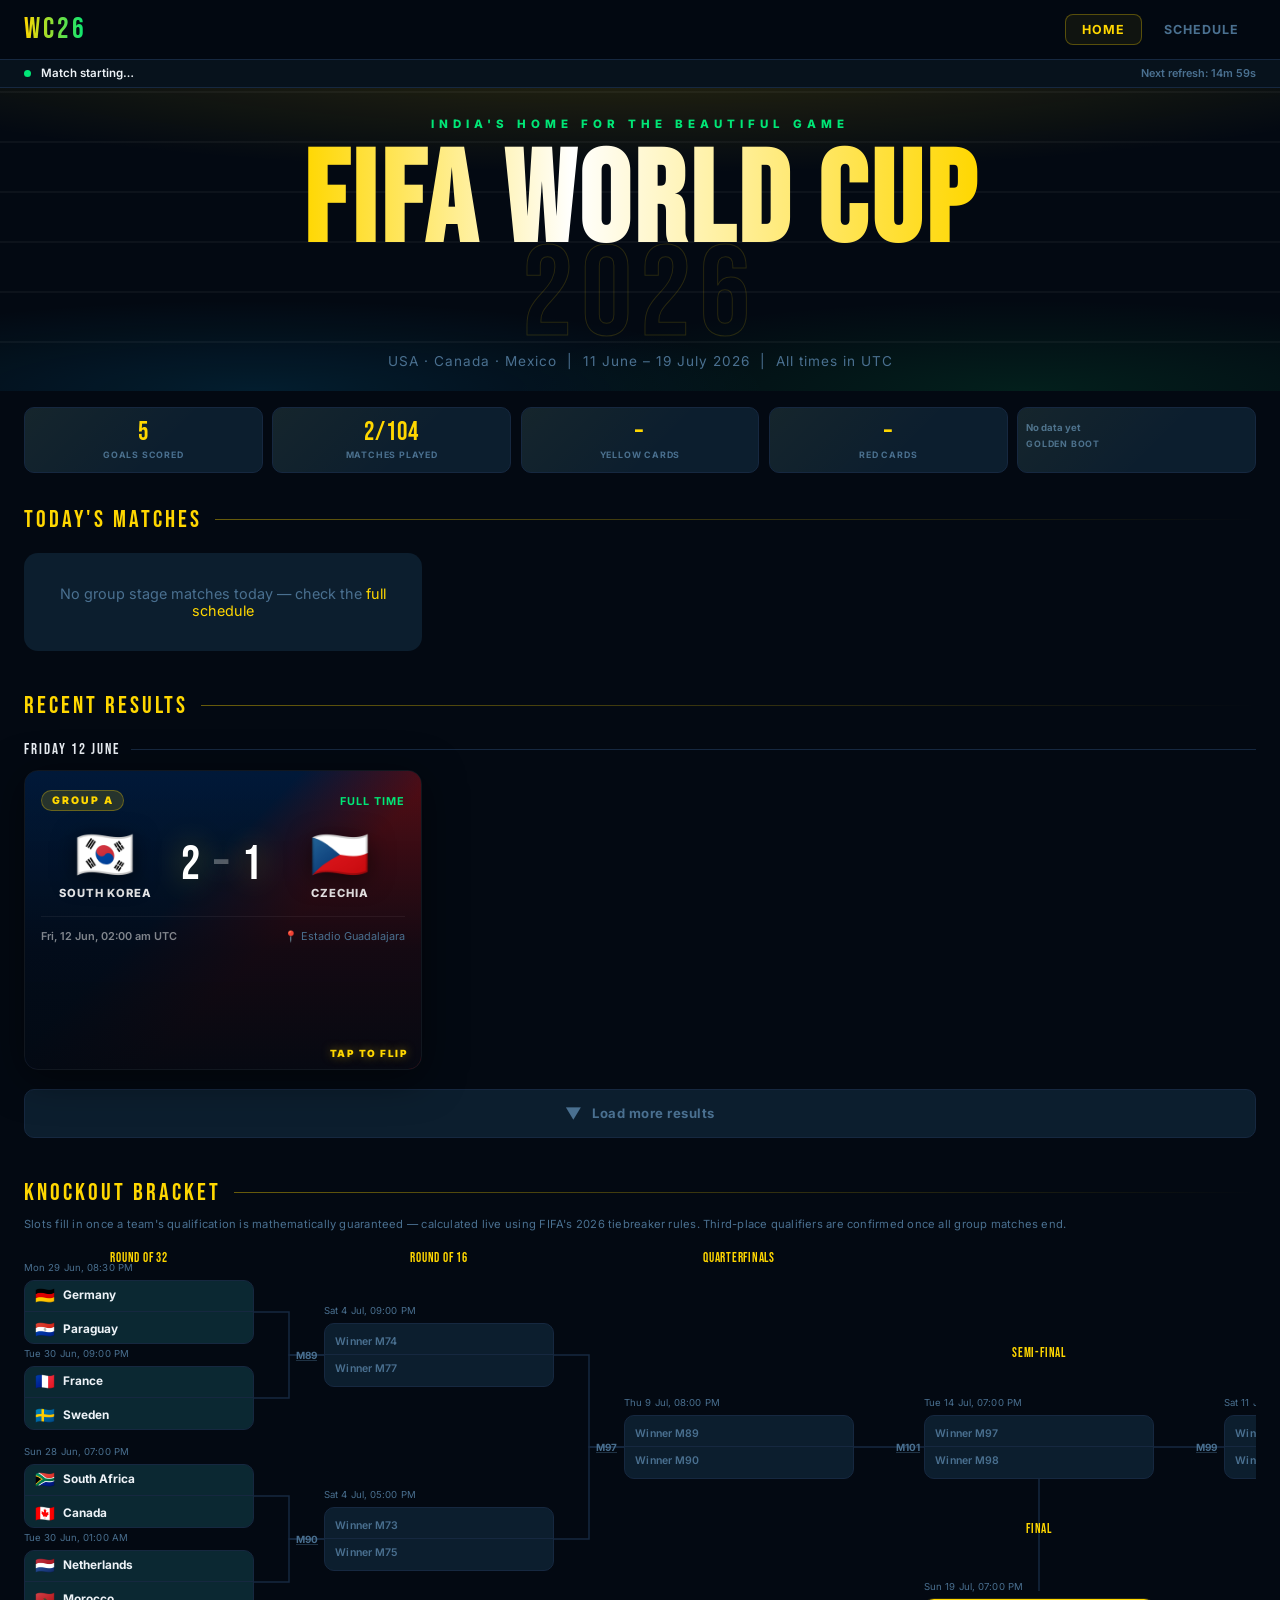
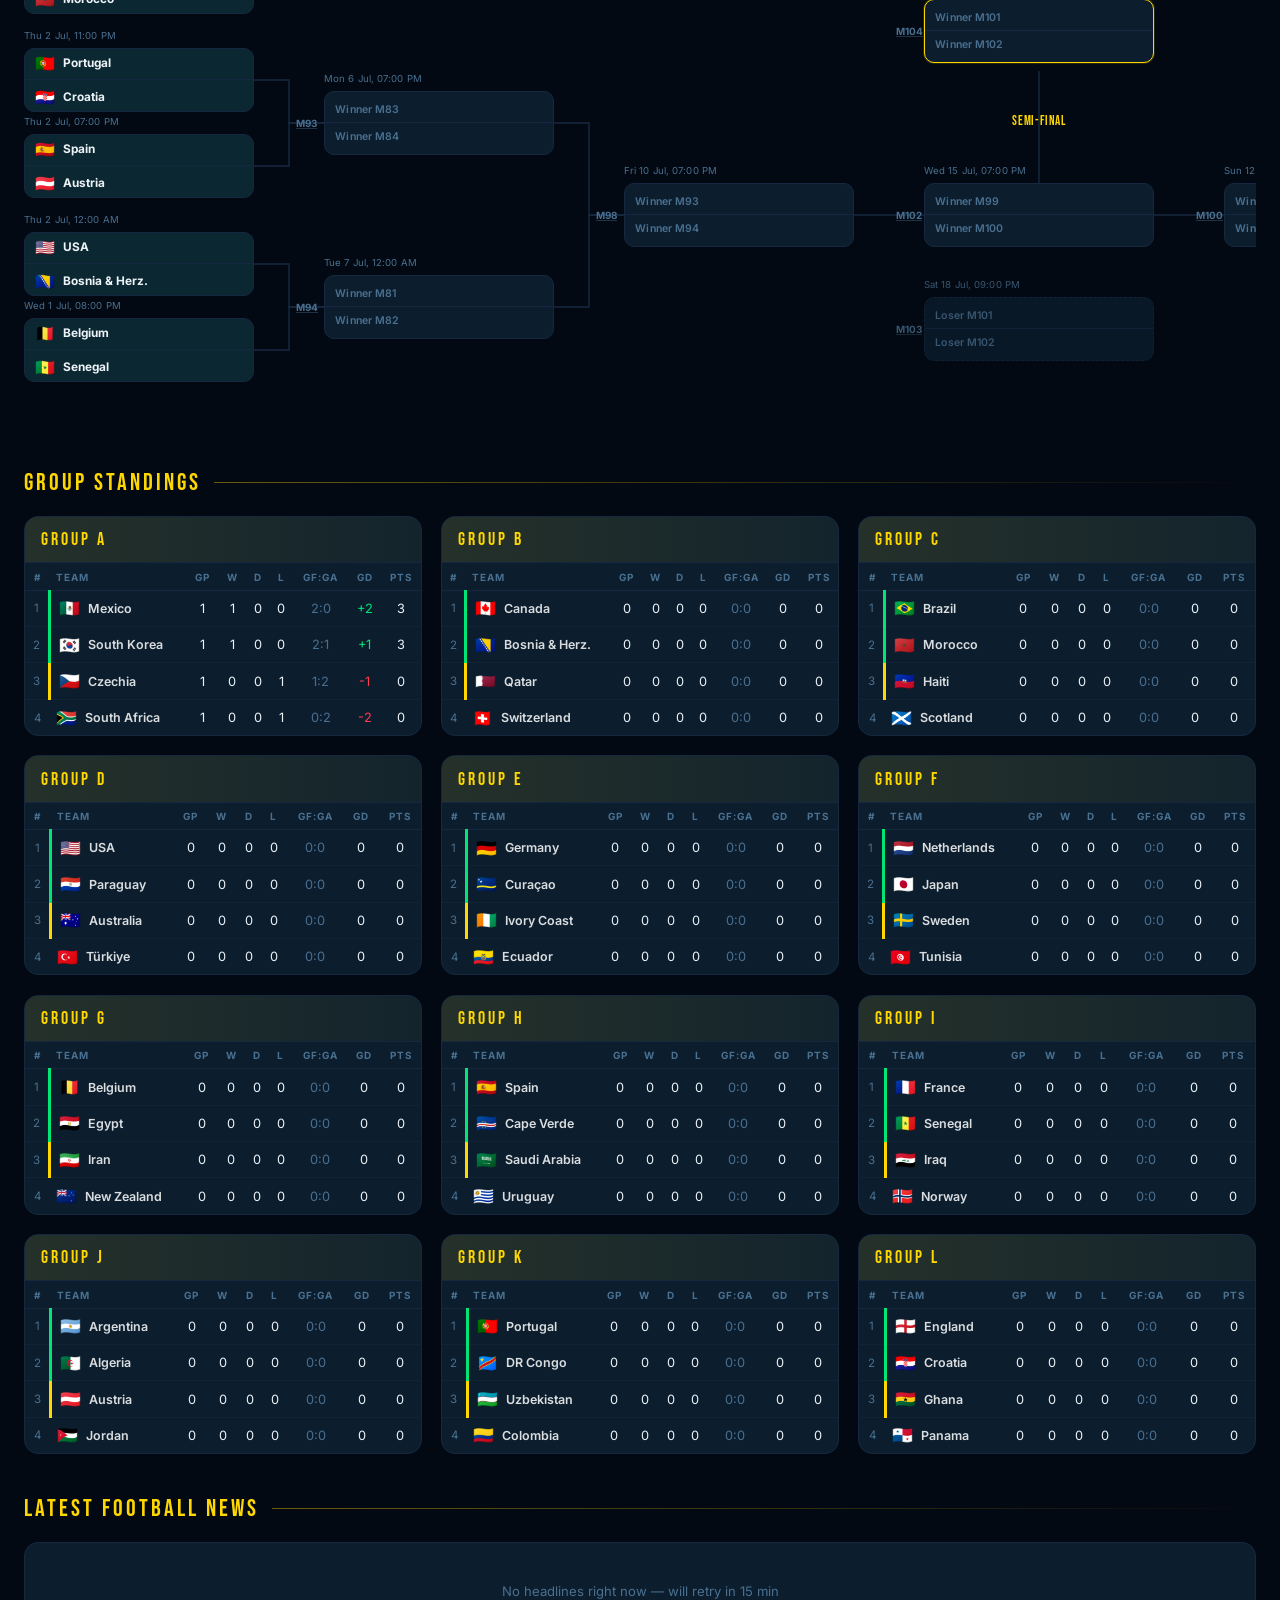
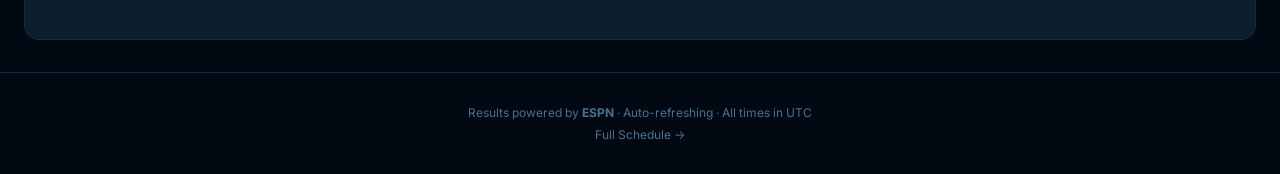
==== commit 7b0093f8: "Add files via upload" ====
--- a/index.html
+++ b/index.html
@@ -154,7 +154,7 @@
 .br-slot.br-resolved{background:rgba(0,230,118,.05)}
 .br-slot.br-pending{color:var(--muted)}
 .br-flag{font-size:1rem;flex-shrink:0}
-.br-name{flex:1;font-weight:700;white-space:nowrap;overflow:hidden;text-overflow:ellipsis;font-size:.74rem}
+.br-name{flex:1;min-width:0;font-weight:700;white-space:nowrap;overflow:hidden;text-overflow:ellipsis;font-size:.74rem}
 .br-pending .br-name{font-weight:600;color:var(--muted);font-size:.66rem;letter-spacing:.01em}
 .br-score{font-family:'Orbitron',monospace;font-weight:900;color:var(--gold);font-size:.78rem;min-width:18px;text-align:right}
 .br-meta{font-size:.6rem;color:var(--muted);padding:.3rem .65rem;border-top:1px solid var(--border);display:flex;justify-content:space-between}
@@ -562,7 +562,6 @@
 // Fetch recent window + any match dates missing espnId (regardless of age)
 // This ensures old matches like June 12 still get their event IDs and summary data
 async function fetchAllRecent(){
-  const GRPS=['A','B','C','D','E','F','G','H','I','J','K','L'];
   const datesToFetch=new Set();
 
   // Standard rolling window: 3 days back + today + tomorrow
@@ -574,7 +573,7 @@
   // Also fetch the specific date of ANY match that hasn't received an espnId yet
   // (covers old matches that fell outside the rolling window before getting their ID)
   const tomorrow=new Date(Date.now()+86400000);
-  MATCHES.filter(m=>GRPS.includes(m.grp)&&!m.espnId).forEach(m=>{
+  MATCHES.filter(m=>ALL_STAGES.includes(m.grp)&&!m.espnId).forEach(m=>{
     const d=new Date(m.utc);
     if(d<=tomorrow){ // skip future matches beyond tomorrow
       datesToFetch.add(d.toISOString().slice(0,10).replace(/-/g,''));
@@ -636,8 +635,7 @@
 
 // Compute "Next match in Xh Ym" from upcoming NS matches
 function nextMatchLabel(){
-  const GRPS=['A','B','C','D','E','F','G','H','I','J','K','L'];
-  const upcoming=MATCHES.filter(m=>GRPS.includes(m.grp)&&m.st==='NS')
+  const upcoming=MATCHES.filter(m=>ALL_STAGES.includes(m.grp)&&m.st==='NS')
     .sort((a,b)=>new Date(a.utc)-new Date(b.utc));
   if(!upcoming.length) return 'No upcoming matches';
   const diffMs=new Date(upcoming[0].utc)-Date.now();
@@ -1151,8 +1149,7 @@
 // After each ESPN poll, fetch summary stats for FT matches that don't have them yet
 const _statsFetched=new Set();
 async function fetchPendingStats(){
-  const GRPS=['A','B','C','D','E','F','G','H','I','J','K','L'];
-  const ftAll=MATCHES.filter(m=>GRPS.includes(m.grp)&&(m.st==='FT'||m.st==='LIVE'));
+  const ftAll=MATCHES.filter(m=>ALL_STAGES.includes(m.grp)&&(m.st==='FT'||m.st==='LIVE'));
   const noId=ftAll.filter(m=>!m.espnId);
   const pending=ftAll.filter(m=>m.espnId&&!m.stats&&!_statsFetched.has(m.espnId));
 
@@ -1202,8 +1199,7 @@
 // Golden Boot — top 3 scorers from match scorer data
 function getTopScorers(){
   const tally={};
-  const GRPS=['A','B','C','D','E','F','G','H','I','J','K','L'];
-  MATCHES.filter(m=>GRPS.includes(m.grp)&&m.st==='FT').forEach(m=>{
+  MATCHES.filter(m=>ALL_STAGES.includes(m.grp)&&m.st==='FT').forEach(m=>{
     if(!m.scorers) return;
     m.scorers.home.filter(s=>!s.og&&s.player).forEach(s=>{
       if(!tally[s.player]) tally[s.player]={g:0,tid:m.home};
@@ -1243,17 +1239,16 @@
 //  LIVE TOURNAMENT STATS
 // ══════════════════════════════════════════════════
 function computeAndRenderStats(){
-  const GRPS=['A','B','C','D','E','F','G','H','I','J','K','L'];
-  const ft=MATCHES.filter(m=>GRPS.includes(m.grp)&&m.st==='FT');
-  const live=MATCHES.filter(m=>GRPS.includes(m.grp)&&m.st==='LIVE');
+  const ft=MATCHES.filter(m=>ALL_STAGES.includes(m.grp)&&m.st==='FT');
+  const live=MATCHES.filter(m=>ALL_STAGES.includes(m.grp)&&m.st==='LIVE');
   const goals=ft.reduce((s,m)=>s+(m.hs||0)+(m.as||0),0)
              +live.reduce((s,m)=>s+(m.hs||0)+(m.as||0),0);
   const played=ft.length;
 
-  // Cards — count from ALL group matches with card data (FT + LIVE)
+  // Cards — count from ALL matches (group + knockout) with card data (FT + LIVE)
   // This was the original working approach; restricting to ft[] broke red card detection
   let yellow=0, red=0;
-  MATCHES.filter(m=>GRPS.includes(m.grp)).forEach(m=>{
+  MATCHES.filter(m=>ALL_STAGES.includes(m.grp)).forEach(m=>{
     if(m.cards?.length){
       yellow+=m.cards.filter(c=>c.color==='yellow').length;
       red   +=m.cards.filter(c=>c.color==='red').length;
@@ -1265,7 +1260,7 @@
 
   const set=(id,v)=>{const el=document.getElementById(id);if(el)el.textContent=v;};
   set('st-goals',  goals||'–');
-  set('st-played', played?`${played}/72`:'–');
+  set('st-played', played?`${played}/104`:'–');
   set('st-yellow', yellow||'–');
   set('st-red',    red||'–');
 
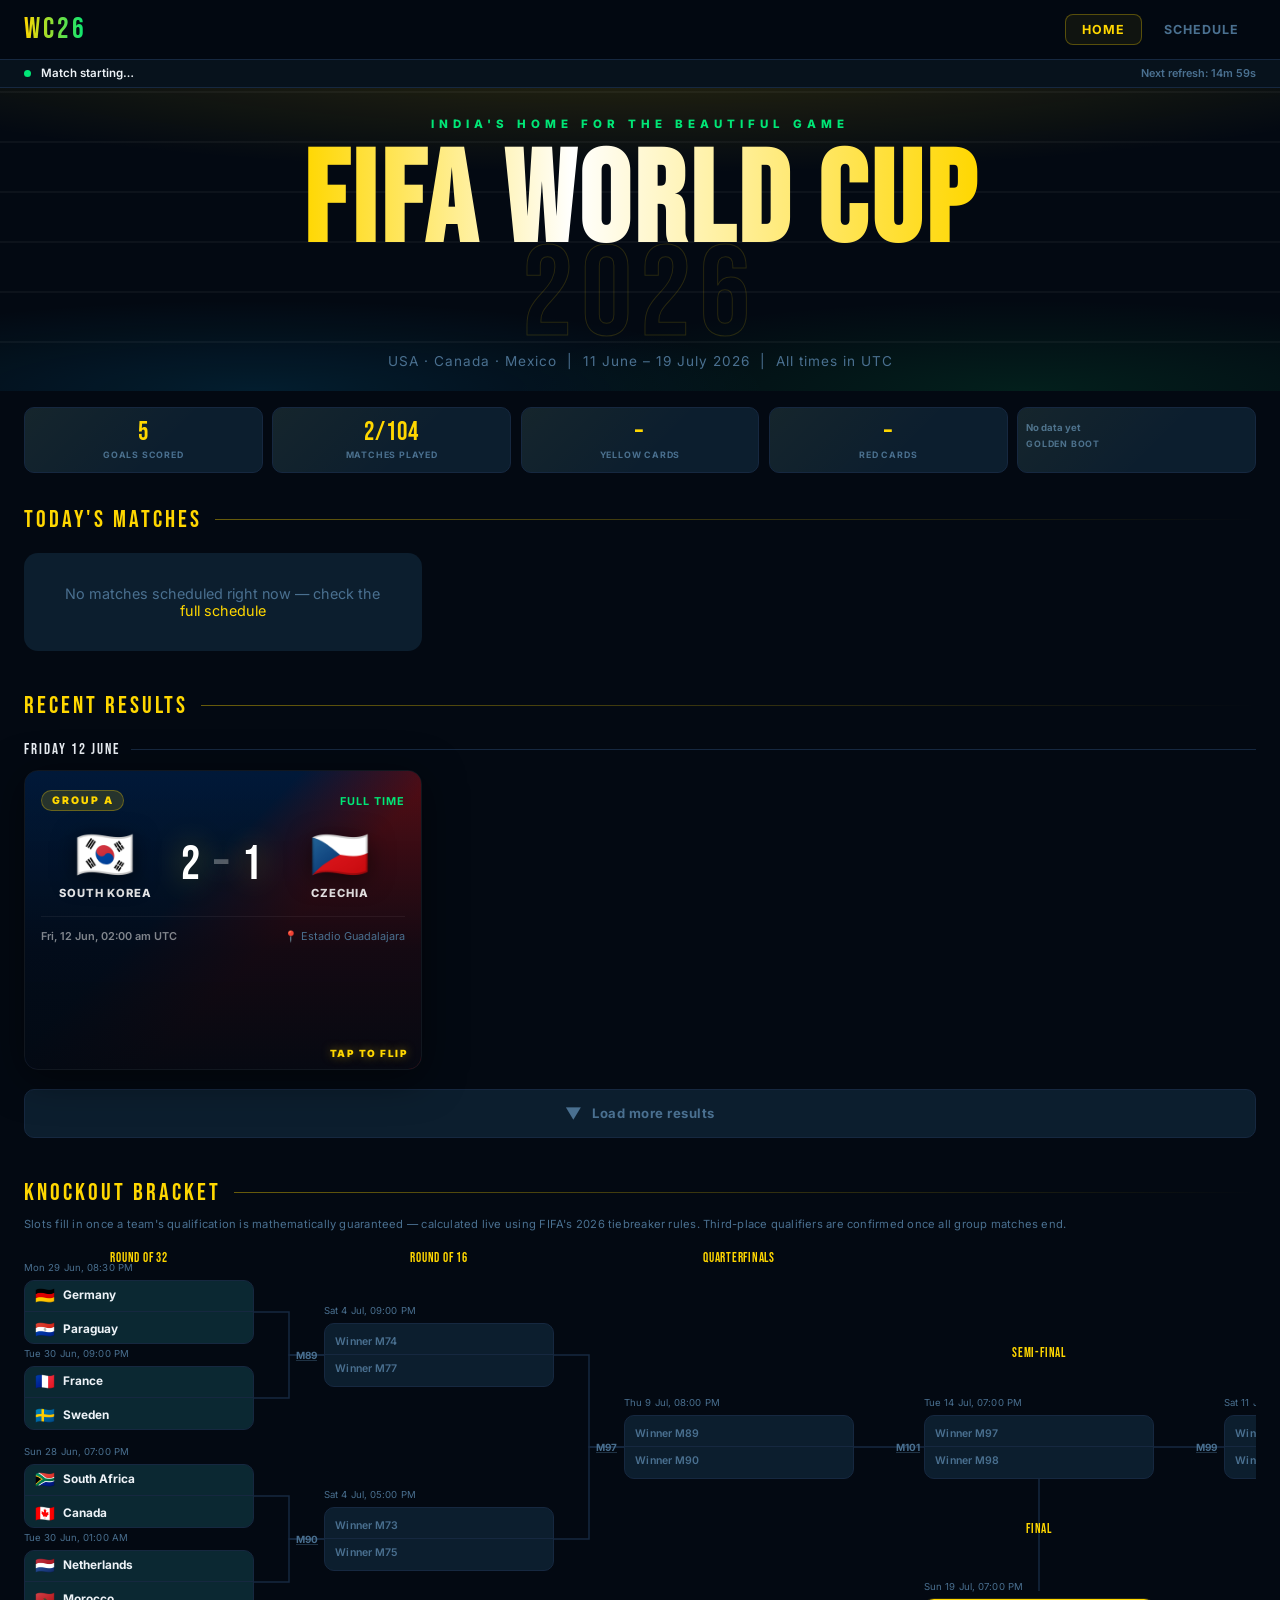
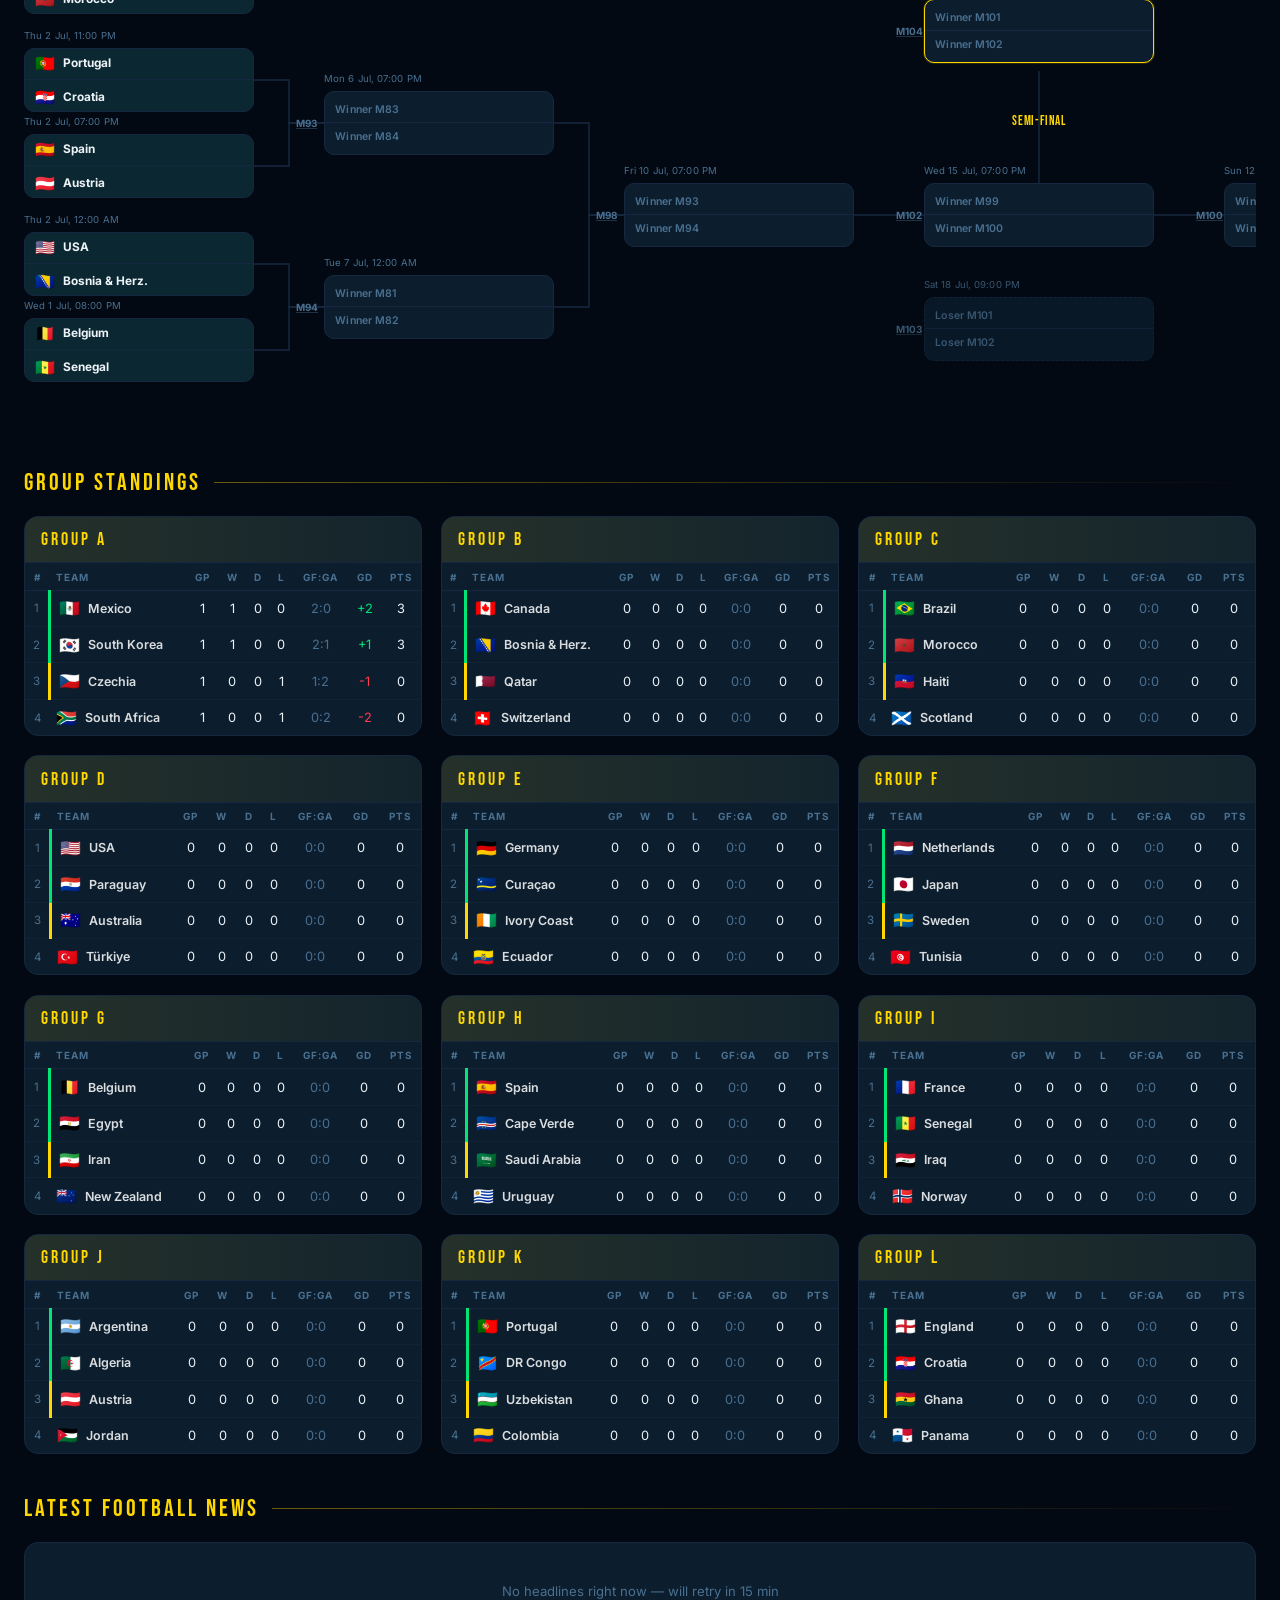
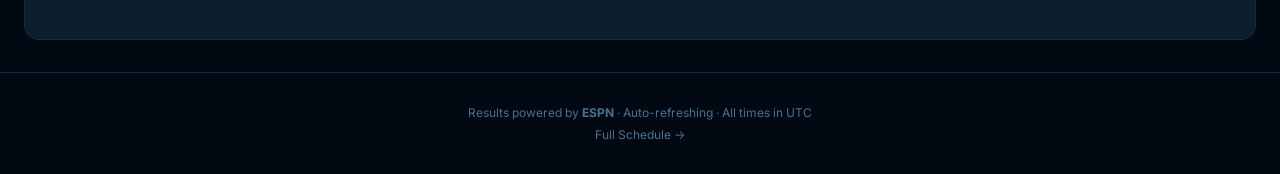
==== commit 74d3268f: "Add files via upload" ====
--- a/index.html
+++ b/index.html
@@ -396,6 +396,11 @@
 <div class="wrap">
   <div class="sh" id="today-lbl">TODAY'S MATCHES</div>
   <div class="mgrid" id="today-matches"></div>
+
+  <div style="margin-top:2.5rem;display:none" id="upcoming-wrap">
+    <div class="sh" id="upcoming-lbl">TODAY'S MATCHES</div>
+    <div class="mgrid" id="upcoming-matches"></div>
+  </div>
 
   <div style="margin-top:2.5rem" id="results-wrap">
     <div class="sh">RECENT RESULTS</div>
@@ -1521,14 +1526,34 @@
 
   const tlbl=document.getElementById('today-lbl');
   const tel=document.getElementById('today-matches');
+  const ulbl=document.getElementById('upcoming-lbl');
+  const uel=document.getElementById('upcoming-matches');
+  const uwrap=document.getElementById('upcoming-wrap');
+
+  // "LIVE NOW" — always just the live matches, on their own, never mixed
+  // with upcoming fixtures (a match can be live AND something else can
+  // be upcoming later the same day — these must stay visually distinct).
   if(live.length){
     tlbl.textContent='LIVE NOW';
-    tel.innerHTML=[...live,...today].map(buildCard).join('');
+    tel.innerHTML=live.map(buildCard).join('');
   } else if(today.length){
+    // No live match: today's/next-day's matches take the primary slot.
     tlbl.textContent=upcomingLabel;
     tel.innerHTML=today.map(buildCard).join('');
   } else {
-    tel.innerHTML='<div style="color:var(--muted);padding:2rem;text-align:center;background:var(--card);border-radius:14px;font-size:.9rem;">No group stage matches today — check the <a href="schedule.html" style="color:var(--gold)">full schedule</a></div>';
+    tel.innerHTML='<div style="color:var(--muted);padding:2rem;text-align:center;background:var(--card);border-radius:14px;font-size:.9rem;">No matches scheduled right now — check the <a href="schedule.html" style="color:var(--gold)">full schedule</a></div>';
+  }
+
+  // Second section: shown ONLY when there's a live match AND something
+  // separately upcoming (today/next day) — otherwise the primary section
+  // above already covers it, and this stays hidden to avoid an empty block.
+  if(live.length&&today.length){
+    uwrap.style.display='';
+    ulbl.textContent=upcomingLabel;
+    uel.innerHTML=today.map(buildCard).join('');
+  } else {
+    uwrap.style.display='none';
+    uel.innerHTML='';
   }
 
   // Recent results — latest day always visible, older days collapse below a button
